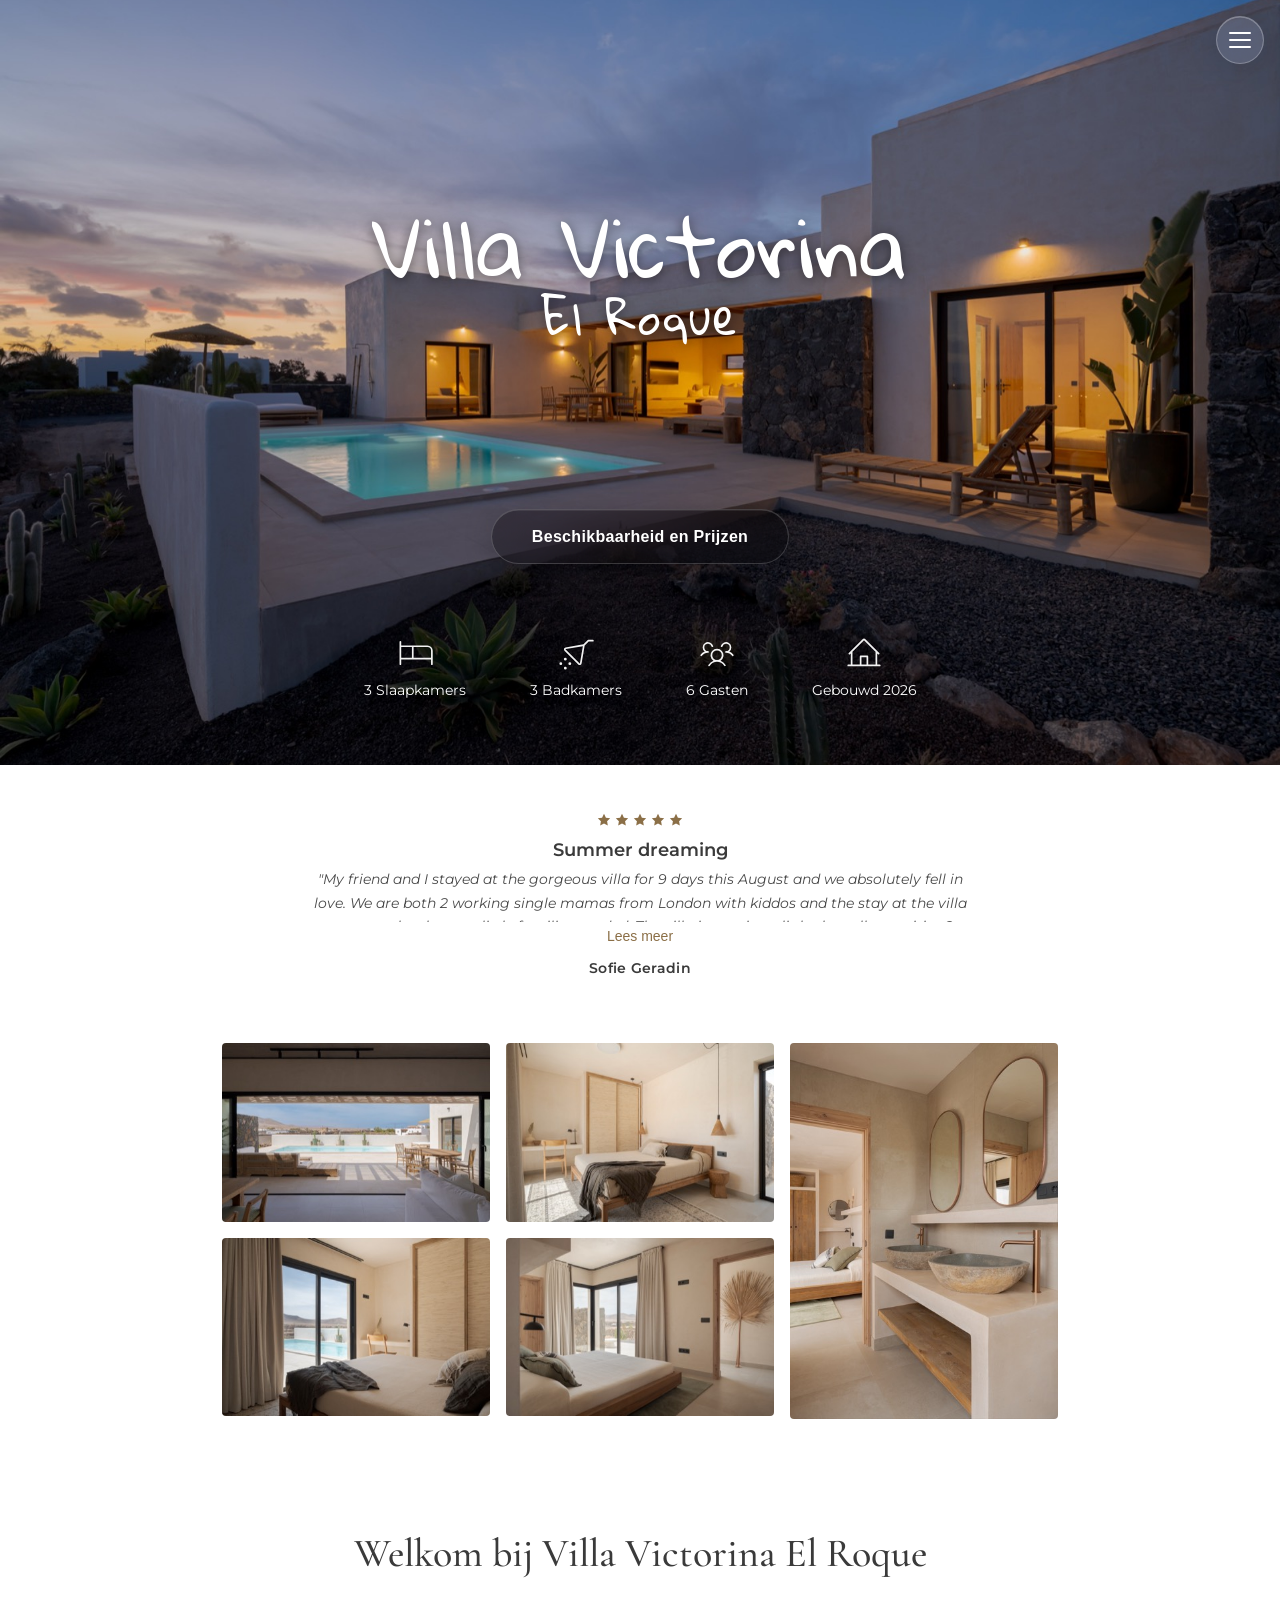
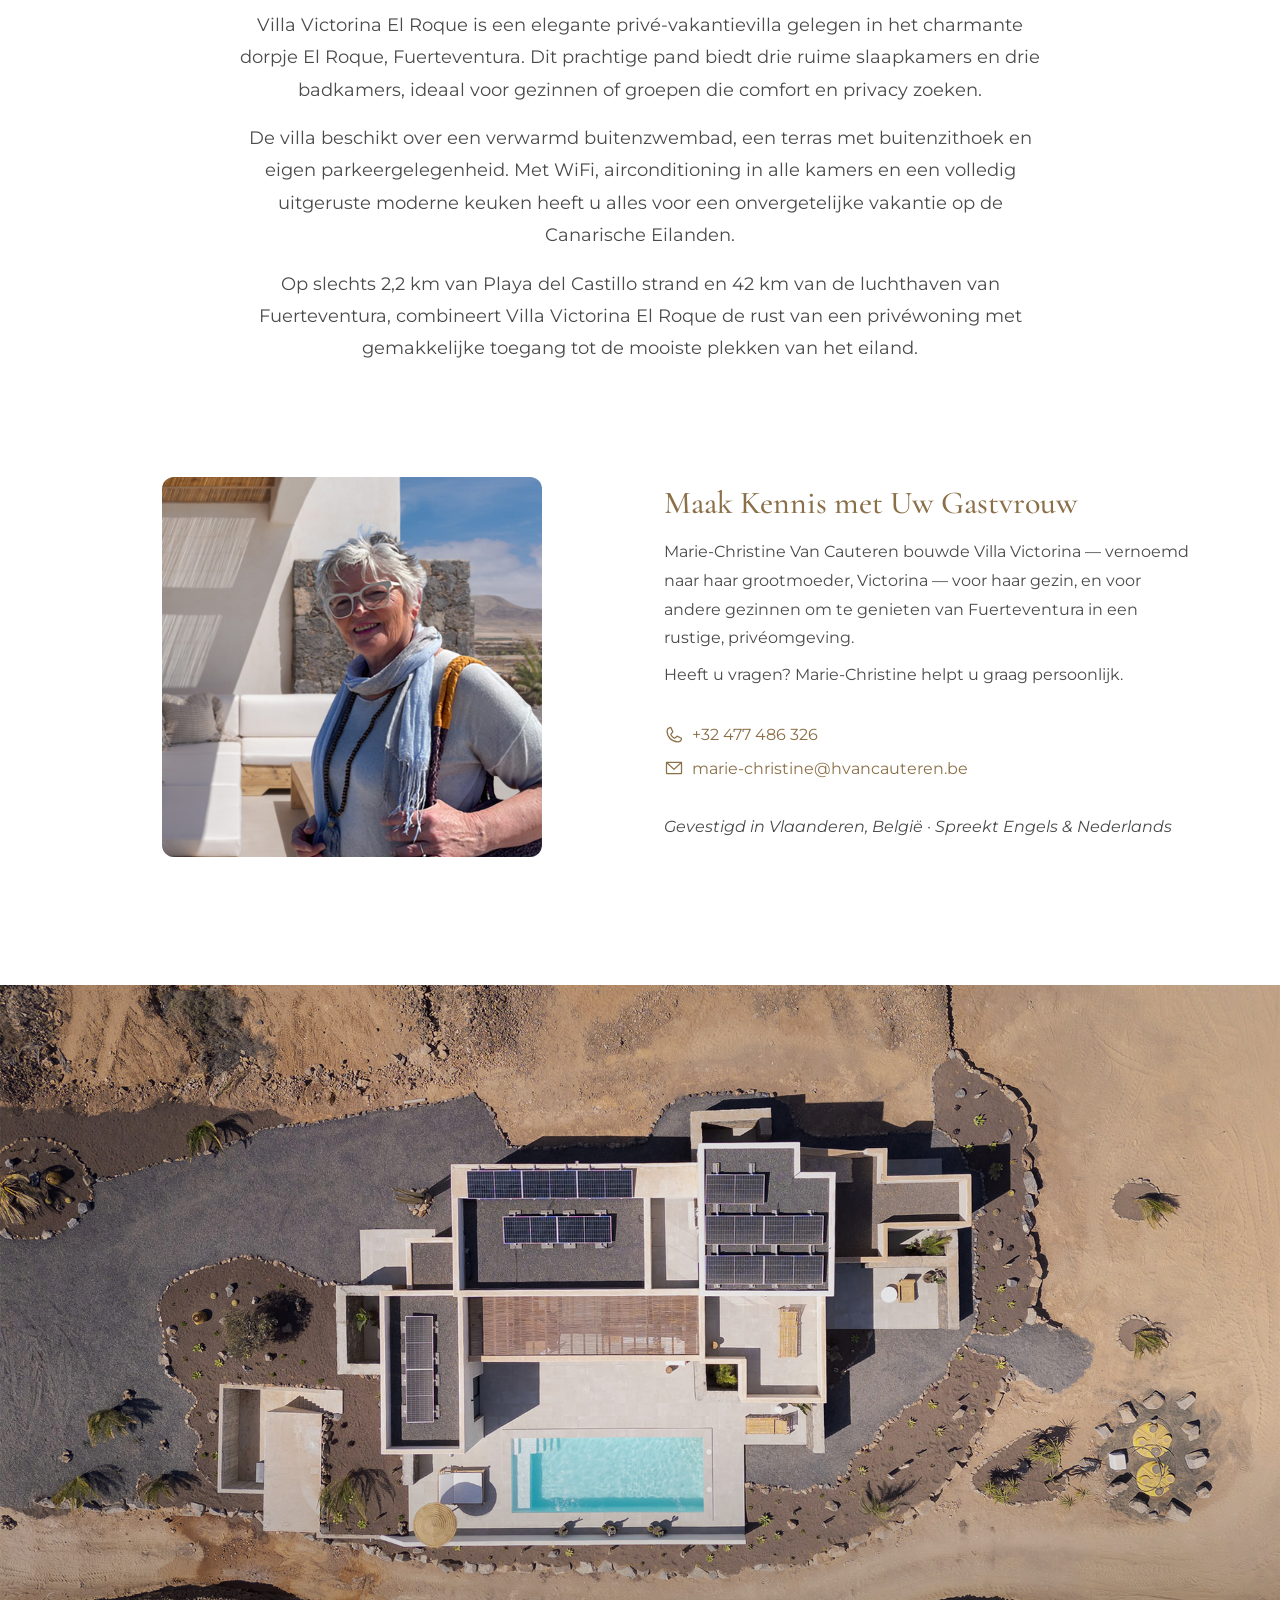
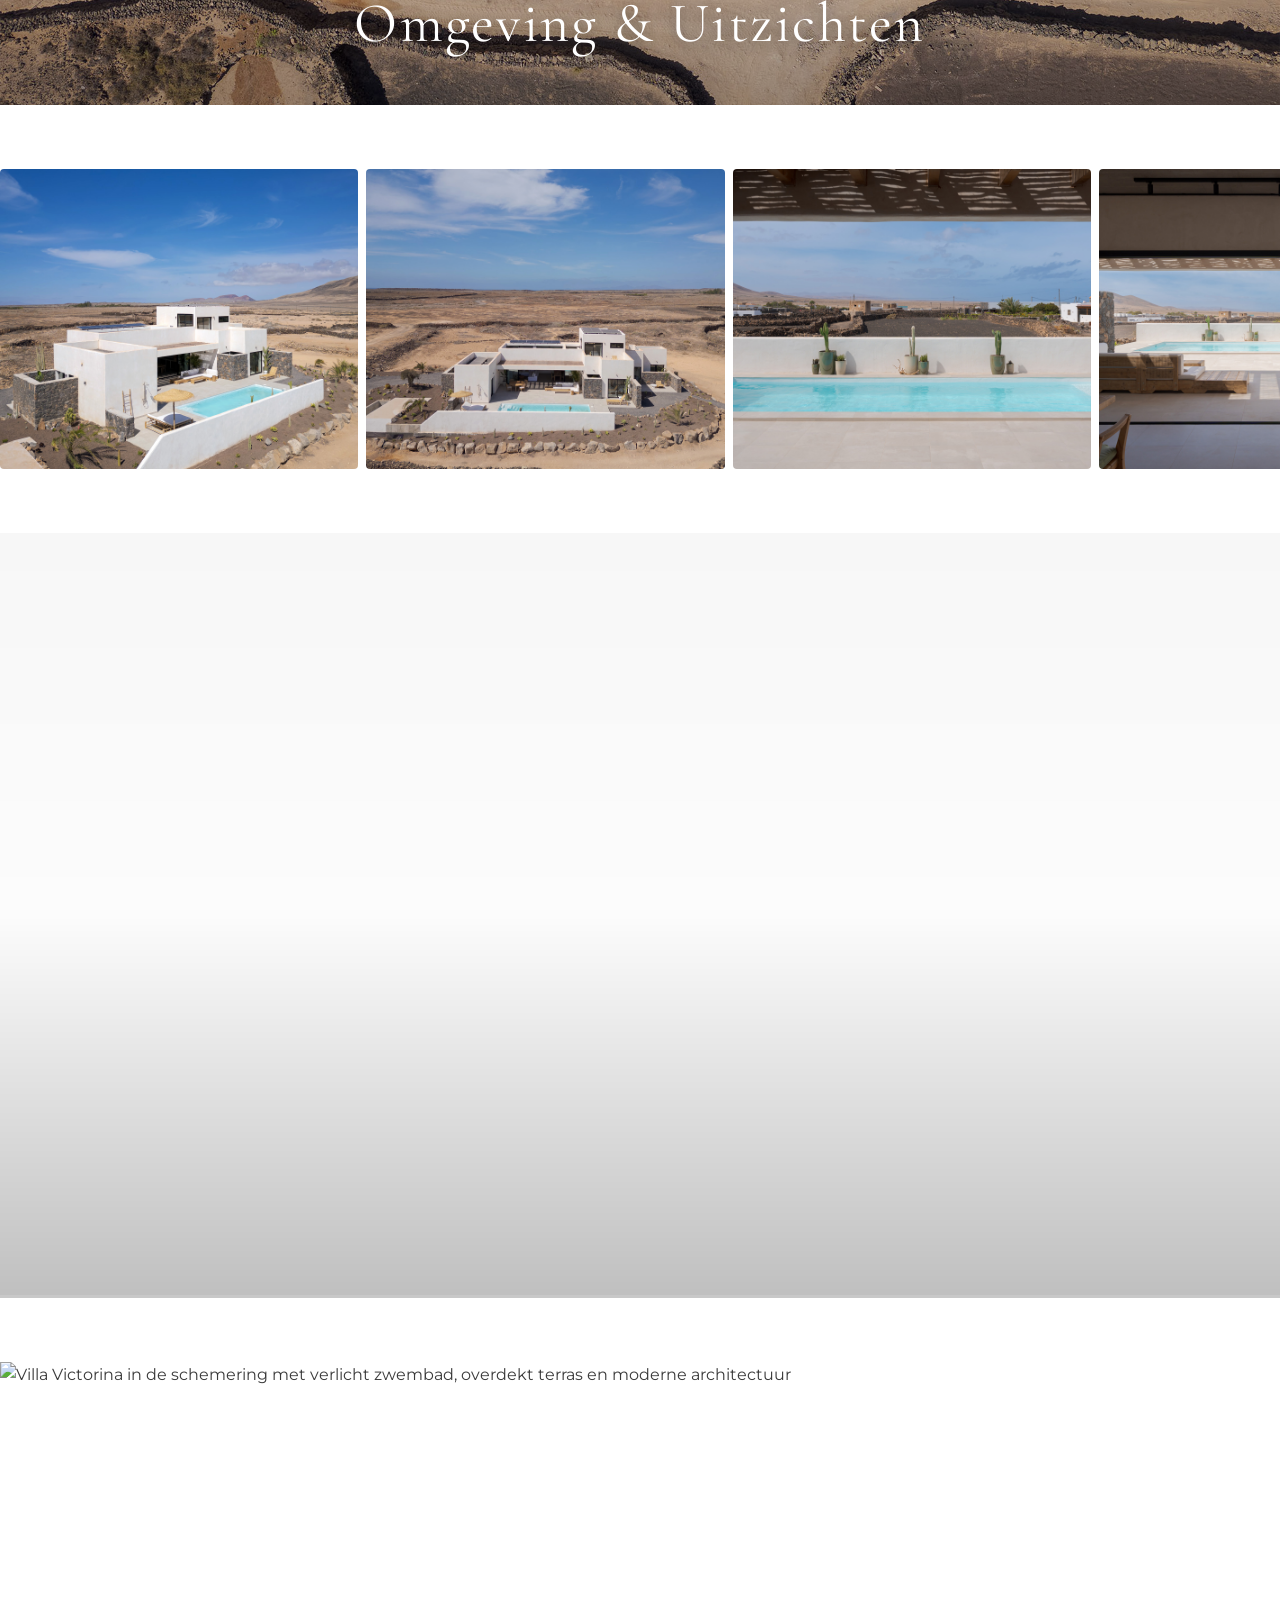
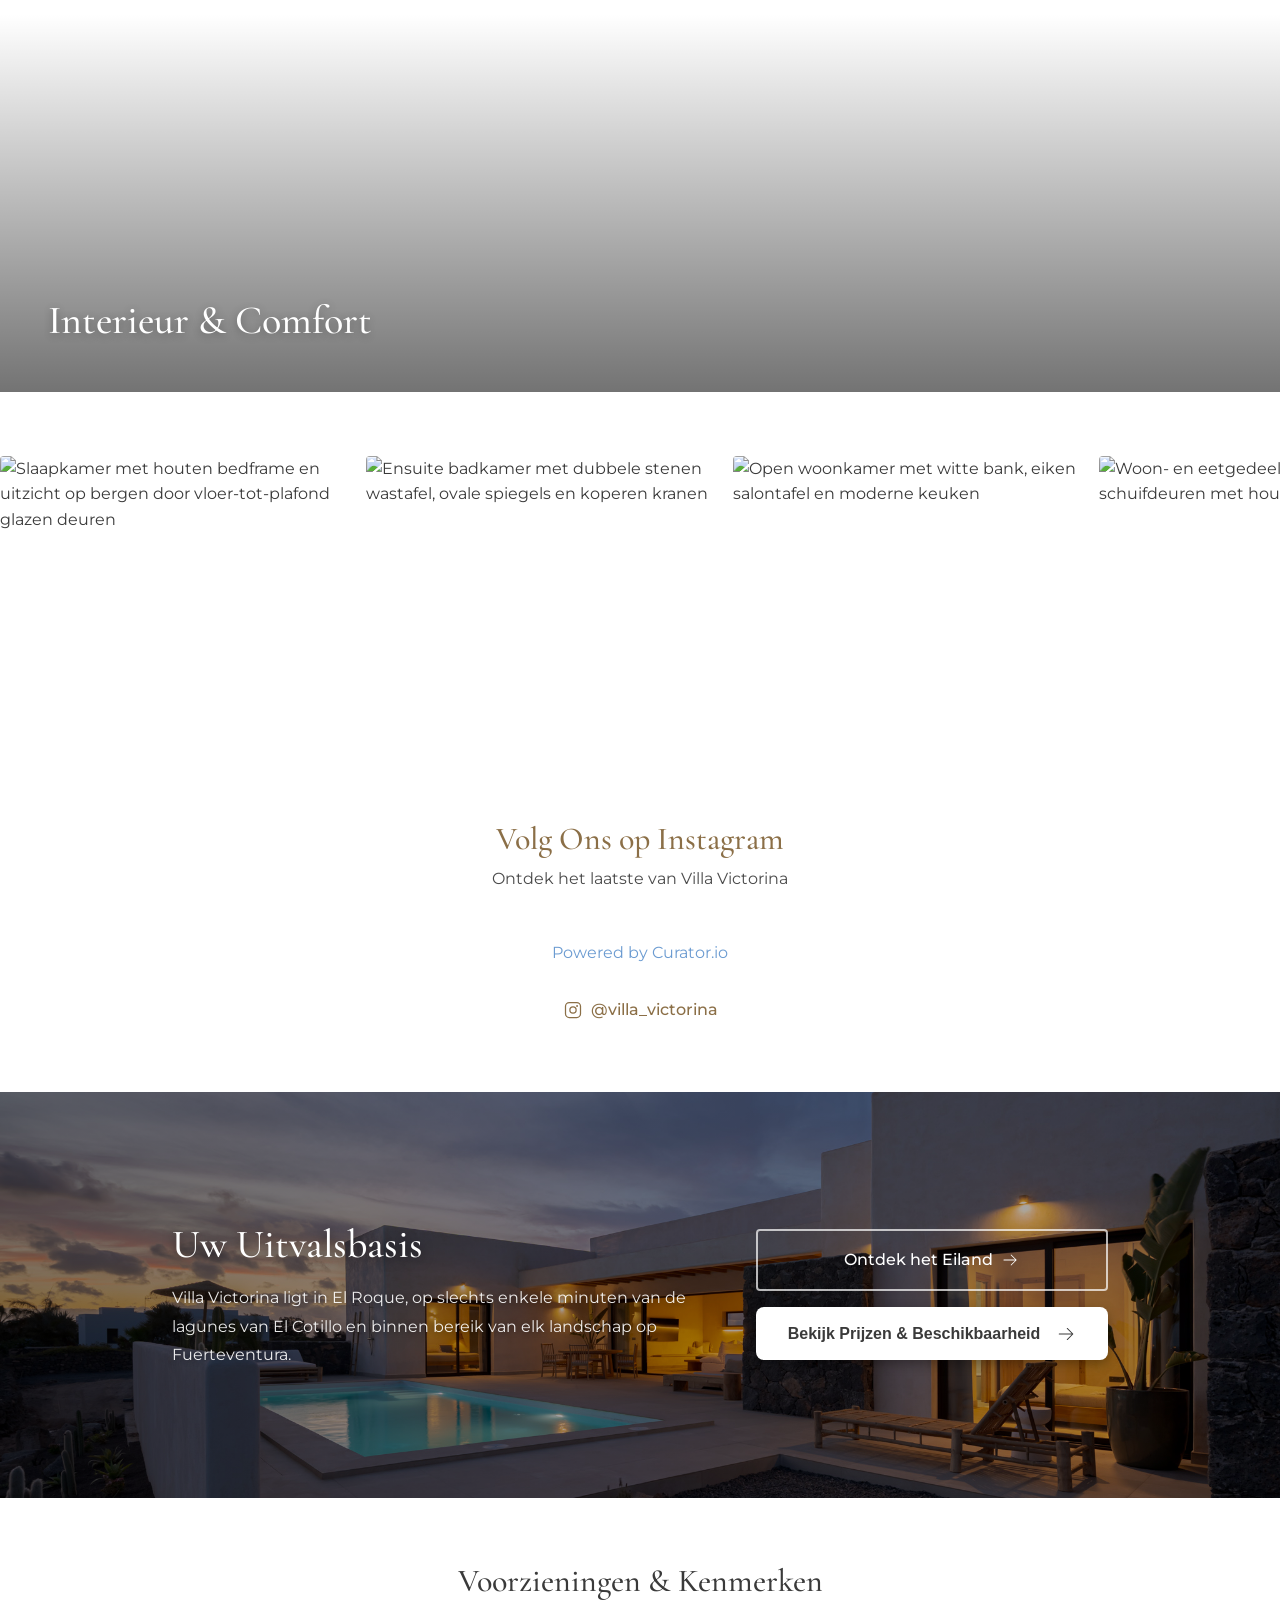
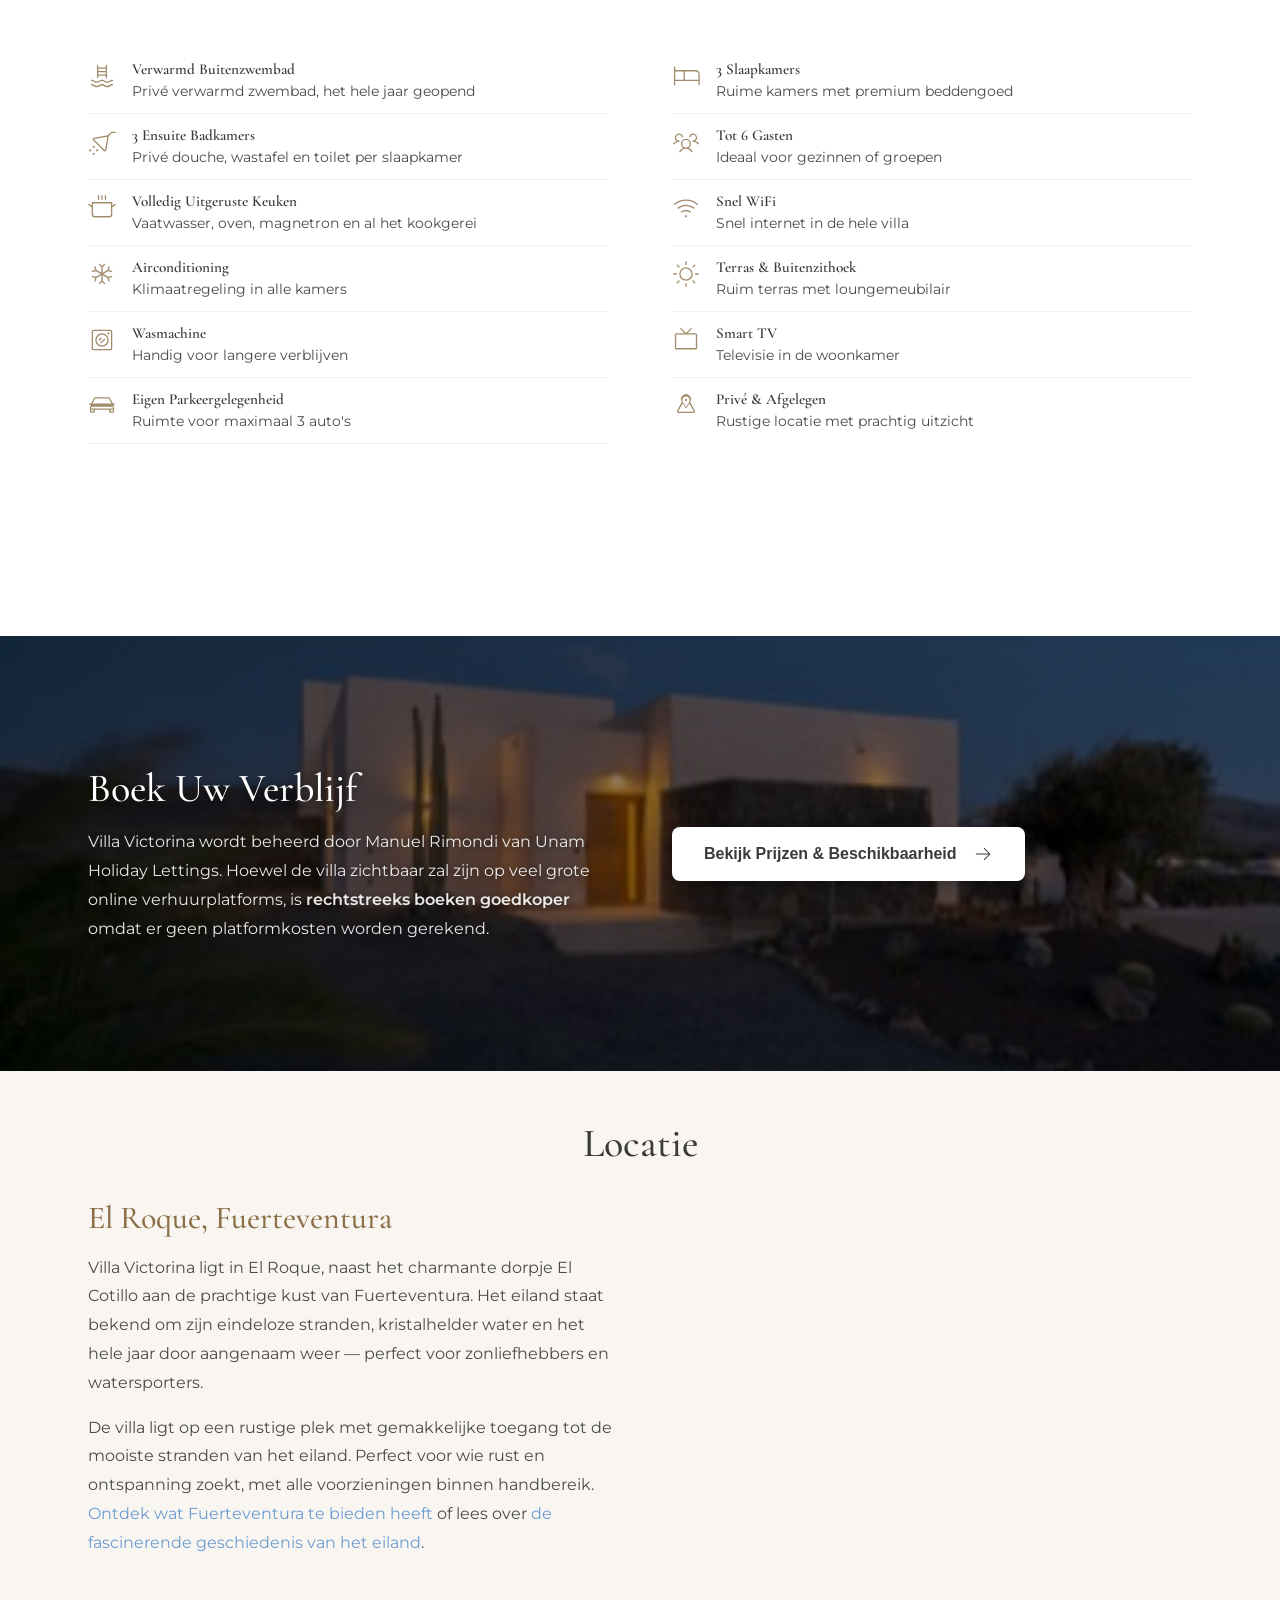
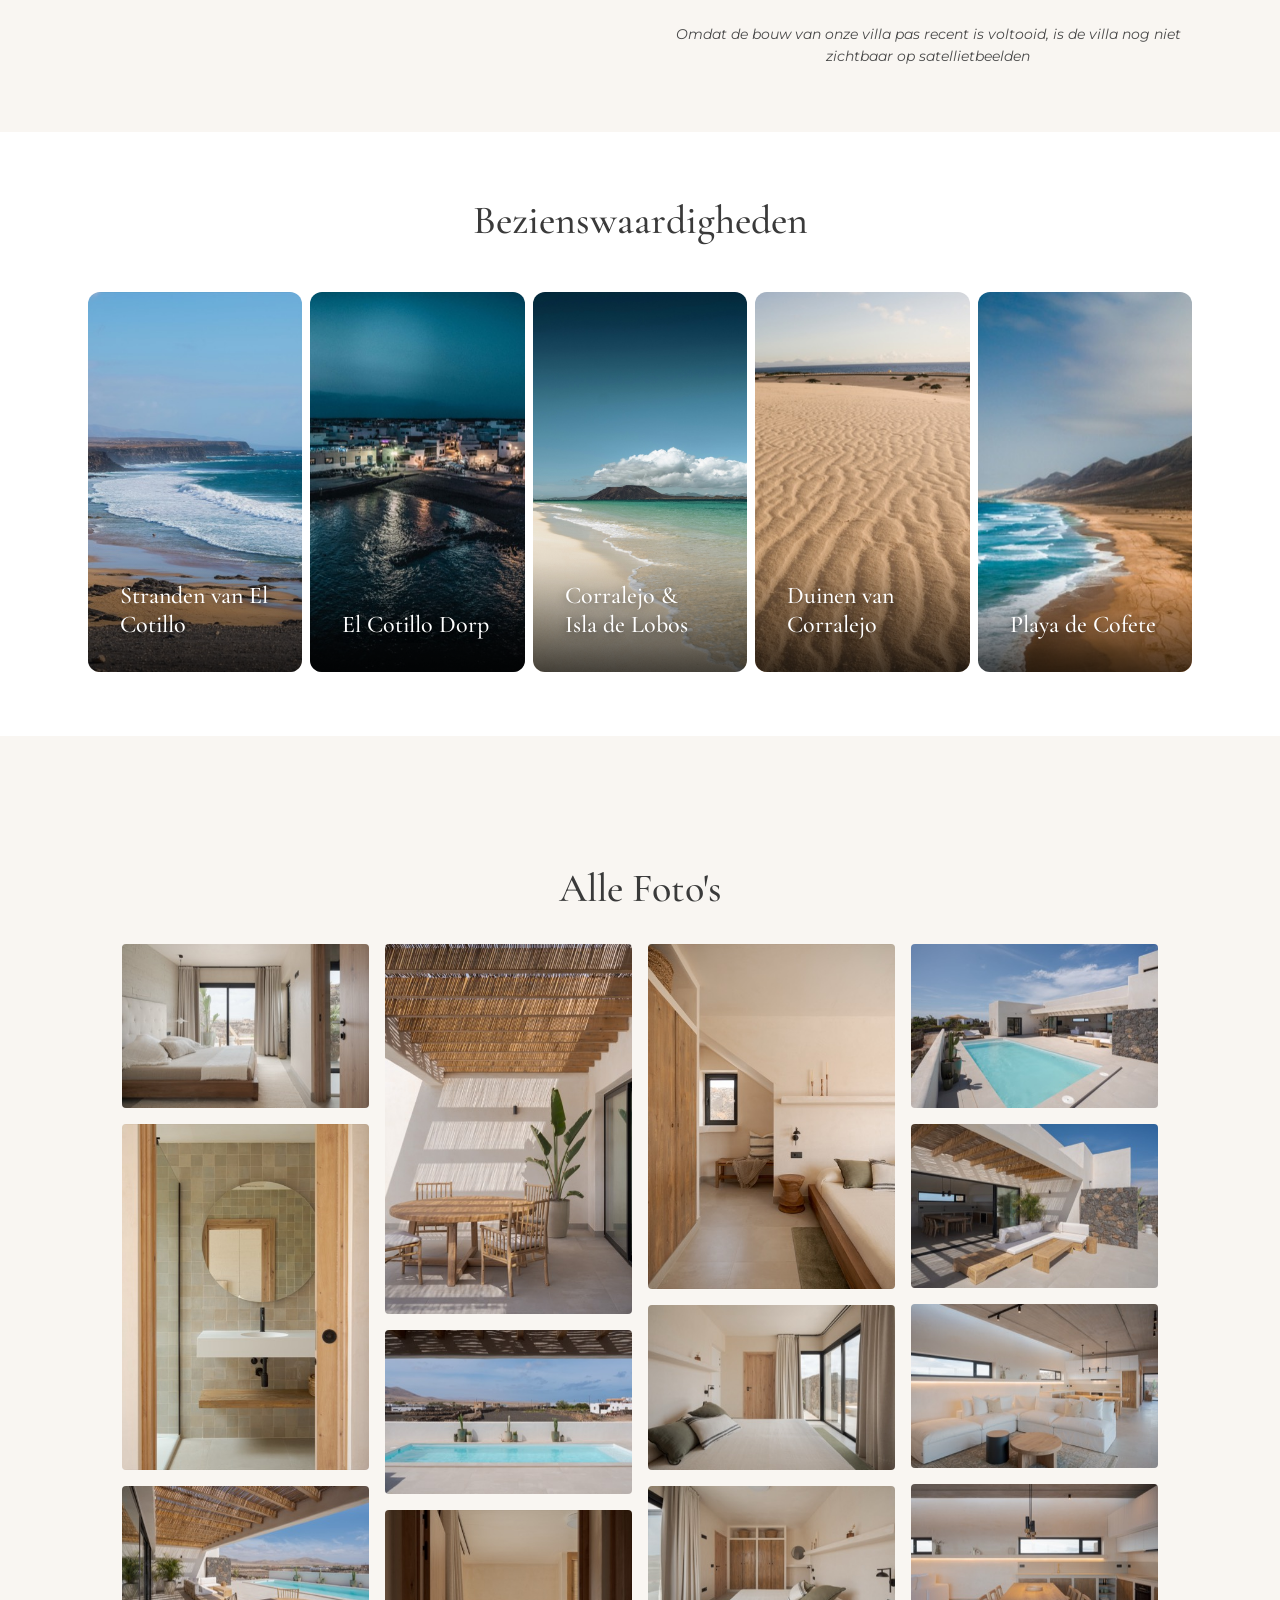
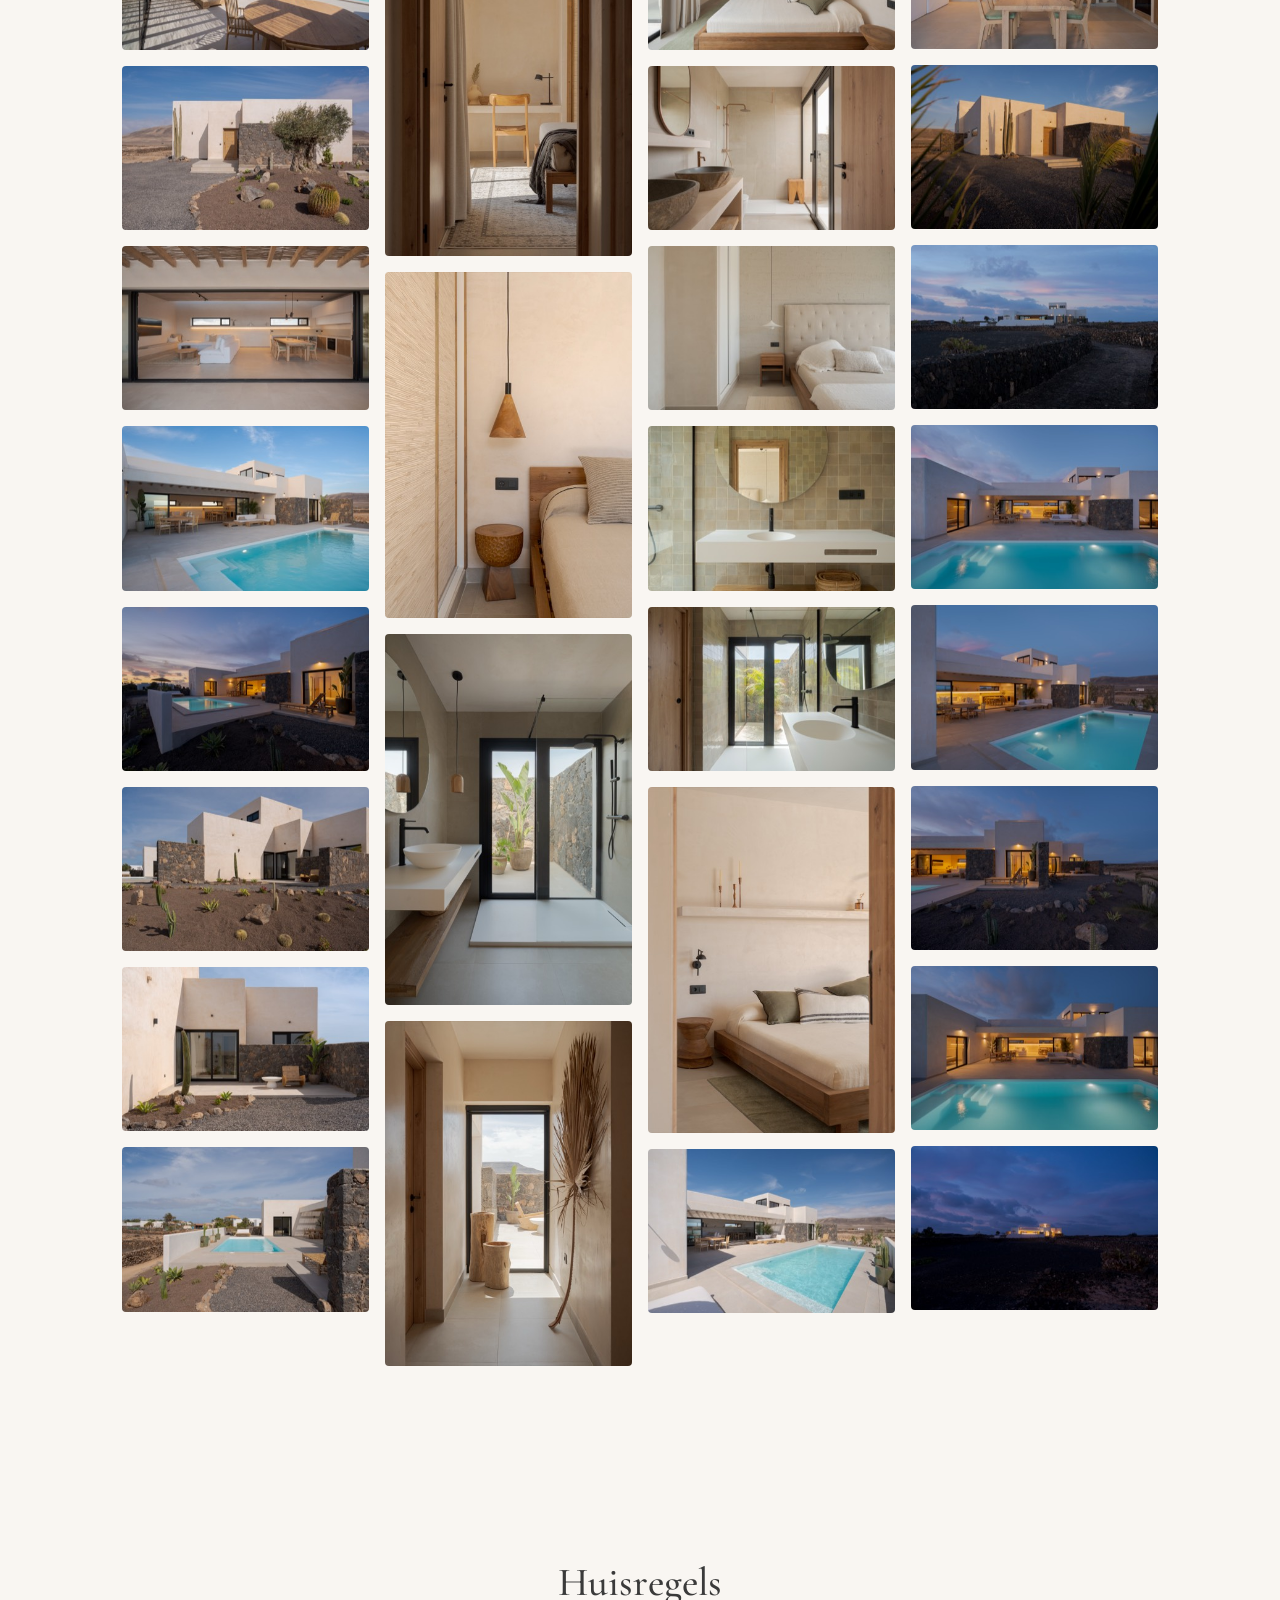
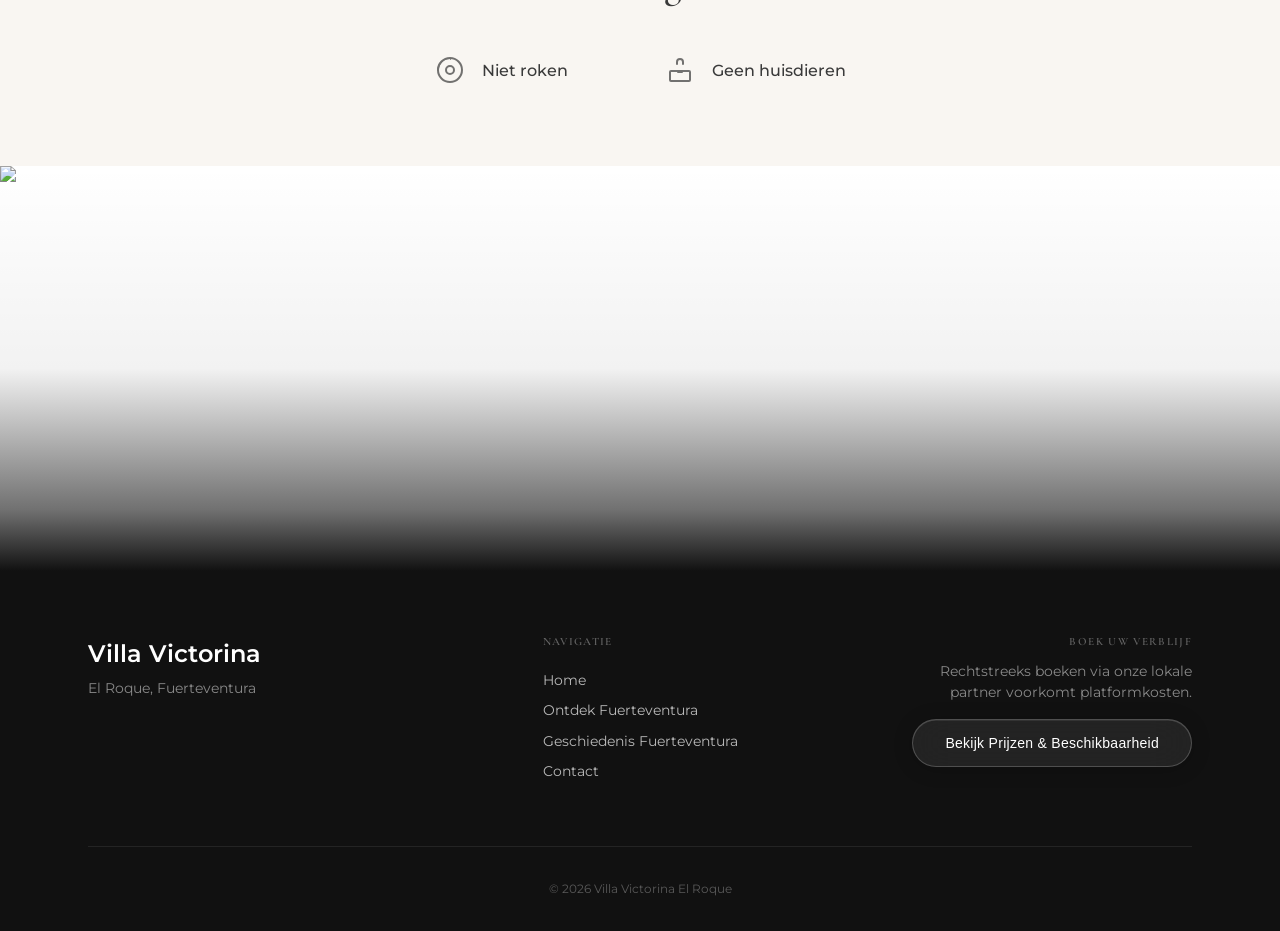
==== be-nl/index.html @ 8fc56d53 "Add multi-language support: NL + BE-NL (homepage + contact) Phase 1 i18n implementation with country" ====
<!DOCTYPE html>
<html lang="nl">
<head>
    <meta charset="UTF-8">
    <meta name="viewport" content="width=device-width, initial-scale=1.0">
    <link rel="icon" type="image/svg+xml" href="/favicon.svg">

    <!-- Primary Meta Tags -->
    <title>Villa Victorina El Roque - Privévilla Fuerteventura</title>
    <meta name="title" content="Villa Victorina El Roque - Privévilla Fuerteventura">
    <meta name="description" content="Elegante privévilla in El Roque met 3 slaapkamers, 3 badkamers en verwarmd buitenzwembad. Nabij El Cotillo — ongerepte stranden, ongerepte natuur, geen drukte.">
    <meta name="keywords" content="privévilla El Roque, villa verwarmd zwembad Fuerteventura, luxe vakantiehuis Canarische Eilanden, El Roque villa huur, Fuerteventura privéhuis">

    <!-- Canonical URL -->
    <link rel="canonical" href="https://villavictorinafuerteventura.com/be-nl/">

    <!-- hreflang: language/region alternates -->
    <link rel="alternate" hreflang="en" href="https://villavictorinafuerteventura.com/">
    <link rel="alternate" hreflang="nl-NL" href="https://villavictorinafuerteventura.com/nl/">
    <link rel="alternate" hreflang="nl-BE" href="https://villavictorinafuerteventura.com/be-nl/">
    <link rel="alternate" hreflang="x-default" href="https://villavictorinafuerteventura.com/">

    <!-- Open Graph / Facebook -->
    <meta property="og:type" content="website">
    <meta property="og:url" content="https://villavictorinafuerteventura.com/be-nl/">
    <meta property="og:title" content="Villa Victorina El Roque - Privévilla met Verwarmd Buitenzwembad">
    <meta property="og:description" content="Elegante privévilla in El Roque met 3 slaapkamers, 3 badkamers en verwarmd buitenzwembad. Nabij El Cotillo — ongerepte stranden, ongerepte natuur, geen drukte.">
    <meta property="og:image" content="https://villavictorinafuerteventura.com/images/Villa%20El%20Roque%20-%20Noogar%20Design%20-111.jpg">
    <meta property="og:locale" content="nl_BE">
    <meta property="og:locale:alternate" content="en_US">
    <meta property="og:locale:alternate" content="nl_NL">

    <!-- Twitter -->
    <meta property="twitter:card" content="summary_large_image">
    <meta property="twitter:url" content="https://villavictorinafuerteventura.com/be-nl/">
    <meta property="twitter:title" content="Villa Victorina El Roque - Privévilla met Verwarmd Buitenzwembad">
    <meta property="twitter:description" content="Elegante privévilla in El Roque met 3 slaapkamers, 3 badkamers en verwarmd buitenzwembad. Nabij El Cotillo — ongerepte stranden, ongerepte natuur, geen drukte.">
    <meta property="twitter:image" content="https://villavictorinafuerteventura.com/images/Villa%20El%20Roque%20-%20Noogar%20Design%20-111.jpg">

    <!-- Preconnect for performance -->
    <link rel="preconnect" href="https://fonts.googleapis.com">
    <link rel="preconnect" href="https://fonts.gstatic.com" crossorigin>

    <!-- Google Fonts - Gloria Hallelujah for main title -->
    <link href="https://fonts.googleapis.com/css2?family=Gloria+Hallelujah&display=swap" rel="stylesheet">

    <!-- Google Fonts - Elegant Typography -->
    <link href="https://fonts.googleapis.com/css2?family=Cormorant+Garamond:wght@300;400;500;600;700&family=Montserrat:wght@300;400;500;600&display=swap" rel="stylesheet">

    <!--
        Phosphor Icons - Inline SVG
        Icons from Phosphor Icons (https://phosphoricons.com/)
        Copyright (c) 2020-present Tobias Fried & Phosphor Icons Contributors
        Licensed under MIT License (https://github.com/phosphor-icons/core/blob/main/LICENSE)
        Icons used under light weight variant
    -->

    <!-- Critical CSS - Inline for performance -->
    <style>
        /* Critical CSS will be added inline here */
        :root {
            --color-white: #FFFFFF;
            --color-off-white: #FAFAFA;
            --color-beige: #F5E6D3;
            --color-beige-dark: #E8DCC6;
            --color-stone: #3A3A3A;
            --color-stone-light: #4A4A4A;
            --color-wood: #8B6F47;
            --color-wood-light: #A0826D;
            --color-blue: #6B9BD1;
            --spacing-xs: 0.5rem;
            --spacing-sm: 1rem;
            --spacing-md: 2rem;
            --spacing-lg: 3rem;
            --spacing-xl: 4rem;
        }

        * {
            margin: 0;
            padding: 0;
            box-sizing: border-box;
        }

        html {
            scroll-behavior: smooth;
        }

        body {
            font-family: -apple-system, BlinkMacSystemFont, 'Segoe UI', Roboto, Oxygen, Ubuntu, Cantarell, sans-serif;
            line-height: 1.6;
            color: var(--color-stone);
            background-color: var(--color-white);
        }

        /* Skip link for accessibility */
        .skip-link {
            position: absolute;
            top: -40px;
            left: 0;
            background: var(--color-stone);
            color: var(--color-white);
            padding: 8px;
            text-decoration: none;
            z-index: 100;
        }

        .skip-link:focus {
            top: 0;
        }

        /* Hero loading: dark base → image fade-in → content fade-in */
        .hero,
        .hero--page,
        .explore-hero {
            background-color: #1a1a2e;
        }

        .hero__image {
            opacity: 0;
            transition: opacity 0.6s ease-out;
        }

        .hero__image.is-loaded {
            opacity: 1;
        }

        .hero__content {
            opacity: 0;
            transform: translateY(12px);
            transition: opacity 0.5s ease-out 0.15s, transform 0.5s ease-out 0.15s;
        }

        .hero__features {
            opacity: 0;
            transform: translateX(-50%) translateY(12px);
            transition: opacity 0.5s ease-out 0.3s, transform 0.5s ease-out 0.3s;
        }

        .hero.is-revealed .hero__content {
            opacity: 1;
            transform: translateY(0);
        }

        .hero.is-revealed .hero__features {
            opacity: 1;
            transform: translateX(-50%) translateY(0);
        }

        /* Nav toggle – critical inline to prevent square-icon flash */
        .nav__toggle {
            position: fixed;
            top: var(--spacing-sm);
            right: var(--spacing-sm);
            z-index: 10005;
            width: 48px;
            height: 48px;
            display: flex;
            flex-direction: column;
            align-items: center;
            justify-content: center;
            gap: 5px;
            background: rgba(255, 255, 255, 0.12);
            backdrop-filter: blur(20px) saturate(1.8);
            -webkit-backdrop-filter: blur(20px) saturate(1.8);
            border: 1px solid rgba(255, 255, 255, 0.25);
            border-radius: 50%;
            cursor: pointer;
            padding: 0;
            box-shadow: 0 4px 30px rgba(0, 0, 0, 0.15),
                        inset 0 0.5px 0 rgba(255, 255, 255, 0.3);
            opacity: 0;
            transition: opacity 0.4s ease-out 0.25s, background 0.3s ease, border-color 0.3s ease, box-shadow 0.3s ease;
        }
        .nav__toggle.is-visible,
        .nav__toggle[aria-expanded="true"] {
            opacity: 1;
        }
        .nav__toggle.nav--scrolled {
            background: rgba(0, 0, 0, 0.06);
            border-color: rgba(0, 0, 0, 0.1);
            box-shadow: 0 2px 12px rgba(0, 0, 0, 0.08);
        }
        .nav__toggle.nav--scrolled .nav__toggle-bar {
            background: #3A3A3A;
        }
        .nav__toggle-bar {
            display: block;
            width: 22px;
            height: 2px;
            background: #fff;
            border-radius: 2px;
            transition: background 0.3s ease;
        }

        /* Nav overlay – hidden by default to prevent flash of links */
        .nav__overlay {
            opacity: 0;
            visibility: hidden;
        }

        /* Hero CTA button – glass style to prevent purple flash */
        .btn {
            display: inline-flex;
            align-items: center;
            justify-content: center;
            text-decoration: none;
            border: none;
            cursor: pointer;
            font-family: -apple-system, BlinkMacSystemFont, 'Segoe UI', Roboto, sans-serif;
        }
        .btn--outline {
            background: rgba(0, 0, 0, 0.35);
            backdrop-filter: blur(24px) saturate(1.6);
            -webkit-backdrop-filter: blur(24px) saturate(1.6);
            color: var(--color-white);
            border: 1px solid rgba(255, 255, 255, 0.18);
            box-shadow: 0 4px 30px rgba(0, 0, 0, 0.2),
                        inset 0 0.5px 0 rgba(255, 255, 255, 0.15);
            padding: 0.85rem 2.5rem;
            font-size: 1rem;
            font-weight: 600;
            border-radius: 80px;
            letter-spacing: 0.02em;
        }
    </style>

    <!-- Main Stylesheet -->
    <link rel="stylesheet" href="/css/styles.css" media="print" onload="this.media='all'">
    <noscript><link rel="stylesheet" href="/css/styles.css"></noscript>

    <!-- Structured Data - JSON-LD (VacationRental) -->
    <script type="application/ld+json">
    {
        "@context": "https://schema.org",
        "@type": "VacationRental",
        "name": "Villa Victorina El Roque",
        "description": "Elegante privévilla in El Roque met drie slaapkamers, drie badkamers en een verwarmd buitenzwembad. De villa beschikt over een terras, WiFi, eigen parkeergelegenheid en is volledig uitgerust met alle moderne voorzieningen voor een comfortabel verblijf.",
        "url": "https://villavictorinafuerteventura.com/be-nl/",
        "address": {
            "@type": "PostalAddress",
            "addressLocality": "El Roque",
            "addressRegion": "Fuerteventura, Canary Islands",
            "addressCountry": "ES"
        },
        "geo": {
            "@type": "GeoCoordinates",
            "latitude": "28.68574212663537",
            "longitude": "-13.990865409927036"
        },
        "image": [
            "https://villavictorinafuerteventura.com/images/Villa%20El%20Roque%20-%20Noogar%20Design%20-111.jpg",
            "https://villavictorinafuerteventura.com/images/Villa%20El%20Roque%20-%20Noogar%20Design%20-17.jpg",
            "https://villavictorinafuerteventura.com/images/Villa%20El%20Roque%20-%20Noogar%20Design%20-21.jpg",
            "https://villavictorinafuerteventura.com/images/Villa%20El%20Roque%20-%20Noogar%20Design%20-45.jpg",
            "https://villavictorinafuerteventura.com/images/Villa%20El%20Roque%20-%20Noogar%20Design%20-62.jpg",
            "https://villavictorinafuerteventura.com/images/Villa%20El%20Roque%20-%20Noogar%20Design%20-115.jpg"
        ],
        "amenityFeature": [
            {
                "@type": "LocationFeatureSpecification",
                "name": "Heated Outdoor Pool",
                "value": true
            },
            {
                "@type": "LocationFeatureSpecification",
                "name": "WiFi",
                "value": true
            },
            {
                "@type": "LocationFeatureSpecification",
                "name": "Air Conditioning",
                "value": true
            },
            {
                "@type": "LocationFeatureSpecification",
                "name": "Fully Equipped Kitchen",
                "value": true
            },
            {
                "@type": "LocationFeatureSpecification",
                "name": "Terrace",
                "value": true
            },
            {
                "@type": "LocationFeatureSpecification",
                "name": "Washing Machine",
                "value": true
            },
            {
                "@type": "LocationFeatureSpecification",
                "name": "Dishwasher",
                "value": true
            },
            {
                "@type": "LocationFeatureSpecification",
                "name": "Private Parking",
                "value": true
            },
            {
                "@type": "LocationFeatureSpecification",
                "name": "Non-Smoking",
                "value": true
            }
        ],
        "numberOfRooms": 3,
        "numberOfBathroomsTotal": 3,
        "floorSize": {
            "@type": "QuantitativeValue",
            "value": "150",
            "unitCode": "MTK"
        },
        "petsAllowed": false,
        "priceRange": "€€€"
    }
    </script>

    <!-- BreadcrumbList Schema -->
    <script type="application/ld+json">
    {
        "@context": "https://schema.org",
        "@type": "BreadcrumbList",
        "itemListElement": [
            {
                "@type": "ListItem",
                "position": 1,
                "name": "Home",
                "item": "https://villavictorinafuerteventura.com/be-nl/"
            }
        ]
    }
    </script>

    <!-- Organization Schema -->
    <script type="application/ld+json">
    {
        "@context": "https://schema.org",
        "@type": "LodgingBusiness",
        "name": "Villa Victorina El Roque",
        "url": "https://villavictorinafuerteventura.com/",
        "logo": "https://villavictorinafuerteventura.com/favicon.svg",
        "image": "https://villavictorinafuerteventura.com/images/Villa%20El%20Roque%20-%20Noogar%20Design%20-111.jpg",
        "description": "Elegante privévilla in El Roque met 3 slaapkamers, 3 badkamers en verwarmd buitenzwembad. Nabij El Cotillo, Fuerteventura.",
        "address": {
            "@type": "PostalAddress",
            "addressLocality": "El Roque",
            "addressRegion": "Fuerteventura, Canary Islands",
            "addressCountry": "ES"
        },
        "geo": {
            "@type": "GeoCoordinates",
            "latitude": "28.68574212663537",
            "longitude": "-13.990865409927036"
        },
        "telephone": "+32477486326",
        "email": "marie-christine@hvancauteren.be",
        "sameAs": [
            "https://www.instagram.com/villa_victorina"
        ],
        "contactPoint": {
            "@type": "ContactPoint",
            "telephone": "+32477486326",
            "email": "marie-christine@hvancauteren.be",
            "contactType": "reservations",
            "availableLanguage": ["English", "Dutch"]
        }
    }
    </script>

    <!-- FAQ Schema -->
    <script type="application/ld+json">
    {
        "@context": "https://schema.org",
        "@type": "FAQPage",
        "mainEntity": [
            {
                "@type": "Question",
                "name": "Hoeveel gasten kan Villa Victorina ontvangen?",
                "acceptedAnswer": {
                    "@type": "Answer",
                    "text": "Villa Victorina biedt comfortabel plaats aan maximaal 6 gasten verdeeld over 3 ruime slaapkamers, elk met een eigen ensuite badkamer."
                }
            },
            {
                "@type": "Question",
                "name": "Heeft Villa Victorina een verwarmd zwembad?",
                "acceptedAnswer": {
                    "@type": "Answer",
                    "text": "Ja, Villa Victorina beschikt over een privé verwarmd buitenzwembad dat het hele jaar door beschikbaar is voor gasten."
                }
            },
            {
                "@type": "Question",
                "name": "Hoe ver ligt Villa Victorina van het dichtstbijzijnde strand?",
                "acceptedAnswer": {
                    "@type": "Answer",
                    "text": "Villa Victorina ligt op slechts 2,2 km van Playa del Castillo strand. De charmante stranden en lagunes van El Cotillo zijn ook slechts enkele minuten rijden."
                }
            },
            {
                "@type": "Question",
                "name": "Hoe ver ligt Villa Victorina van de luchthaven van Fuerteventura?",
                "acceptedAnswer": {
                    "@type": "Answer",
                    "text": "Villa Victorina ligt op ongeveer 42 km van de luchthaven van Fuerteventura (FUE), circa 35 minuten rijden."
                }
            },
            {
                "@type": "Question",
                "name": "Welke voorzieningen zijn inbegrepen bij Villa Victorina?",
                "acceptedAnswer": {
                    "@type": "Answer",
                    "text": "De villa beschikt over een verwarmd buitenzwembad, WiFi, airconditioning, een volledig uitgeruste moderne keuken met vaatwasser, wasmachine, eigen parkeergelegenheid en een ruim terras met buitenzithoek."
                }
            },
            {
                "@type": "Question",
                "name": "Zijn huisdieren toegestaan in Villa Victorina?",
                "acceptedAnswer": {
                    "@type": "Answer",
                    "text": "Nee, huisdieren zijn niet toegestaan in Villa Victorina. De villa is ook rookvrij."
                }
            }
        ]
    }
    </script>

    <!-- Google Analytics - Placeholder (uncomment when ready) -->
    <!--
    <script async src="https://www.googletagmanager.com/gtag/js?id=GA_MEASUREMENT_ID"></script>
    <script>
        window.dataLayer = window.dataLayer || [];
        function gtag(){dataLayer.push(arguments);}
        gtag('js', new Date());
        gtag('config', 'GA_MEASUREMENT_ID');
    </script>
    -->

    <!-- Google Tag Manager - Placeholder (uncomment when ready) -->
    <!--
    <script>(function(w,d,s,l,i){w[l]=w[l]||[];w[l].push({'gtm.start':
    new Date().getTime(),event:'gtm.js'});var f=d.getElementsByTagName(s)[0],
    j=d.createElement(s),dl=l!='dataLayer'?'&l='+l:'';j.async=true;j.src=
    'https://www.googletagmanager.com/gtm.js?id='+i+dl;f.parentNode.insertBefore(j,f);
    })(window,document,'script','dataLayer','GTM-XXXXXX');</script>
    -->
    <!-- Preload video for instant scroll-driven playback -->
    <link rel="preload" as="video" href="/Video/villa-victorina-walkthrough.mp4" type="video/mp4">

    <!-- Meta Pixel Code -->
    <script>
    !function(f,b,e,v,n,t,s)
    {if(f.fbq)return;n=f.fbq=function(){n.callMethod?
    n.callMethod.apply(n,arguments):n.queue.push(arguments)};
    if(!f._fbq)f._fbq=n;n.push=n;n.loaded=!0;n.version='2.0';
    n.queue=[];t=b.createElement(e);t.async=!0;
    t.src=v;s=b.getElementsByTagName(e)[0];
    s.parentNode.insertBefore(t,s)}(window, document,'script',
    'https://connect.facebook.net/en_US/fbevents.js');
    fbq('init', '2439299223253090');
    fbq('track', 'PageView');
    </script>
    <noscript><img height="1" width="1" style="display:none"
    src="https://www.facebook.com/tr?id=2439299223253090&ev=PageView&noscript=1"
    /></noscript>
    <!-- End Meta Pixel Code -->

</head>
<body>
    <!-- Google Tag Manager (noscript) - Placeholder -->
    <!--
    <noscript><iframe src="https://www.googletagmanager.com/ns.html?id=GTM-XXXXXX"
    height="0" width="0" style="display:none;visibility:hidden"></iframe></noscript>
    -->

    <!-- Skip Link -->
    <a href="#main-content" class="skip-link">Ga naar inhoud</a>

    <!-- Navigation -->
    <nav class="nav" role="navigation" aria-label="Hoofdnavigatie">
        <button class="nav__toggle" aria-expanded="false" aria-controls="nav-menu" aria-label="Menu openen">
            <span class="nav__toggle-bar"></span>
            <span class="nav__toggle-bar"></span>
            <span class="nav__toggle-bar"></span>
        </button>
        <div class="nav__overlay" id="nav-menu" aria-hidden="true">
            <ul class="nav__list">
                <li><a href="/be-nl/" class="nav__link nav__link--active">Home</a></li>
                <li><a href="/explore-fuerteventura.html" class="nav__link">Ontdek Fuerteventura</a></li>
                <li><a href="/fuerteventura-history.html" class="nav__link">Geschiedenis Fuerteventura</a></li>
                <li><a href="/be-nl/contact.html" class="nav__link">Contact</a></li>
            </ul>
            <div class="nav__lang" aria-label="Kies taal">
                <a href="/" class="nav__lang-item" data-locale="en"><span class="nav__lang-flag">&#x1F1EC;&#x1F1E7;</span> English</a>
                <a href="/nl/" class="nav__lang-item" data-locale="nl"><span class="nav__lang-flag">&#x1F1F3;&#x1F1F1;</span> Nederland</a>
                <a href="/be-nl/" class="nav__lang-item nav__lang-item--active" data-locale="be-nl"><span class="nav__lang-flag">&#x1F1E7;&#x1F1EA;</span> België (NL)</a>
            </div>
        </div>
    </nav>

    <!-- Hero Section -->
    <header class="hero" role="banner" id="main-content">
        <div class="hero__image-container">
            <img
                src="/images/large/Villa El Roque - Noogar Design -111.jpg"
                alt="Villa Victorina El Roque - Villa met 3 slaapkamers en verwarmd buitenzwembad in El Roque, Fuerteventura"
                class="hero__image"
                fetchpriority="high">
        </div>
        <div class="hero__content">
            <h1 class="hero__title">Villa Victorina <br><span class="hero__title-sub">El Roque</span></h1>
            <a href="#reserveer" class="btn btn--outline btn--large" aria-label="Bekijk beschikbaarheid en prijzen van Villa Victorina El Roque">
                Beschikbaarheid en Prijzen
            </a>
        </div>
        <div class="hero__features">
            <div class="hero__feature-item">
                <svg class="hero__feature-icon" viewBox="0 0 256 256" fill="currentColor" xmlns="http://www.w3.org/2000/svg">
                    <path d="M216,74H30V48a6,6,0,0,0-12,0V208a6,6,0,0,0,12,0V174H242v34a6,6,0,0,0,12,0V112A38,38,0,0,0,216,74ZM30,86h76v76H30Zm88,76V86h98a26,26,0,0,1,26,26v50Z"/>
                </svg>
                <span class="hero__feature-label">3 Slaapkamers</span>
            </div>
            <div class="hero__feature-item">
                <svg class="hero__feature-icon" viewBox="0 0 256 256" fill="currentColor" xmlns="http://www.w3.org/2000/svg">
                    <path d="M62,236a10,10,0,1,1-10-10A10,10,0,0,1,62,236Zm22-42a10,10,0,1,0,10,10A10,10,0,0,0,84,194Zm-64,0a10,10,0,1,0,10,10A10,10,0,0,0,20,194Zm32-32a10,10,0,1,0,10,10A10,10,0,0,0,52,162ZM254,40a6,6,0,0,1-6,6H218.49l-28.9,28.89L167.83,202.32a14,14,0,0,1-23.71,7.57l-98-98a14,14,0,0,1,7.6-23.71l127.4-21.76,30.65-30.65A6,6,0,0,1,216,34h32A6,6,0,0,1,254,40ZM176.66,79.34,55.7,100a2,2,0,0,0-1.11,3.39l98,98a2,2,0,0,0,3.39-1.09Z"/>
                </svg>
                <span class="hero__feature-label">3 Badkamers</span>
            </div>
            <div class="hero__feature-item">
                <svg class="hero__feature-icon" viewBox="0 0 256 256" fill="currentColor" xmlns="http://www.w3.org/2000/svg">
                    <path d="M243.6,148.8a6,6,0,0,1-8.4-1.2A53.58,53.58,0,0,0,192,126a6,6,0,0,1,0-12,26,26,0,1,0-25.18-32.5,6,6,0,0,1-11.62-3,38,38,0,1,1,59.91,39.63A65.69,65.69,0,0,1,244.8,140.4,6,6,0,0,1,243.6,148.8ZM189.19,213a6,6,0,0,1-2.19,8.2,5.9,5.9,0,0,1-3,.81,6,6,0,0,1-5.2-3,59,59,0,0,0-101.62,0,6,6,0,1,1-10.38-6A70.1,70.1,0,0,1,103,182.55a46,46,0,1,1,50.1,0A70.1,70.1,0,0,1,189.19,213ZM128,178a34,34,0,1,0-34-34A34,34,0,0,0,128,178ZM70,120a6,6,0,0,0-6-6A26,26,0,1,1,89.18,81.49a6,6,0,1,0,11.62-3,38,38,0,1,0-59.91,39.63A65.69,65.69,0,0,0,11.2,140.4a6,6,0,1,0,9.6,7.2A53.58,53.58,0,0,1,64,126,6,6,0,0,0,70,120Z"/>
                </svg>
                <span class="hero__feature-label">6 Gasten</span>
            </div>
            <div class="hero__feature-item">
                <svg class="hero__feature-icon" viewBox="0 0 256 256" fill="currentColor" xmlns="http://www.w3.org/2000/svg">
                    <path d="M240,210H222V131.17l5.76,5.76a6,6,0,0,0,8.48-8.49L137.9,30.09a14,14,0,0,0-19.8,0L19.76,128.44a6,6,0,0,0,8.48,8.49L34,131.17V210H16a6,6,0,0,0,0,12H240a6,6,0,0,0,0-12ZM46,119.17l80.58-80.59a2,2,0,0,1,2.84,0L210,119.17V210H158V152a6,6,0,0,0-6-6H104a6,6,0,0,0-6,6v58H46ZM146,210H110V158h36Z"/>
                </svg>
                <span class="hero__feature-label">Gebouwd 2026</span>
            </div>
        </div>
    </header>

    <!-- Hero fade-in trigger -->
    <script>
    (function() {
        var hero = document.querySelector('.hero');
        var img = hero && hero.querySelector('.hero__image');
        var navBtn = document.querySelector('.nav__toggle');
        if (!img) return;
        function reveal() {
            img.classList.add('is-loaded');
            hero.classList.add('is-revealed');
            if (navBtn) navBtn.classList.add('is-visible');
        }
        if (img.complete && img.naturalWidth) { reveal(); }
        else { img.addEventListener('load', reveal, { once: true }); }

        // Toggle nav style when scrolled past hero
        var threshold = hero.offsetHeight * 0.7;
        var scrolled = false;
        window.addEventListener('scroll', function() {
            var past = window.scrollY > threshold;
            if (past !== scrolled) {
                scrolled = past;
                navBtn.classList.toggle('nav--scrolled', past);
            }
        }, { passive: true });
    })();
    </script>

    <!-- Main Content -->
    <main id="main-content">

        <!-- Guest Review -->
        <section class="review" aria-label="Gastrecensie">
            <div class="container">
                <div class="review__card">
                    <div class="review__stars" aria-label="5 van 5 sterren">
                        <svg viewBox="0 0 20 20" fill="currentColor"><path d="M10 1l2.39 4.84 5.34.78-3.87 3.77.91 5.32L10 13.27 5.23 15.71l.91-5.32L2.27 6.62l5.34-.78z"/></svg>
                        <svg viewBox="0 0 20 20" fill="currentColor"><path d="M10 1l2.39 4.84 5.34.78-3.87 3.77.91 5.32L10 13.27 5.23 15.71l.91-5.32L2.27 6.62l5.34-.78z"/></svg>
                        <svg viewBox="0 0 20 20" fill="currentColor"><path d="M10 1l2.39 4.84 5.34.78-3.87 3.77.91 5.32L10 13.27 5.23 15.71l.91-5.32L2.27 6.62l5.34-.78z"/></svg>
                        <svg viewBox="0 0 20 20" fill="currentColor"><path d="M10 1l2.39 4.84 5.34.78-3.87 3.77.91 5.32L10 13.27 5.23 15.71l.91-5.32L2.27 6.62l5.34-.78z"/></svg>
                        <svg viewBox="0 0 20 20" fill="currentColor"><path d="M10 1l2.39 4.84 5.34.78-3.87 3.77.91 5.32L10 13.27 5.23 15.71l.91-5.32L2.27 6.62l5.34-.78z"/></svg>
                    </div>
                    <h3 class="review__title">Summer dreaming</h3>
                    <div class="review__body">
                        <p class="review__text">"My friend and I stayed at the gorgeous villa for 9 days this August and we absolutely fell in love. We are both 2 working single mamas from London with kiddos and the stay at the villa was exactly what our little families needed. The villa is spacious, light, has all amenities 2 mama's need to keep on top of their children. The pool is stunning, heated and endless entertainment for the kids. The views over El Roque and the gorgeous landscape from Fuerteventura is infinite from the villa, the villa and its location is a little slice of heaven. Cotillo beaches are a 6 minutes drive... I can only recommend this beautiful home to anyone! Big love to the owners! You did an amazing job!!"</p>
                    </div>
                    <button class="review__toggle" aria-expanded="false">Lees meer</button>
                    <p class="review__author">Sofie Geradin</p>
                </div>
            </div>
        </section>

        <!-- Top 10 Photo Gallery Section -->
        <section id="gallery" class="gallery gallery--top" aria-labelledby="gallery-heading">
            <div class="container">
                <div class="gallery__masonry gallery__masonry--centered" id="galleryTop10">
                    <!-- Top 10 photos will be dynamically loaded via JavaScript -->
                </div>
            </div>
        </section>

        <!-- Description Section -->
        <section id="description" class="description" aria-labelledby="description-heading">
            <div class="container">
                <h2 id="description-heading" class="section__title">Welkom bij Villa Victorina El Roque</h2>
                <div class="description__intro">
                    <p>Villa Victorina El Roque is een elegante privé-vakantievilla gelegen in het charmante dorpje El Roque, Fuerteventura. Dit prachtige pand biedt drie ruime slaapkamers en drie badkamers, ideaal voor gezinnen of groepen die comfort en privacy zoeken.</p>
                    <p>De villa beschikt over een verwarmd buitenzwembad, een terras met buitenzithoek en eigen parkeergelegenheid. Met WiFi, airconditioning in alle kamers en een volledig uitgeruste moderne keuken heeft u alles voor een onvergetelijke vakantie op de Canarische Eilanden.</p>
                    <p>Op slechts 2,2 km van Playa del Castillo strand en 42 km van de luchthaven van Fuerteventura, combineert Villa Victorina El Roque de rust van een privéwoning met gemakkelijke toegang tot de mooiste plekken van het eiland.</p>
                </div>

                <!-- Meet Your Host -->
                <div class="owner">
                    <div class="owner__content">
                        <div class="owner__image-wrapper">
                            <img src="/images/meet_the_owner.jpg" alt="Marie-Christine Van Cauteren, eigenares van Villa Victorina" class="owner__image" loading="lazy" width="600" height="900" />
                        </div>
                        <div class="owner__text">
                            <h3 class="owner__title">Maak Kennis met Uw Gastvrouw</h3>
                            <p>Marie-Christine Van Cauteren bouwde Villa Victorina — vernoemd naar haar grootmoeder, Victorina — voor haar gezin, en voor andere gezinnen om te genieten van Fuerteventura in een rustige, privéomgeving.</p>
                            <p>Heeft u vragen? Marie-Christine helpt u graag persoonlijk.</p>
                            <div class="owner__contact">
                                <a href="tel:+32477486326" class="owner__contact-link">
                                    <svg xmlns="http://www.w3.org/2000/svg" width="20" height="20" viewBox="0 0 256 256" fill="currentColor" aria-hidden="true">
                                        <path d="M222.37,158.46l-47.11-21.11-.13-.06a16,16,0,0,0-15.17,1.4,8.12,8.12,0,0,0-.75.56L134.87,160c-15.42-7.49-31.34-23.29-38.83-38.51l20.78-24.71c.2-.25.39-.5.57-.77a16,16,0,0,0,1.32-15.06l0-.12L97.54,33.64a16,16,0,0,0-16.62-9.52A56.26,56.26,0,0,0,32,80c0,79.4,64.6,144,144,144a56.26,56.26,0,0,0,55.88-48.92A16,16,0,0,0,222.37,158.46ZM176,208A128.14,128.14,0,0,1,48,80,40.2,40.2,0,0,1,82.87,40a.61.61,0,0,0,0,.12l21,47L83.2,111.86a6.13,6.13,0,0,0-.57.77,16,16,0,0,0-1,15.7c9.06,18.53,27.73,37.06,46.46,46.11a16,16,0,0,0,15.17-1.4,8.12,8.12,0,0,0,.75-.56L168.89,152l47,21.05h0s.08,0,.11,0A40.21,40.21,0,0,1,176,208Z"/>
                                    </svg>
                                    +32 477 486 326
                                </a>
                                <a href="mailto:marie-christine@hvancauteren.be" class="owner__contact-link">
                                    <svg xmlns="http://www.w3.org/2000/svg" width="20" height="20" viewBox="0 0 256 256" fill="currentColor" aria-hidden="true">
                                        <path d="M224,48H32a8,8,0,0,0-8,8V192a16,16,0,0,0,16,16H216a16,16,0,0,0,16-16V56A8,8,0,0,0,224,48ZM203.43,64,128,133.15,52.57,64ZM216,192H40V74.19l82.59,75.71a8,8,0,0,0,10.82,0L216,74.19V192Z"/>
                                    </svg>
                                    marie-christine@hvancauteren.be
                                </a>
                            </div>
                            <p class="owner__note">Gevestigd in Vlaanderen, België · Spreekt Engels & Nederlands</p>
                        </div>
                    </div>
                </div>

                <!-- Scenery and Views - Full-bleed drone flyover -->
                <div class="scenery-flyover">
                    <img src="/images/Scenery/Villa El Roque - Noogar Design -2-topview.jpg" alt="Luchtfoto van Villa Victorina El Roque met zwembad en omringend Fuerteventura landschap" class="scenery-flyover__image" loading="lazy" width="1600" height="1067">
                    <div class="scenery-flyover__overlay"></div>
                    <div class="scenery-flyover__content">
                        <h3 class="scenery-flyover__title">Omgeving & Uitzichten</h3>
                    </div>
                </div>

                <!-- Scenery Carousel -->
                <div class="scenery-carousel">
                    <div class="scenery-carousel__track">
                        <div class="scenery-carousel__slide">
                            <img src="/images/Scenery/Villa El Roque - Noogar Design -3.jpg" alt="Villa Victorina met zwembad en berglandschap van Fuerteventura" class="scenery-carousel__image" loading="lazy" width="1999" height="1332">
                        </div>
                        <div class="scenery-carousel__slide">
                            <img src="/images/Scenery/Villa El Roque - Noogar Design -6.jpg" alt="Villa Victorina omringd door het vulkanische woestijnlandschap van Fuerteventura" class="scenery-carousel__image" loading="lazy" width="1999" height="1332">
                        </div>
                        <div class="scenery-carousel__slide">
                            <img src="/images/Scenery/Villa El Roque - Noogar Design -15.jpg" alt="Uitzicht vanaf het terras over het zwembad richting El Roque dorp en bergen" class="scenery-carousel__image" loading="lazy" width="1999" height="1332">
                        </div>
                        <div class="scenery-carousel__slide">
                            <img src="/images/Scenery/Villa El Roque - Noogar Design -17.jpg" alt="Binnen-buiten wonen met uitzicht door schuifdeuren op zwembad en landschap" class="scenery-carousel__image" loading="lazy" width="1999" height="1332">
                        </div>
                        <div class="scenery-carousel__slide">
                            <img src="/images/Scenery/Villa El Roque - Noogar Design -64.jpg" alt="Zwembadterras met villa-architectuur en bergachtergrond" class="scenery-carousel__image" loading="lazy" width="1999" height="1332">
                        </div>
                        <div class="scenery-carousel__slide">
                            <img src="/images/Scenery/Villa El Roque - Noogar Design -62.jpg" alt="Overdekt terras met loungemeubilair met uitzicht op zwembad en landschap" class="scenery-carousel__image" loading="lazy" width="1999" height="1332">
                        </div>
                    </div>
                </div>

                <!-- Scroll-Driven Video -->
                <div class="scroll-video">
                    <div class="scroll-video__sticky">
                        <video class="scroll-video__media" src="/Video/villa-victorina-walkthrough.mp4" muted playsinline preload="auto" aria-hidden="true"></video>
                        <div class="scroll-video__overlay"></div>
                        <div class="scroll-video__progress" aria-hidden="true">
                            <div class="scroll-video__progress-bar"></div>
                        </div>
                    </div>
                </div>

                <!-- Interior & Comfort - Full-bleed hero image -->
                <div class="interior-flyover">
                    <img src="/images/Villa El Roque - Noogar Design -108.jpg" alt="Villa Victorina in de schemering met verlicht zwembad, overdekt terras en moderne architectuur" class="interior-flyover__image" loading="lazy" width="1600" height="1067">
                    <div class="interior-flyover__overlay"></div>
                    <div class="interior-flyover__content">
                        <h3 class="interior-flyover__title">Interieur &amp; Comfort</h3>
                    </div>
                </div>

                <!-- Interior Carousel -->
                <div class="interior-carousel">
                    <div class="interior-carousel__track">
                        <div class="interior-carousel__slide">
                            <img src="/images/Villa El Roque - Noogar Design -35.jpg" alt="Slaapkamer met houten bedframe en uitzicht op bergen door vloer-tot-plafond glazen deuren" class="interior-carousel__image" loading="lazy" width="2048" height="1365">
                        </div>
                        <div class="interior-carousel__slide">
                            <img src="/images/Villa El Roque - Noogar Design -45.jpg" alt="Ensuite badkamer met dubbele stenen wastafel, ovale spiegels en koperen kranen" class="interior-carousel__image" loading="lazy" width="1463" height="2048">
                        </div>
                        <div class="interior-carousel__slide">
                            <img src="/images/Villa El Roque - Noogar Design -101.jpg" alt="Open woonkamer met witte bank, eiken salontafel en moderne keuken" class="interior-carousel__image" loading="lazy" width="2048" height="1365">
                        </div>
                        <div class="interior-carousel__slide">
                            <img src="/images/Villa El Roque - Noogar Design -105.jpg" alt="Woon- en eetgedeelte gezien door open schuifdeuren met houten balkenplafond" class="interior-carousel__image" loading="lazy" width="2048" height="1365">
                        </div>
                        <div class="interior-carousel__slide">
                            <img src="/images/Villa El Roque - Noogar Design -43.jpg" alt="Badkamer met stenen wastafel, koperen regendouche en glazen deur naar privéterras" class="interior-carousel__image" loading="lazy" width="2048" height="1365">
                        </div>
                        <div class="interior-carousel__slide">
                            <img src="/images/Villa El Roque - Noogar Design -26.jpg" alt="Badkamer met witte wastafel, ronde spiegel, houten hanglamp en inloopdouche met tuinuitzicht" class="interior-carousel__image" loading="lazy" width="1365" height="2048">
                        </div>
                    </div>
                </div>

                <!-- Instagram Feed -->
                <div class="instagram">
                    <h3 class="instagram__title">Volg Ons op Instagram</h3>
                    <p class="instagram__subtitle">Ontdek het laatste van Villa Victorina</p>
                    <div class="instagram__feed" id="instagram-feed">
                        <div id="curator-feed-default-feed-layout"><a href="https://curator.io" target="_blank" class="crt-logo crt-tag">Powered by Curator.io</a></div>
                        <script type="text/javascript">
                        /* curator-feed-default-feed-layout */
                        (function(){
                        var i,e,d=document,s="script";i=d.createElement("script");i.async=1;i.charset="UTF-8";
                        i.src="https://cdn.curator.io/published/dececfc3-b527-4511-beb4-7a180bcee0f9.js";
                        e=d.getElementsByTagName(s)[0];e.parentNode.insertBefore(i, e);
                        })();
                        </script>
                    </div>
                    <a href="https://www.instagram.com/villa_victorina/" target="_blank" rel="noopener noreferrer" class="instagram__link">
                        <svg xmlns="http://www.w3.org/2000/svg" width="20" height="20" viewBox="0 0 256 256" fill="currentColor" aria-hidden="true">
                            <path d="M128,80a48,48,0,1,0,48,48A48.05,48.05,0,0,0,128,80Zm0,80a32,32,0,1,1,32-32A32,32,0,0,1,128,160ZM176,24H80A56.06,56.06,0,0,0,24,80v96a56.06,56.06,0,0,0,56,56h96a56.06,56.06,0,0,0,56-56V80A56.06,56.06,0,0,0,176,24Zm40,152a40,40,0,0,1-40,40H80a40,40,0,0,1-40-40V80A40,40,0,0,1,80,40h96a40,40,0,0,1,40,40ZM192,76a12,12,0,1,1-12-12A12,12,0,0,1,192,76Z"/>
                        </svg>
                        @villa_victorina
                    </a>
                </div>

                <!-- Explore Banner -->
                <section class="explore-banner">
                    <div class="explore-banner__background">
                        <img src="/images/Villa El Roque - Noogar Design -111.jpg" alt="Villa Victorina in de schemering met verlicht zwembad en terras onder een violette avondhemel" class="explore-banner__image" loading="lazy">
                        <div class="explore-banner__overlay"></div>
                    </div>
                    <div class="container explore-banner__container">
                        <div class="explore-banner__left">
                            <h2 class="explore-banner__title">Uw Uitvalsbasis</h2>
                            <p class="explore-banner__text">Villa Victorina ligt in El Roque, op slechts enkele minuten van de lagunes van El Cotillo en binnen bereik van elk landschap op Fuerteventura.</p>
                        </div>
                        <div class="explore-banner__right">
                            <a href="/explore-fuerteventura.html" class="btn btn--outline-light">
                                <span>Ontdek het Eiland</span>
                                <svg xmlns="http://www.w3.org/2000/svg" viewBox="0 0 256 256" fill="currentColor" class="btn__icon">
                                    <path d="M220.24,132.24l-72,72a6,6,0,0,1-8.48-8.48L201.51,134H40a6,6,0,0,1,0-12H201.51L139.76,60.24a6,6,0,0,1,8.48-8.48l72,72A6,6,0,0,1,220.24,132.24Z"/>
                                </svg>
                            </a>
                            <a href="https://arcotrust-holidaylettings.com/property/153-casa-victoria-el-roque/" class="btn btn--primary" target="_blank" rel="nofollow noopener noreferrer">
                                <span>Bekijk Prijzen &amp; Beschikbaarheid</span>
                                <svg xmlns="http://www.w3.org/2000/svg" viewBox="0 0 256 256" fill="currentColor" class="btn__icon">
                                    <path d="M220.24,132.24l-72,72a6,6,0,0,1-8.48-8.48L201.51,134H40a6,6,0,0,1,0-12H201.51L139.76,60.24a6,6,0,0,1,8.48-8.48l72,72A6,6,0,0,1,220.24,132.24Z"/>
                                </svg>
                            </a>
                        </div>
                    </div>
                </section>

                <div class="features">
                    <h3 class="features__title">Voorzieningen & Kenmerken</h3>
                    <div class="features__list">
                        <!-- 1. Heated Pool -->
                        <article class="feature">
                            <svg class="feature__icon" viewBox="0 0 256 256" fill="currentColor"><path d="M88,147.39a6,6,0,0,0,6-6V126h68v17.29a6,6,0,0,0,12,0V32a6,6,0,0,0-12,0V50H94V32a6,6,0,0,0-12,0V141.39A6,6,0,0,0,88,147.39ZM94,114V94h68v20Zm68-52V82H94V62ZM26,168a6,6,0,0,1,6-6c13.82,0,21,4.79,27.33,9,5.63,3.75,10.48,7,20.67,7s15-3.24,20.67-7c6.33-4.22,13.51-9,27.32-9s21,4.79,27.33,9c5.63,3.75,10.49,7,20.68,7s15-3.24,20.67-7c6.33-4.22,13.51-9,27.33-9a6,6,0,0,1,0,12c-10.18,0-15,3.24-20.67,7-6.34,4.22-13.52,9-27.33,9s-21-4.79-27.33-9c-5.63-3.75-10.49-7-20.68-7s-15,3.24-20.67,7c-6.33,4.22-13.51,9-27.32,9s-21-4.79-27.33-9C47,177.24,42.18,174,32,174A6,6,0,0,1,26,168Zm204,40a6,6,0,0,1-6,6c-10.18,0-15,3.24-20.67,7-6.34,4.22-13.52,9-27.33,9s-21-4.79-27.33-9c-5.63-3.75-10.49-7-20.68-7s-15,3.24-20.67,7c-6.33,4.22-13.51,9-27.32,9s-21-4.79-27.33-9C47,217.24,42.18,214,32,214a6,6,0,0,1,0-12c13.82,0,21,4.79,27.33,9,5.63,3.75,10.48,7,20.67,7s15-3.24,20.67-7c6.33-4.22,13.51-9,27.32-9s21,4.79,27.33,9c5.63,3.75,10.49,7,20.68,7s15-3.24,20.67-7c6.33-4.22,13.51-9,27.33-9A6,6,0,0,1,230,208Z"/></svg>
                            <div class="feature__text"><h4 class="feature__title">Verwarmd Buitenzwembad</h4><p class="feature__description">Privé verwarmd zwembad, het hele jaar geopend</p></div>
                        </article>
                        <!-- 2. Bedrooms -->
                        <article class="feature">
                            <svg class="feature__icon" viewBox="0 0 256 256" fill="currentColor"><path d="M216,74H30V48a6,6,0,0,0-12,0V208a6,6,0,0,0,12,0V174H242v34a6,6,0,0,0,12,0V112A38,38,0,0,0,216,74ZM30,86h76v76H30Zm88,76V86h98a26,26,0,0,1,26,26v50Z"/></svg>
                            <div class="feature__text"><h4 class="feature__title">3 Slaapkamers</h4><p class="feature__description">Ruime kamers met premium beddengoed</p></div>
                        </article>
                        <!-- 3. Bathrooms -->
                        <article class="feature">
                            <svg class="feature__icon" viewBox="0 0 256 256" fill="currentColor"><path d="M62,236a10,10,0,1,1-10-10A10,10,0,0,1,62,236Zm22-42a10,10,0,1,0,10,10A10,10,0,0,0,84,194Zm-64,0a10,10,0,1,0,10,10A10,10,0,0,0,20,194Zm32-32a10,10,0,1,0,10,10A10,10,0,0,0,52,162ZM254,40a6,6,0,0,1-6,6H218.49l-28.9,28.89L167.83,202.32a14,14,0,0,1-23.71,7.57l-98-98a14,14,0,0,1,7.6-23.71l127.4-21.76,30.65-30.65A6,6,0,0,1,216,34h32A6,6,0,0,1,254,40ZM176.66,79.34,55.7,100a2,2,0,0,0-1.11,3.39l98,98a2,2,0,0,0,3.39-1.09Z"/></svg>
                            <div class="feature__text"><h4 class="feature__title">3 Ensuite Badkamers</h4><p class="feature__description">Privé douche, wastafel en toilet per slaapkamer</p></div>
                        </article>
                        <!-- 4. Guests -->
                        <article class="feature">
                            <svg class="feature__icon" viewBox="0 0 256 256" fill="currentColor"><path d="M243.6,148.8a6,6,0,0,1-8.4-1.2A53.58,53.58,0,0,0,192,126a6,6,0,0,1,0-12,26,26,0,1,0-25.18-32.5,6,6,0,0,1-11.62-3,38,38,0,1,1,59.91,39.63A65.69,65.69,0,0,1,244.8,140.4,6,6,0,0,1,243.6,148.8ZM189.19,213a6,6,0,0,1-2.19,8.2,5.9,5.9,0,0,1-3,.81,6,6,0,0,1-5.2-3,59,59,0,0,0-101.62,0,6,6,0,1,1-10.38-6A70.1,70.1,0,0,1,103,182.55a46,46,0,1,1,50.1,0A70.1,70.1,0,0,1,189.19,213ZM128,178a34,34,0,1,0-34-34A34,34,0,0,0,128,178ZM70,120a6,6,0,0,0-6-6A26,26,0,1,1,89.18,81.49a6,6,0,1,0,11.62-3,38,38,0,1,0-59.91,39.63A65.69,65.69,0,0,0,11.2,140.4a6,6,0,1,0,9.6,7.2A53.58,53.58,0,0,1,64,126,6,6,0,0,0,70,120Z"/></svg>
                            <div class="feature__text"><h4 class="feature__title">Tot 6 Gasten</h4><p class="feature__description">Ideaal voor gezinnen of groepen</p></div>
                        </article>
                        <!-- 5. Kitchen -->
                        <article class="feature">
                            <svg class="feature__icon" viewBox="0 0 256 256" fill="currentColor"><path d="M90,48V16a6,6,0,0,1,12,0V48a6,6,0,0,1-12,0Zm38,6a6,6,0,0,0,6-6V16a6,6,0,0,0-12,0V48A6,6,0,0,0,128,54Zm32,0a6,6,0,0,0,6-6V16a6,6,0,0,0-12,0V48A6,6,0,0,0,160,54Zm91.6,46.8L222,123v61a30,30,0,0,1-30,30H64a30,30,0,0,1-30-30V123L4.4,100.8a6,6,0,0,1,7.2-9.6L34,108V80a6,6,0,0,1,6-6H216a6,6,0,0,1,6,6v28l22.4-16.8a6,6,0,0,1,7.2,9.6ZM210,86H46v98a18,18,0,0,0,18,18H192a18,18,0,0,0,18-18Z"/></svg>
                            <div class="feature__text"><h4 class="feature__title">Volledig Uitgeruste Keuken</h4><p class="feature__description">Vaatwasser, oven, magnetron en al het kookgerei</p></div>
                        </article>
                        <!-- 6. WiFi -->
                        <article class="feature">
                            <svg class="feature__icon" viewBox="0 0 256 256" fill="currentColor"><path d="M138,204a10,10,0,1,1-10-10A10,10,0,0,1,138,204ZM235.81,88.55a170,170,0,0,0-215.62,0,6,6,0,1,0,7.62,9.27,158,158,0,0,1,200.38,0,6,6,0,1,0,7.62-9.27Zm-32.08,35.79a122,122,0,0,0-151.46,0,6,6,0,0,0,7.46,9.41,110,110,0,0,1,136.54,0A6,6,0,0,0,200,135a6,6,0,0,0,3.73-10.7Zm-32.2,35.81a74,74,0,0,0-87.06,0,6,6,0,0,0,7.06,9.7,62,62,0,0,1,72.94,0,6,6,0,0,0,8.38-1.32A6,6,0,0,0,171.53,160.15Z"/></svg>
                            <div class="feature__text"><h4 class="feature__title">Snel WiFi</h4><p class="feature__description">Snel internet in de hele villa</p></div>
                        </article>
                        <!-- 7. Air Conditioning -->
                        <article class="feature">
                            <svg class="feature__icon" viewBox="0 0 256 256" fill="currentColor"><path d="M221.83,150.57a6,6,0,0,1-4.4,7.26l-26.62,6.54,7,26.08a6,6,0,0,1-4.24,7.35,6.4,6.4,0,0,1-1.55.2,6,6,0,0,1-5.8-4.45L178.27,164,134,138.39v51.13l22.24,22.24a6,6,0,1,1-8.48,8.48L128,200.49l-19.76,19.75a6,6,0,0,1-8.48-8.48L122,189.52V138.39L77.73,164l-7.93,29.6A6,6,0,0,1,64,198a6.4,6.4,0,0,1-1.55-.2,6,6,0,0,1-4.24-7.35l7-26.08-26.62-6.54a6,6,0,0,1,2.86-11.66l30.23,7.43L116,128,71.66,102.4l-30.23,7.43A5.88,5.88,0,0,1,40,110a6,6,0,0,1-1.43-11.83l26.62-6.54-7-26.08a6,6,0,1,1,11.59-3.1l7.93,29.6L122,117.61V66.48L99.76,44.24a6,6,0,0,1,8.48-8.48L128,55.51l19.76-19.75a6,6,0,0,1,8.48,8.48L134,66.48v51.13l44.27-25.56,7.93-29.6a6,6,0,1,1,11.59,3.1l-7,26.08,26.62,6.54A6,6,0,0,1,216,110a5.88,5.88,0,0,1-1.43-.17l-30.23-7.43L140,128l44.34,25.6,30.23-7.43A6,6,0,0,1,221.83,150.57Z"/></svg>
                            <div class="feature__text"><h4 class="feature__title">Airconditioning</h4><p class="feature__description">Klimaatregeling in alle kamers</p></div>
                        </article>
                        <!-- 8. Terrace -->
                        <article class="feature">
                            <svg class="feature__icon" viewBox="0 0 256 256" fill="currentColor"><path d="M122,40V16a6,6,0,0,1,12,0V40a6,6,0,0,1-12,0Zm68,88a62,62,0,1,1-62-62A62.07,62.07,0,0,1,190,128Zm-12,0a50,50,0,1,0-50,50A50.06,50.06,0,0,0,178,128ZM59.76,68.24a6,6,0,1,0,8.48-8.48l-16-16a6,6,0,0,0-8.48,8.48Zm0,119.52-16,16a6,6,0,1,0,8.48,8.48l16-16a6,6,0,1,0-8.48-8.48ZM192,70a6,6,0,0,0,4.24-1.76l16-16a6,6,0,0,0-8.48-8.48l-16,16A6,6,0,0,0,192,70Zm4.24,117.76a6,6,0,0,0-8.48,8.48l16,16a6,6,0,0,0,8.48-8.48ZM46,128a6,6,0,0,0-6-6H16a6,6,0,0,0,0,12H40A6,6,0,0,0,46,128Zm82,82a6,6,0,0,0-6,6v24a6,6,0,0,0,12,0V216A6,6,0,0,0,128,210Zm112-88H216a6,6,0,0,0,0,12h24a6,6,0,0,0,0-12Z"/></svg>
                            <div class="feature__text"><h4 class="feature__title">Terras & Buitenzithoek</h4><p class="feature__description">Ruim terras met loungemeubilair</p></div>
                        </article>
                        <!-- 9. Washing Machine -->
                        <article class="feature">
                            <svg class="feature__icon" viewBox="0 0 256 256" fill="currentColor"><path d="M208,34H48A14,14,0,0,0,34,48V208a14,14,0,0,0,14,14H208a14,14,0,0,0,14-14V48A14,14,0,0,0,208,34Zm2,174a2,2,0,0,1-2,2H48a2,2,0,0,1-2-2V48a2,2,0,0,1,2-2H208a2,2,0,0,1,2,2ZM128,66a62,62,0,1,0,62,62A62.07,62.07,0,0,0,128,66Zm0,112a50,50,0,1,1,50-50A50.06,50.06,0,0,1,128,178ZM198,68a10,10,0,1,1-10-10A10,10,0,0,1,198,68Zm-73.76,48.24-16,16a6,6,0,0,1-8.48-8.48l16-16a6,6,0,0,1,8.48,8.48Zm32-.48a6,6,0,0,1,0,8.48l-32,32a6,6,0,0,1-8.48-8.48l32-32A6,6,0,0,1,156.24,115.76Z"/></svg>
                            <div class="feature__text"><h4 class="feature__title">Wasmachine</h4><p class="feature__description">Handig voor langere verblijven</p></div>
                        </article>
                        <!-- 10. Smart TV -->
                        <article class="feature">
                            <svg class="feature__icon" viewBox="0 0 256 256" fill="currentColor"><path d="M216,66H142.48l37.76-37.76a6,6,0,0,0-8.48-8.48L128,63.51,84.24,19.76a6,6,0,1,0-8.48,8.48L113.52,66H40A14,14,0,0,0,26,80V200a14,14,0,0,0,14,14H216a14,14,0,0,0,14-14V80A14,14,0,0,0,216,66Zm2,134a2,2,0,0,1-2,2H40a2,2,0,0,1-2-2V80a2,2,0,0,1,2-2H216a2,2,0,0,1,2,2Z"/></svg>
                            <div class="feature__text"><h4 class="feature__title">Smart TV</h4><p class="feature__description">Televisie in de woonkamer</p></div>
                        </article>
                        <!-- 11. Private Parking -->
                        <article class="feature">
                            <svg class="feature__icon" viewBox="0 0 256 256" fill="currentColor"><path d="M240,106H228.64L201.25,56.06A14,14,0,0,0,189,48H67a14,14,0,0,0-12.29,8.06L27.36,106H16a6,6,0,0,0,0,12h9.59L22,131.07A14,14,0,0,0,18,141v35a14,14,0,0,0,14,14h18a14,14,0,0,0,14-14V162h128v14a14,14,0,0,0,14,14h18a14,14,0,0,0,14-14V141a14,14,0,0,0-4-9.93L230.41,118H240a6,6,0,0,0,0-12ZM65.22,60.68A2,2,0,0,1,67,60H189a2,2,0,0,1,1.75,1.15L215.28,106H40.72ZM52,176a2,2,0,0,1-2,2H32a2,2,0,0,1-2-2V162H52Zm174,2H208a2,2,0,0,1-2-2V162h22v14A2,2,0,0,1,226,178Zm2-37v9H28v-9a2,2,0,0,1,.57-1.42l5.14-5.15A2,2,0,0,1,35.13,134h185.74a2,2,0,0,1,1.42.59l5.14,5.15A2,2,0,0,1,228,141Z"/></svg>
                            <div class="feature__text"><h4 class="feature__title">Eigen Parkeergelegenheid</h4><p class="feature__description">Ruimte voor maximaal 3 auto's</p></div>
                        </article>
                        <!-- 12. Remote Location -->
                        <article class="feature">
                            <svg class="feature__icon" viewBox="0 0 256 256" fill="currentColor"><path d="M166.64,90.89a46,46,0,1,0-77.28,0L46.46,171.1a14,14,0,0,0,12.08,20.9H197.46a14,14,0,0,0,12.08-20.9ZM128,42a34,34,0,0,1,28.42,52.66L128,139.09,99.58,94.66A34,34,0,0,1,128,42Zm69.46,138H58.54a2,2,0,0,1-1.73-3l40.91-71.5L128,152l29.86-46.6L199.19,177A2,2,0,0,1,197.46,180ZM128,82a10,10,0,1,0-10-10A10,10,0,0,0,128,82Z"/></svg>
                            <div class="feature__text"><h4 class="feature__title">Privé & Afgelegen</h4><p class="feature__description">Rustige locatie met prachtig uitzicht</p></div>
                        </article>
                    </div>
                </div>
            </div>
        </section>

        <!-- CTA Section -->
        <section id="reserveer" class="cta" aria-labelledby="cta-heading">
            <div class="cta__background">
                <img src="/images/thumbs/Villa El Roque - Noogar Design -115.jpg" alt="Villa Victorina El Roque zwembad uitzicht" class="cta__image" loading="lazy">
                <div class="cta__overlay"></div>
            </div>
            <div class="container cta__container">
                <div class="cta__left">
                    <h2 id="cta-heading" class="cta__title">Boek Uw Verblijf</h2>
                    <p class="cta__text">Villa Victorina wordt beheerd door Manuel Rimondi van Unam Holiday Lettings. Hoewel de villa zichtbaar zal zijn op veel grote online verhuurplatforms, is <strong>rechtstreeks boeken goedkoper</strong> omdat er geen platformkosten worden gerekend.</p>
                </div>
                <div class="cta__right">
                    <a href="https://arcotrust-holidaylettings.com/property/153-casa-victoria-el-roque/" class="btn btn--primary" target="_blank" rel="nofollow noopener noreferrer" aria-label="Bekijk prijzen en beschikbaarheid">
                        <span>Bekijk Prijzen &amp; Beschikbaarheid</span>
                        <svg xmlns="http://www.w3.org/2000/svg" viewBox="0 0 256 256" fill="currentColor" class="btn__icon">
                            <path d="M220.24,132.24l-72,72a6,6,0,0,1-8.48-8.48L201.51,134H40a6,6,0,0,1,0-12H201.51L139.76,60.24a6,6,0,0,1,8.48-8.48l72,72A6,6,0,0,1,220.24,132.24Z"/>
                        </svg>
                    </a>
                </div>
            </div>
        </section>

        <!-- Location Section -->
        <section id="location" class="location" aria-labelledby="location-heading">
            <div class="container">
                <h2 id="location-heading" class="section__title">Locatie</h2>
                <div class="location__content">
                    <div class="location__text">
                        <h3>El Roque, Fuerteventura</h3>
                        <p>Villa Victorina ligt in El Roque, naast het charmante dorpje El Cotillo aan de prachtige kust van Fuerteventura. Het eiland staat bekend om zijn eindeloze stranden, kristalhelder water en het hele jaar door aangenaam weer — perfect voor zonliefhebbers en watersporters.</p>


                        <p>De villa ligt op een rustige plek met gemakkelijke toegang tot de mooiste stranden van het eiland. Perfect voor wie rust en ontspanning zoekt, met alle voorzieningen binnen handbereik. <a href="/explore-fuerteventura.html">Ontdek wat Fuerteventura te bieden heeft</a> of lees over <a href="/fuerteventura-history.html">de fascinerende geschiedenis van het eiland</a>.</p>
                    </div>
                    <div class="location__map">
                        <!-- Google Maps Embed -->
                        <iframe
                            src="https://www.google.com/maps/embed?pb=!1m17!1m12!1m3!1d10956.156027024089!2d-13.991485730314018!3d28.685563998477242!2m3!1f0!2f0!3f0!3m2!1i1024!2i768!4f13.1!3m2!1m1!2zMjjCsDQxJzA4LjAiTiAxM8KwNTknMjcuMCJX!5e1!3m2!1sen!2sbe!4v1769979236819!5m2!1sen!2sbe"
                            width="100%"
                            height="400"
                            style="border:0; border-radius: 12px;"
                            allowfullscreen=""
                            loading="lazy"
                            referrerpolicy="no-referrer-when-downgrade"
                            title="Locatie van Villa Victorina El Roque op Google Maps">
                        </iframe>
                        <p class="location__map-note">Omdat de bouw van onze villa pas recent is voltooid, is de villa nog niet zichtbaar op satellietbeelden</p>
                    </div>
                </div>
            </div>
        </section>

        <!-- Places to Visit Section -->
        <section id="places" class="places" aria-labelledby="places-heading">
            <div class="container">
                <h2 id="places-heading" class="section__title">Bezienswaardigheden</h2>
            </div>
            <div class="places__scroll-container">
                <div class="places__track">

                    <article class="places__card" tabindex="0" aria-label="De surf- en familiestranden van El Cotillo">
                        <div class="places__card-image-wrapper">
                            <img src="/images/places/luca-iaconelli-hE7ZFcB8OcQ-unsplash.jpg"
                                 alt="Surfstrand van El Cotillo met Atlantische golven"
                                 class="places__card-image"
                                 loading="lazy"
                                 width="800" height="534">
                        </div>
                        <div class="places__card-overlay">
                            <h3 class="places__card-title">Stranden van El Cotillo</h3>
                            <p class="places__card-text">El Cotillo biedt twee werelden in één dorp. Aan de oostkant liggen kalme turquoise lagunes — perfect voor gezinnen met kinderen. Ondiep water, wit zand, nauwelijks stroming. Aan de westkust rollen Atlantische golven aan met enkele van de beste surfspots van Fuerteventura. Of je nu beginner bent of gevorderd, de omstandigheden zijn vrijwel het hele jaar ideaal.</p>
                            <span class="places__card-credit">Foto <a href="https://unsplash.com/@luxdamore" rel="nofollow noopener noreferrer">Luca Iaconelli</a> / Unsplash</span>
                        </div>
                    </article>

                    <article class="places__card" tabindex="0" aria-label="Restaurants en het pittoreske karakter van El Cotillo">
                        <div class="places__card-image-wrapper">
                            <img src="/images/places/rudi-bloemmen-uN-ibwxqegM-unsplash.jpg"
                                 alt="Charmante witgekalkte straatjes en restaurants aan zee in El Cotillo"
                                 class="places__card-image"
                                 loading="lazy"
                                 width="800" height="533">
                        </div>
                        <div class="places__card-overlay">
                            <h3 class="places__card-title">El Cotillo Dorp</h3>
                            <p class="places__card-text">Een vissersdorp dat zijn karakter heeft behouden. Verse vis rechtstreeks uit de haven, kleine tapasbars, zonsondergang op een terras met uitzicht op zee. Geen flitsende boulevards, maar witgekalkte straatjes en een ontspannen Canarische sfeer. 's Avonds wandel je van restaurant naar wijnbar — geen drukte, geen stress.</p>
                            <span class="places__card-credit">Foto <a href="https://unsplash.com/@rudi_b" rel="nofollow noopener noreferrer">Rudi Bloemmen</a> / Unsplash</span>
                        </div>
                    </article>

                    <article class="places__card" tabindex="0" aria-label="Corralejo, Lobos en de veerboot naar Lanzarote">
                        <div class="places__card-image-wrapper">
                            <img src="/images/places/marcreation-QZt_ZUlVTJU-unsplash.jpg"
                                 alt="Zandstrand met Isla de Lobos in de verte"
                                 class="places__card-image"
                                 loading="lazy"
                                 width="800" height="1201">
                        </div>
                        <div class="places__card-overlay">
                            <h3 class="places__card-title">Corralejo & Isla de Lobos</h3>
                            <p class="places__card-text">Op 20 minuten rijden ligt Corralejo: levendiger, met winkels, een jachthaven en een vertrekpunt voor avontuur. Vanuit de haven neem je de boot naar Isla de Lobos — een beschermd natuurgebied met kristalhelder water en wandelpaden — of naar Lanzarote voor een dagtrip vol lavalandschappen en César Manrique-architectuur.</p>
                            <span class="places__card-credit">Foto <a href="https://unsplash.com/@marcreation" rel="nofollow noopener noreferrer">Marcreation</a> / Unsplash</span>
                        </div>
                    </article>

                    <article class="places__card" tabindex="0" aria-label="De iconische duinen van Corralejo">
                        <div class="places__card-image-wrapper">
                            <img src="/images/places/sam-williams-bN49al3Th38-unsplash.jpg"
                                 alt="Witte zandduinen van het Parque Natural de Corralejo"
                                 class="places__card-image"
                                 loading="lazy"
                                 width="800" height="533">
                        </div>
                        <div class="places__card-overlay">
                            <h3 class="places__card-title">Duinen van Corralejo</h3>
                            <p class="places__card-text">De duinen van het Parque Natural de Corralejo zijn uniek in Europa. Kilometers wit zand, azuurblauwe oceaan, een bijna woestijnachtig landschap. Perfect voor een ochtendwandeling, fotoshoot, of simpelweg om te pauzeren en stil te staan. Het voelt alsof je op een andere planeet bent.</p>
                            <span class="places__card-credit">Foto <a href="https://unsplash.com/@sam_williams" rel="nofollow noopener noreferrer">Sam Williams</a> / Unsplash</span>
                        </div>
                    </article>

                    <article class="places__card" tabindex="0" aria-label="Playa de Cofete">
                        <div class="places__card-image-wrapper">
                            <img src="/images/places/michael-baccin-lngSLLuXosA-unsplash.jpg"
                                 alt="Ruig, uitgestrekt Playa de Cofete met bergen op de achtergrond"
                                 class="places__card-image"
                                 loading="lazy"
                                 width="800" height="449">
                        </div>
                        <div class="places__card-overlay">
                            <h3 class="places__card-title">Playa de Cofete</h3>
                            <p class="places__card-text">Puur, ruig en adembenemend. Een van de meest spectaculaire stranden van de Canarische Eilanden. Geen hotels. Geen drukte. Alleen bergen, oceaan en eindeloze ruimte. De rit ernaartoe over onverharde wegen maakt het avontuur compleet.</p>
                            <span class="places__card-credit">Foto <a href="https://unsplash.com/@michael_baccin" rel="nofollow noopener noreferrer">Michael Baccin</a> / Unsplash</span>
                        </div>
                    </article>

                </div>
            </div>
        </section>

    </main>

    <!-- Full Photo Gallery Section -->
    <section id="gallery-full" class="gallery gallery--full" aria-labelledby="gallery-full-heading">
        <div class="container">
            <h2 id="gallery-full-heading" class="section__title">Alle Foto's</h2>
            <div class="gallery__masonry gallery__masonry--centered" id="galleryFull">
                <!-- All remaining photos will be dynamically loaded via JavaScript -->
            </div>
        </div>
    </section>

    <!-- Lightbox/Slideshow -->
    <div class="lightbox" id="lightbox" role="dialog" aria-modal="true" aria-label="Fotogalerij diashow">
        <button class="lightbox__close" id="lightboxClose" aria-label="Sluiten">
            <svg xmlns="http://www.w3.org/2000/svg" viewBox="0 0 256 256" fill="currentColor">
                <path d="M204.24,195.76a6,6,0,1,1-8.48,8.48L128,136.49,60.24,204.24a6,6,0,0,1-8.48-8.48L119.51,128,51.76,60.24a6,6,0,0,1,8.48-8.48L128,119.51l67.76-67.75a6,6,0,0,1,8.48,8.48L136.49,128Z"/>
            </svg>
        </button>
        <button class="lightbox__prev" id="lightboxPrev" aria-label="Vorige foto">
            <svg xmlns="http://www.w3.org/2000/svg" viewBox="0 0 256 256" fill="currentColor">
                <path d="M222,128a6,6,0,0,1-6,6H54.49l61.75,61.76a6,6,0,1,1-8.48,8.48l-72-72a6,6,0,0,1,0-8.48l72-72a6,6,0,0,1,8.48,8.48L54.49,122H216A6,6,0,0,1,222,128Z"/>
            </svg>
        </button>
        <button class="lightbox__next" id="lightboxNext" aria-label="Volgende foto">
            <svg xmlns="http://www.w3.org/2000/svg" viewBox="0 0 256 256" fill="currentColor">
                <path d="M220.24,132.24l-72,72a6,6,0,0,1-8.48-8.48L201.51,134H40a6,6,0,0,1,0-12H201.51L139.76,60.24a6,6,0,0,1,8.48-8.48l72,72A6,6,0,0,1,220.24,132.24Z"/>
            </svg>
        </button>
        <div class="lightbox__content">
            <img src="" alt="Villa Victorina El Roque foto" class="lightbox__image" id="lightboxImage">
            <div class="lightbox__counter" id="lightboxCounter"></div>
        </div>
    </div>

    <!-- Places Lightbox -->
    <div class="places-lightbox" id="placesLightbox" role="dialog" aria-modal="true" aria-label="Details bezienswaardigheid">
        <div class="places-lightbox__backdrop" id="placesLightboxBackdrop"></div>
        <div class="places-lightbox__panel">
            <button class="places-lightbox__close" id="placesLightboxClose" aria-label="Sluiten">
                <svg xmlns="http://www.w3.org/2000/svg" viewBox="0 0 256 256" fill="currentColor">
                    <path d="M204.24,195.76a6,6,0,1,1-8.48,8.48L128,136.49,60.24,204.24a6,6,0,0,1-8.48-8.48L119.51,128,51.76,60.24a6,6,0,0,1,8.48-8.48L128,119.51l67.76-67.75a6,6,0,0,1,8.48,8.48L136.49,128Z"/>
                </svg>
            </button>
            <button class="places-lightbox__prev" id="placesLightboxPrev" aria-label="Vorige bezienswaardigheid">
                <svg xmlns="http://www.w3.org/2000/svg" viewBox="0 0 256 256" fill="currentColor">
                    <path d="M222,128a6,6,0,0,1-6,6H54.49l61.75,61.76a6,6,0,1,1-8.48,8.48l-72-72a6,6,0,0,1,0-8.48l72-72a6,6,0,0,1,8.48,8.48L54.49,122H216A6,6,0,0,1,222,128Z"/>
                </svg>
            </button>
            <button class="places-lightbox__next" id="placesLightboxNext" aria-label="Volgende bezienswaardigheid">
                <svg xmlns="http://www.w3.org/2000/svg" viewBox="0 0 256 256" fill="currentColor">
                    <path d="M220.24,132.24l-72,72a6,6,0,0,1-8.48-8.48L201.51,134H40a6,6,0,0,1,0-12H201.51L139.76,60.24a6,6,0,0,1,8.48-8.48l72,72A6,6,0,0,1,220.24,132.24Z"/>
                </svg>
            </button>
            <div class="places-lightbox__image-side">
                <img src="" alt="Bezienswaardigheden nabij Villa Victorina" class="places-lightbox__image" id="placesLightboxImage">
            </div>
            <div class="places-lightbox__text-side">
                <p class="places-lightbox__title" id="placesLightboxTitle"></p>
                <p class="places-lightbox__description" id="placesLightboxDesc"></p>
                <span class="places-lightbox__counter" id="placesLightboxCounter"></span>
                <span class="places-lightbox__credit" id="placesLightboxCredit"></span>
            </div>
        </div>
    </div>

    <!-- House Rules Section -->
    <section class="house-rules" aria-labelledby="house-rules-heading">
        <div class="container">
            <h2 id="house-rules-heading" class="section__title">Huisregels</h2>
            <div class="house-rules__content">
                <div class="house-rules__item">
                    <!-- Smoking Icon from Phosphor Icons -->
                    <svg class="house-rules__icon" viewBox="0 0 256 256" fill="currentColor" xmlns="http://www.w3.org/2000/svg">
                        <path d="M128,24A104,104,0,1,0,232,128,104.11,104.11,0,0,0,128,24Zm0,192a88,88,0,1,1,88-88A88.1,88.1,0,0,1,128,216Z"/>
                        <path d="M128,40a88,88,0,0,0-88,88,8,8,0,0,1-16,0A104,104,0,0,1,128,32a8,8,0,0,1,0,16Z"/>
                        <path d="M128,88a40,40,0,1,0,40,40A40,40,0,0,0,128,88Zm0,64a24,24,0,1,1,24-24A24,24,0,0,1,128,152Z"/>
                    </svg>
                    <p class="house-rules__text">Niet roken</p>
                </div>
                <div class="house-rules__item">
                    <!-- Dog Icon from Phosphor Icons -->
                    <svg class="house-rules__icon" viewBox="0 0 256 256" fill="currentColor" xmlns="http://www.w3.org/2000/svg">
                        <path d="M104,144a8,8,0,0,1,8-8h32a8,8,0,0,1,0,16H112A8,8,0,0,1,104,144Z"/>
                        <path d="M216,144v64a16,16,0,0,1-16,16H56a16,16,0,0,1-16-16V144a16,16,0,0,1,16-16H200A16,16,0,0,1,216,144Zm-16,0H56v64H200Z"/>
                        <path d="M96,80V64a32,32,0,0,1,64,0V80a8,8,0,0,1-16,0V64a16,16,0,0,0-32,0V80a8,8,0,0,1-16,0Z"/>
                    </svg>
                    <p class="house-rules__text">Geen huisdieren</p>
                </div>
            </div>
        </div>
    </section>

    <!-- Footer -->
    <footer class="footer" role="contentinfo">
        <div class="footer__image-section">
            <img src="/images/Villa El Roque - Noogar Design -114.jpg" alt="Villa Victorina El Roque verlicht in de avond met zwembad" class="footer__image" loading="lazy">
            <div class="footer__image-overlay"></div>
        </div>
        <div class="footer__bar">
            <div class="container">
                <div class="footer__grid">
                    <div class="footer__brand">
                        <p class="footer__name">Villa Victorina</p>
                        <p class="footer__location">El Roque, Fuerteventura</p>
                    </div>
                    <nav class="footer__nav" aria-label="Voettekst navigatie">
                        <h4 class="footer__heading">Navigatie</h4>
                        <a href="/be-nl/" class="footer__link">Home</a>
                        <a href="/explore-fuerteventura.html" class="footer__link">Ontdek Fuerteventura</a>
                        <a href="/fuerteventura-history.html" class="footer__link">Geschiedenis Fuerteventura</a>
                        <a href="/be-nl/contact.html" class="footer__link">Contact</a>
                    </nav>
                    <div class="footer__cta">
                        <h4 class="footer__heading">Boek Uw Verblijf</h4>
                        <p class="footer__cta-text">Rechtstreeks boeken via onze lokale partner voorkomt platformkosten.</p>
                        <a href="https://arcotrust-holidaylettings.com/property/153-casa-victoria-el-roque/" class="btn btn--outline btn--footer" target="_blank" rel="nofollow noopener noreferrer">
                            Bekijk Prijzen &amp; Beschikbaarheid
                        </a>
                    </div>
                </div>
                <div class="footer__bottom">
                    <p class="footer__copyright">&copy; 2026 Villa Victorina El Roque</p>
                </div>
            </div>
        </div>
    </footer>

    <!-- Gallery & Lightbox Script -->
    <script>
    (function() {
        'use strict';

        // All photos array - complete collection (only existing photos)
        // First 12 are top photos for the top gallery section
        const photos = [
            // Top 12 photos
            'Villa El Roque - Noogar Design -17.jpg',
            'Villa El Roque - Noogar Design -21.jpg',
            'Villa El Roque - Noogar Design -24.jpg',
            'Villa El Roque - Noogar Design -35.jpg',
            'Villa El Roque - Noogar Design -45.jpg',
            'Villa El Roque - Noogar Design -46.jpg',
            'Villa El Roque - Noogar Design -51.jpg',
            'Villa El Roque - Noogar Design -62.jpg',
            'Villa El Roque - Noogar Design -74.jpg',
            'Villa El Roque - Noogar Design -105.jpg',
            'Villa El Roque - Noogar Design -106.jpg',
            'Villa El Roque - Noogar Design -111.jpg',
            // Rest of the photos for full gallery
            'Villa El Roque - Noogar Design -10.jpg',
            'Villa El Roque - Noogar Design -11.jpg',
            'Villa El Roque - Noogar Design -12.jpg',
            'Villa El Roque - Noogar Design -14.jpg',
            'Villa El Roque - Noogar Design -15.jpg',
            'Villa El Roque - Noogar Design -19.jpg',
            'Villa El Roque - Noogar Design -22.jpg',
            'Villa El Roque - Noogar Design -26.jpg',
            'Villa El Roque - Noogar Design -30.jpg',
            'Villa El Roque - Noogar Design -31.jpg',
            'Villa El Roque - Noogar Design -37.jpg',
            'Villa El Roque - Noogar Design -38.jpg',
            'Villa El Roque - Noogar Design -43.jpg',
            'Villa El Roque - Noogar Design -47.jpg',
            'Villa El Roque - Noogar Design -52.jpg',
            'Villa El Roque - Noogar Design -53.jpg',
            'Villa El Roque - Noogar Design -56.jpg',
            'Villa El Roque - Noogar Design -64.jpg',
            'Villa El Roque - Noogar Design -66.jpg',
            'Villa El Roque - Noogar Design -68.jpg',
            'Villa El Roque - Noogar Design -101.jpg',
            'Villa El Roque - Noogar Design -103.jpg',
            'Villa El Roque - Noogar Design -104.jpg',
            'Villa El Roque - Noogar Design -107.jpg',
            'Villa El Roque - Noogar Design -108.jpg',
            'Villa El Roque - Noogar Design -109.jpg',
            'Villa El Roque - Noogar Design -112.jpg',
            'Villa El Roque - Noogar Design -114.jpg',
            'Villa El Roque - Noogar Design -119.jpg'
        ];

        // Top 5 photos shown above the fold
        const top12Photos = photos.slice(0, 5);
        const remainingPhotos = photos.slice(5);

        let currentIndex = 0;
        let touchStartX = 0;
        let touchEndX = 0;

        // DOM Elements
        const galleryTop10 = document.getElementById('galleryTop10');
        const galleryFull = document.getElementById('galleryFull');
        const lightbox = document.getElementById('lightbox');
        const lightboxImage = document.getElementById('lightboxImage');
        const lightboxCounter = document.getElementById('lightboxCounter');
        const lightboxClose = document.getElementById('lightboxClose');
        const lightboxPrev = document.getElementById('lightboxPrev');
        const lightboxNext = document.getElementById('lightboxNext');

        // Load top 12 gallery
        function loadTop12Gallery() {
            top12Photos.forEach((photo, i) => {
                const actualIndex = photos.indexOf(photo);
                const img = document.createElement('img');
                img.src = `/images/thumbs/${photo}`;
                img.alt = `Villa Victorina El Roque - Foto ${actualIndex + 1}`;
                img.className = 'gallery__photo';
                img.loading = 'eager'; // All top 12 eager load
                img.addEventListener('click', () => openLightbox(actualIndex));
                img.addEventListener('keydown', (e) => {
                    if (e.key === 'Enter' || e.key === ' ') {
                        e.preventDefault();
                        openLightbox(actualIndex);
                    }
                });
                img.tabIndex = 0;
                galleryTop10.appendChild(img);
            });
        }

        // Load full gallery (remaining photos)
        function loadFullGallery() {
            remainingPhotos.forEach((photo, i) => {
                const actualIndex = photos.indexOf(photo);
                const img = document.createElement('img');
                img.src = `/images/thumbs/${photo}`;
                img.alt = `Villa Victorina El Roque - Foto ${actualIndex + 1}`;
                img.className = 'gallery__photo';
                img.loading = 'lazy';
                img.addEventListener('click', () => openLightbox(actualIndex));
                img.addEventListener('keydown', (e) => {
                    if (e.key === 'Enter' || e.key === ' ') {
                        e.preventDefault();
                        openLightbox(actualIndex);
                    }
                });
                img.tabIndex = 0;
                galleryFull.appendChild(img);
            });
        }

        // Open lightbox
        function openLightbox(index) {
            currentIndex = index;
            updateLightbox();
            lightbox.classList.add('lightbox--active');
            document.body.style.overflow = 'hidden';
            lightboxClose.focus();
        }

        // Close lightbox
        function closeLightbox() {
            lightbox.classList.remove('lightbox--active');
            document.body.style.overflow = '';
        }

        // Update lightbox image
        function updateLightbox() {
            lightboxImage.src = `/images/${photos[currentIndex]}`;
            lightboxImage.alt = `Villa Victorina El Roque - Foto ${currentIndex + 1}`;
            lightboxCounter.textContent = `${currentIndex + 1} / ${photos.length}`;
        }

        // Navigate to previous image
        function showPrev() {
            currentIndex = (currentIndex - 1 + photos.length) % photos.length;
            updateLightbox();
        }

        // Navigate to next image
        function showNext() {
            currentIndex = (currentIndex + 1) % photos.length;
            updateLightbox();
        }

        // Event listeners
        lightboxClose.addEventListener('click', closeLightbox);
        lightboxPrev.addEventListener('click', showPrev);
        lightboxNext.addEventListener('click', showNext);

        // Keyboard navigation
        document.addEventListener('keydown', (e) => {
            if (!lightbox.classList.contains('lightbox--active')) return;

            if (e.key === 'Escape') closeLightbox();
            else if (e.key === 'ArrowLeft') showPrev();
            else if (e.key === 'ArrowRight') showNext();
        });

        // Click outside to close
        lightbox.addEventListener('click', (e) => {
            if (e.target === lightbox) closeLightbox();
        });

        // Touch gestures for mobile
        lightbox.addEventListener('touchstart', (e) => {
            touchStartX = e.changedTouches[0].screenX;
        }, { passive: true });

        lightbox.addEventListener('touchend', (e) => {
            touchEndX = e.changedTouches[0].screenX;
            handleSwipe();
        }, { passive: true });

        function handleSwipe() {
            const swipeThreshold = 50;
            const diff = touchStartX - touchEndX;

            if (Math.abs(diff) > swipeThreshold) {
                if (diff > 0) {
                    showNext(); // Swipe left
                } else {
                    showPrev(); // Swipe right
                }
            }
        }

        // Initialize both galleries
        loadTop12Gallery();
        loadFullGallery();
    })();
    </script>

    <!-- Places to Visit - Lightbox & interaction -->
    <script>
    (function() {
        'use strict';

        var cards = document.querySelectorAll('.places__card');
        var lightbox = document.getElementById('placesLightbox');
        var lightboxImage = document.getElementById('placesLightboxImage');
        var lightboxTitle = document.getElementById('placesLightboxTitle');
        var lightboxDesc = document.getElementById('placesLightboxDesc');
        var lightboxCounter = document.getElementById('placesLightboxCounter');
        var lightboxCredit = document.getElementById('placesLightboxCredit');
        var currentPlaceIndex = 0;

        // Build places data from DOM
        var places = [];
        cards.forEach(function(card) {
            var img = card.querySelector('.places__card-image');
            var title = card.querySelector('.places__card-title');
            var text = card.querySelector('.places__card-text');
            var credit = card.querySelector('.places__card-credit');
            places.push({
                src: img ? img.src : '',
                alt: img ? img.alt : '',
                title: title ? title.textContent : '',
                text: text ? text.textContent : '',
                creditHTML: credit ? credit.innerHTML : ''
            });
        });

        function openPlacesLightbox(index) {
            currentPlaceIndex = index;
            updatePlacesLightbox();
            lightbox.classList.add('active');
            document.body.style.overflow = 'hidden';
        }

        function closePlacesLightbox() {
            lightbox.classList.remove('active');
            document.body.style.overflow = '';
        }

        function updatePlacesLightbox() {
            var place = places[currentPlaceIndex];
            lightboxImage.src = place.src;
            lightboxImage.alt = place.alt;
            lightboxTitle.textContent = place.title;
            lightboxDesc.textContent = place.text;
            lightboxCounter.textContent = (currentPlaceIndex + 1) + ' / ' + places.length;
            lightboxCredit.innerHTML = place.creditHTML;
            lightboxCredit.style.display = place.creditHTML ? '' : 'none';
        }

        function showPrevPlace() {
            currentPlaceIndex = (currentPlaceIndex - 1 + places.length) % places.length;
            updatePlacesLightbox();
        }

        function showNextPlace() {
            currentPlaceIndex = (currentPlaceIndex + 1) % places.length;
            updatePlacesLightbox();
        }

        // Card click opens lightbox
        cards.forEach(function(card, index) {
            card.addEventListener('click', function() {
                openPlacesLightbox(index);
            });
        });

        // Keyboard on cards
        cards.forEach(function(card, index) {
            card.addEventListener('keydown', function(e) {
                if (e.key === 'Enter' || e.key === ' ') {
                    e.preventDefault();
                    openPlacesLightbox(index);
                }
            });
        });

        // Lightbox controls
        document.getElementById('placesLightboxClose').addEventListener('click', closePlacesLightbox);
        document.getElementById('placesLightboxBackdrop').addEventListener('click', closePlacesLightbox);
        document.getElementById('placesLightboxPrev').addEventListener('click', showPrevPlace);
        document.getElementById('placesLightboxNext').addEventListener('click', showNextPlace);

        // Keyboard navigation in lightbox
        document.addEventListener('keydown', function(e) {
            if (!lightbox.classList.contains('active')) return;
            if (e.key === 'Escape') closePlacesLightbox();
            if (e.key === 'ArrowLeft') showPrevPlace();
            if (e.key === 'ArrowRight') showNextPlace();
        });

        // Touch swipe in lightbox
        var touchStartX = 0;
        lightbox.addEventListener('touchstart', function(e) {
            touchStartX = e.changedTouches[0].screenX;
        }, { passive: true });

        lightbox.addEventListener('touchend', function(e) {
            var diff = touchStartX - e.changedTouches[0].screenX;
            if (Math.abs(diff) > 50) {
                if (diff > 0) showNextPlace();
                else showPrevPlace();
            }
        }, { passive: true });
    })();
    </script>

    <!-- Scroll-Driven Video: autoplay + scroll-velocity boost, no scroll hijacking -->
    <script>
    (function() {
        'use strict';

        if (window.matchMedia('(prefers-reduced-motion: reduce)').matches) return;

        var container = document.querySelector('.scroll-video');
        var video = container ? container.querySelector('.scroll-video__media') : null;
        var progressBar = container ? container.querySelector('.scroll-video__progress-bar') : null;
        if (!container || !video) return;

        // ── Config ──
        var BASE_RATE      = 0.8;   // Playback speed when idle (no scrolling)
        var SCROLL_MULT    = 0.008; // Extra rate per px/s of scroll speed
        var MAX_RATE       = 4;     // Playback rate cap
        var VELOCITY_SMOOTH = 0.85; // Smoothing factor for velocity measurement

        // ── State ──
        var isVisible      = false;
        var scrollVelocity = 0;
        var lastScrollY    = window.pageYOffset;
        var lastTime       = performance.now();
        var rafId          = null;

        // ── Intersection Observer: play when visible, pause when not ──
        var observer = new IntersectionObserver(function(entries) {
            entries.forEach(function(entry) {
                isVisible = entry.isIntersecting;
                if (isVisible) {
                    startPlayback();
                } else if (!video.paused) {
                    video.pause();
                    stopLoop();
                }
            });
        }, { threshold: 0.15 });
        observer.observe(container);

        function startPlayback() {
            if (video.readyState < 2 || !video.paused) return;
            video.playbackRate = BASE_RATE;
            video.play().catch(function() {});
            lastScrollY = window.pageYOffset;
            lastTime = performance.now();
            if (!rafId) rafId = requestAnimationFrame(tick);
        }

        function stopLoop() {
            if (rafId) { cancelAnimationFrame(rafId); rafId = null; }
        }

        // ── Animation loop: measure scroll velocity → adjust playback rate ──
        function tick(now) {
            if (!isVisible) { rafId = null; return; }

            var dt = (now - lastTime) / 1000;
            lastTime = now;

            // Measure scroll speed (px/s)
            var currentY = window.pageYOffset;
            if (dt > 0 && dt < 0.1) {
                var instant = Math.abs(currentY - lastScrollY) / dt;
                scrollVelocity = scrollVelocity * VELOCITY_SMOOTH + instant * (1 - VELOCITY_SMOOTH);
            }
            lastScrollY = currentY;

            // Map velocity → playback rate
            var rate = BASE_RATE + scrollVelocity * SCROLL_MULT;
            video.playbackRate = Math.min(MAX_RATE, rate);

            // Decay when idle
            if (scrollVelocity < 1) scrollVelocity = 0;

            // Progress bar
            if (progressBar && video.duration) {
                progressBar.style.width = (video.currentTime / video.duration * 100) + '%';
            }

            // Loop when ended
            if (video.ended) {
                video.currentTime = 0;
                video.play().catch(function() {});
            }

            rafId = requestAnimationFrame(tick);
        }

        // ── Init ──
        function init() {
            // If already visible (e.g. mid-page load), start
            if (isVisible && video.readyState >= 2) startPlayback();
        }

        if (video.readyState >= 1) {
            init();
        } else {
            video.addEventListener('canplay', init, { once: true });
        }
    })();
    </script>

    <!-- Review read-more toggle -->
    <script>
    (function() {
        var btn = document.querySelector('.review__toggle');
        if (!btn) return;
        var body = document.querySelector('.review__body');
        btn.addEventListener('click', function() {
            var expanded = body.classList.toggle('is-expanded');
            btn.setAttribute('aria-expanded', expanded);
            btn.textContent = expanded ? 'Lees minder' : 'Lees meer';
        });
    })();
    </script>

    <!-- Menu -->
    <script src="/js/menu.js" defer></script>

    <!-- i18n: Language switcher handler -->
    <script src="/js/i18n.js" defer></script>

    <!-- Cloudflare Web Analytics -->
    <script defer src='https://static.cloudflareinsights.com/beacon.min.js' data-cf-beacon='{"token": "35cdca1045834adeb18d1348f831998f"}'></script>
    <!-- End Cloudflare Web Analytics -->

</body>
</html>
---- css/styles.css ----
/* ===================================
   Villa Victorina - Main Stylesheet
   Modern CSS with Fuerteventura Aesthetic
   Mobile-first responsive design
   =================================== */

/* CSS Custom Properties */
:root {
    /* Colors - Fuerteventura Palette */
    --color-white: #FFFFFF;
    --color-off-white: #F9F6F2;
    --color-beige: #F5E6D3;
    --color-beige-dark: #E8DCC6;
    --color-stone: #3A3A3A;
    --color-stone-light: #4A4A4A;
    --color-wood: #8B6F47;
    --color-wood-light: #A0826D;
    --color-blue: #6B9BD1;
    
    /* Spacing */
    --spacing-xs: 0.5rem;
    --spacing-sm: 1rem;
    --spacing-md: 2rem;
    --spacing-lg: 3rem;
    --spacing-xl: 4rem;
    --spacing-2xl: 6rem;
    
    /* Typography */
    --font-sans: -apple-system, BlinkMacSystemFont, 'Segoe UI', Roboto, Oxygen, Ubuntu, Cantarell, 'Helvetica Neue', sans-serif;
    --font-size-base: 1rem;
    --font-size-sm: 0.875rem;
    --font-size-lg: 1.125rem;
    --font-size-xl: 1.5rem;
    --font-size-2xl: 2rem;
    --font-size-3xl: 2.5rem;
    --font-size-4xl: 3rem;
    --line-height-tight: 1.2;
    --line-height-base: 1.6;
    --line-height-loose: 1.8;
    
    /* Container */
    --container-max-width: 1200px;
    --container-padding: 0.8rem;
    
    /* Shadows */
    --shadow-sm: 0 1px 3px rgba(0, 0, 0, 0.1);
    --shadow-md: 0 4px 6px rgba(0, 0, 0, 0.1);
    --shadow-lg: 0 10px 20px rgba(0, 0, 0, 0.15);
    
    /* Transitions */
    --transition-fast: 150ms ease-in-out;
    --transition-base: 300ms ease-in-out;
    --transition-slow: 500ms ease-in-out;
    
    /* Border radius */
    --radius-sm: 4px;
    --radius-md: 8px;
    --radius-lg: 12px;
}

/* Base Styles */
* {
    margin: 0;
    padding: 0;
    box-sizing: border-box;
}

html {
    scroll-behavior: smooth;
    font-size: 16px;
}

body {
    font-family: 'Montserrat', -apple-system, BlinkMacSystemFont, 'Segoe UI', Roboto, sans-serif;
    font-size: var(--font-size-base);
    line-height: var(--line-height-base);
    color: var(--color-stone);
    background-color: var(--color-white);
    -webkit-font-smoothing: antialiased;
    -moz-osx-font-smoothing: grayscale;
    font-weight: 400;
}

/* Focus Indicators - WCAG 2.1 AA */
*:focus {
    outline: 2px solid var(--color-blue);
    outline-offset: 2px;
}

*:focus:not(:focus-visible) {
    outline: none;
}

*:focus-visible {
    outline: 2px solid var(--color-blue);
    outline-offset: 2px;
}

/* Container */
.container {
    max-width: var(--container-max-width);
    margin: 0 auto;
    padding: 0 var(--container-padding);
}

/* Typography */
h1, h2, h3, h4, h5, h6 {
    font-family: 'Cormorant Garamond', Georgia, serif;
    font-weight: 500;
    line-height: var(--line-height-tight);
    color: var(--color-stone);
    margin-bottom: var(--spacing-md);
}

h1 {
    font-size: var(--font-size-4xl);
}

h2 {
    font-size: var(--font-size-3xl);
}

h3 {
    font-size: var(--font-size-2xl);
}

h4 {
    font-size: var(--font-size-xl);
}

p {
    margin-bottom: var(--spacing-sm);
}

a {
    color: var(--color-blue);
    text-decoration: none;
    transition: color var(--transition-fast);
}

a:hover {
    color: var(--color-wood);
}

img {
    max-width: 100%;
    height: auto;
    display: block;
}

/* Buttons */
.btn {
    display: inline-flex;
    align-items: center;
    justify-content: center;
    gap: var(--spacing-sm);
    padding: 0.875rem 2rem;
    font-size: var(--font-size-base);
    font-weight: 600;
    text-align: center;
    text-decoration: none;
    border: none;
    border-radius: var(--radius-md);
    cursor: pointer;
    transition: all var(--transition-base);
    font-family: var(--font-sans);
}

.btn__icon {
    width: 20px;
    height: 20px;
    flex-shrink: 0;
}

.btn--primary {
    background-color: var(--color-white);
    color: var(--color-stone);
    box-shadow: 0 4px 12px rgba(0, 0, 0, 0.2);
}

.btn--primary:hover {
    background-color: var(--color-off-white);
    color: var(--color-stone);
    transform: translateY(-2px);
    box-shadow: 0 6px 16px rgba(0, 0, 0, 0.3);
}

.btn--secondary {
    background-color: var(--color-beige);
    color: var(--color-stone);
}

.btn--secondary:hover {
    background-color: var(--color-beige-dark);
    transform: translateY(-2px);
    box-shadow: var(--shadow-lg);
}

.btn--outline {
    background: rgba(0, 0, 0, 0.35);
    backdrop-filter: blur(24px) saturate(1.6);
    -webkit-backdrop-filter: blur(24px) saturate(1.6);
    color: var(--color-white);
    border: 1px solid rgba(255, 255, 255, 0.18);
    box-shadow:
        0 4px 30px rgba(0, 0, 0, 0.2),
        inset 0 0.5px 0 rgba(255, 255, 255, 0.15);
    padding: 0.85rem 2.5rem;
    font-size: var(--font-size-base);
    border-radius: 80px;
    letter-spacing: 0.02em;
}

.btn--outline:hover {
    background: rgba(0, 0, 0, 0.45);
    color: var(--color-white);
    transform: translateY(-1px);
    border-color: rgba(255, 255, 255, 0.3);
    box-shadow:
        0 8px 32px rgba(0, 0, 0, 0.25),
        inset 0 0.5px 0 rgba(255, 255, 255, 0.2);
}

.btn--outline.btn--large {
    padding: 0.85rem 2.5rem;
    font-size: var(--font-size-base);
}

.btn--large {
    padding: 1.25rem 3rem;
    font-size: var(--font-size-lg);
}

/* Section Styles */
section {
    padding: var(--spacing-lg) 0;
}

.section__title {
    text-align: center;
    margin-bottom: var(--spacing-md);
    color: var(--color-stone);
}

.section__intro {
    text-align: center;
    font-size: var(--font-size-lg);
    color: var(--color-stone-light);
    max-width: 800px;
    margin: 0 auto var(--spacing-xl);
}

/* ===================================
   SKIP LINK
   =================================== */
.skip-link {
    position: absolute;
    top: -100%;
    left: var(--spacing-sm);
    background: var(--color-stone);
    color: var(--color-white);
    padding: var(--spacing-xs) var(--spacing-sm);
    z-index: 99999;
    font-size: var(--font-size-sm);
    border-radius: var(--radius-sm);
}

.skip-link:focus {
    top: var(--spacing-sm);
    color: var(--color-white);
}

/* ===================================
   NAVIGATION - HAMBURGER
   =================================== */
.nav__toggle {
    position: fixed;
    top: var(--spacing-sm);
    right: var(--spacing-sm);
    z-index: 10005;
    width: 48px;
    height: 48px;
    display: flex;
    flex-direction: column;
    align-items: center;
    justify-content: center;
    gap: 5px;
    background: rgba(255, 255, 255, 0.12);
    backdrop-filter: blur(20px) saturate(1.8);
    -webkit-backdrop-filter: blur(20px) saturate(1.8);
    border: 1px solid rgba(255, 255, 255, 0.25);
    border-radius: 50%;
    cursor: pointer;
    padding: 0;
    box-shadow:
        0 4px 30px rgba(0, 0, 0, 0.15),
        inset 0 0.5px 0 rgba(255, 255, 255, 0.3);
    transition: all var(--transition-base);
}

.nav__toggle:hover {
    background: rgba(255, 255, 255, 0.2);
    border-color: rgba(255, 255, 255, 0.4);
    box-shadow:
        0 8px 32px rgba(0, 0, 0, 0.2),
        inset 0 0.5px 0 rgba(255, 255, 255, 0.4);
}

/* Scrolled past hero: dark toggle on light backgrounds */
.nav__toggle.nav--scrolled {
    background: rgba(0, 0, 0, 0.06);
    border-color: rgba(0, 0, 0, 0.1);
    box-shadow: 0 2px 12px rgba(0, 0, 0, 0.08);
}

.nav__toggle.nav--scrolled:hover {
    background: rgba(0, 0, 0, 0.1);
    border-color: rgba(0, 0, 0, 0.15);
}

.nav__toggle.nav--scrolled .nav__toggle-bar {
    background: var(--color-stone);
}

.nav__toggle-bar {
    display: block;
    width: 22px;
    height: 2px;
    background: var(--color-white);
    border-radius: 2px;
    transition: transform var(--transition-base), opacity var(--transition-base), background var(--transition-base);
}

/* Hamburger → X animation */
.nav--open .nav__toggle-bar:nth-child(1) {
    transform: translateY(7px) rotate(45deg);
}

.nav--open .nav__toggle-bar:nth-child(2) {
    opacity: 0;
}

.nav--open .nav__toggle-bar:nth-child(3) {
    transform: translateY(-7px) rotate(-45deg);
}

/* Overlay */
.nav__overlay {
    position: fixed;
    inset: 0;
    z-index: 10000;
    background: rgba(0, 0, 0, 0.92);
    backdrop-filter: blur(20px);
    -webkit-backdrop-filter: blur(20px);
    display: flex;
    flex-direction: column;
    align-items: center;
    justify-content: center;
    opacity: 0;
    visibility: hidden;
    transition: opacity var(--transition-slow), visibility var(--transition-slow);
    overflow-y: auto;
    padding: var(--spacing-xl) 0;
}

.nav--open .nav__overlay {
    opacity: 1;
    visibility: visible;
}

.nav__list {
    list-style: none;
    text-align: center;
    padding: 0;
    margin: 0;
}

.nav__list li {
    margin-bottom: var(--spacing-lg);
}

.nav__link {
    font-family: 'Cormorant Garamond', Georgia, serif;
    font-size: var(--font-size-3xl);
    font-weight: 400;
    color: var(--color-white);
    text-decoration: none;
    letter-spacing: 0.02em;
    transition: color var(--transition-base);
    position: relative;
}

.nav__link:hover,
.nav__link--active {
    color: var(--color-beige);
}

.nav__link::after {
    content: '';
    position: absolute;
    bottom: -4px;
    left: 50%;
    width: 0;
    height: 1px;
    background: var(--color-beige);
    transition: width var(--transition-base), left var(--transition-base);
}

.nav__link:hover::after,
.nav__link--active::after {
    width: 100%;
    left: 0;
}

/* Language Switcher in Nav Overlay */
.nav__lang {
    display: flex;
    flex-direction: column;
    align-items: center;
    gap: 0.75rem;
    margin-top: var(--spacing-lg);
    padding-top: var(--spacing-md);
    border-top: 1px solid rgba(255, 255, 255, 0.12);
    width: 100%;
    max-width: 200px;
}

.nav__lang-item {
    display: inline-flex;
    align-items: center;
    gap: 0.6rem;
    font-family: 'Montserrat', sans-serif;
    font-size: 0.95rem;
    font-weight: 400;
    color: rgba(255, 255, 255, 0.5);
    text-decoration: none;
    letter-spacing: 0.02em;
    transition: color var(--transition-base), opacity var(--transition-base);
    cursor: pointer;
    background: none;
    border: none;
    padding: 0.25rem 0;
}

.nav__lang-item:hover {
    color: rgba(255, 255, 255, 0.85);
}

.nav__lang-item--active {
    color: var(--color-white);
    font-weight: 500;
    cursor: default;
}

.nav__lang-flag {
    font-size: 1.25rem;
    line-height: 1;
}

/* Body scroll lock when menu open */
body.nav-open {
    overflow: hidden;
}

/* ===================================
   HERO SECTION
   =================================== */
.hero {
    position: relative;
    height: 85vh;
    min-height: 600px;
    display: flex;
    align-items: center;
    justify-content: center;
    overflow: hidden;
    background-color: #1a1a2e;
}

.hero__image-container {
    position: absolute;
    top: 0;
    left: 0;
    width: 100%;
    height: 100%;
    z-index: 0;
}

.hero__image {
    width: 100%;
    height: 100%;
    object-fit: cover;
    object-position: center;
    opacity: 0;
    transition: opacity 0.6s ease-out;
}

.hero__image.is-loaded {
    opacity: 1;
}

.hero__content {
    position: relative;
    z-index: 10;
    text-align: center;
    color: var(--color-white);
    padding: var(--spacing-lg);
    max-width: 1000px;
    display: flex;
    flex-direction: column;
    align-items: center;
    justify-content: space-between;
    height: 60%;
}

.hero__title {
    font-family: 'Gloria Hallelujah', cursive;
    font-size: var(--font-size-xl);
    color: var(--color-white);
    margin-bottom: 0;
    text-shadow: 0 2px 12px rgba(0, 0, 0, 0.5);
    font-weight: 400;
    line-height: 1.1;
}

.hero__title-sub {
    display: block;
    font-size: 0.55em;
    letter-spacing: 0.05em;
    margin-top: 0.1em;
}

.hero__subtitle {
    font-family: 'Cormorant Garamond', serif;
    font-size: var(--font-size-xl);
    color: var(--color-white);
    margin-bottom: var(--spacing-lg);
    text-shadow: 0 2px 12px rgba(0, 0, 0, 0.5);
    font-weight: 300;
}

.hero__features {
    position: absolute;
    bottom: var(--spacing-xl);
    left: 50%;
    transform: translateX(-50%);
    display: flex;
    flex-direction: row;
    gap: var(--spacing-xl);
    justify-content: center;
    align-items: center;
    flex-wrap: wrap;
    width: 100%;
    max-width: 800px;
    padding: 0 var(--spacing-lg);
    z-index: 10;
}

.hero__feature-item {
    display: flex;
    flex-direction: column;
    align-items: center;
    gap: var(--spacing-xs);
}

.hero__feature-icon {
    width: 36px;
    height: 36px;
    color: var(--color-white);
    opacity: 0.95;
    fill: currentColor;
}

.hero__feature-label {
    font-family: 'Montserrat', sans-serif;
    font-size: var(--font-size-sm);
    color: var(--color-white);
    text-shadow: 0 2px 8px rgba(0, 0, 0, 0.5);
    font-weight: 400;
    text-align: center;
}

/* ===================================
   GALLERY SECTION - MASONRY GRID
   =================================== */
.gallery {
    background-color: var(--color-white);
    padding: var(--spacing-lg) 0;
}

.gallery--top {
    padding-top: var(--spacing-xl);
    padding-bottom: var(--spacing-xl);
}

.gallery--full {
    background-color: var(--color-off-white);
    padding: var(--spacing-2xl) 0;
}

.gallery__masonry {
    column-count: 2; /* Minimum 2 columns on mobile */
    column-gap: 8px;
    max-width: 100%;
}

.gallery__masonry--centered {
    max-width: 900px;
    margin: 0 auto;
    padding: 0 var(--spacing-sm);
}

.gallery__photo {
    width: 100%;
    display: block;
    margin-bottom: 8px;
    cursor: pointer;
    transition: transform var(--transition-base), opacity var(--transition-base);
    border-radius: var(--radius-sm);
}

.gallery__photo:hover {
    transform: scale(1.02);
    opacity: 0.9;
}

.gallery__photo:focus {
    outline: 3px solid var(--color-blue);
    outline-offset: 2px;
}

/* Top gallery: keep 3-column collage on all screen sizes */
#galleryTop10 {
    column-count: 3;
    max-width: 900px;
}

/* ===================================
   LIGHTBOX / SLIDESHOW
   =================================== */
.lightbox {
    position: fixed;
    top: 0;
    left: 0;
    width: 100%;
    height: 100%;
    background-color: rgba(0, 0, 0, 0.95);
    z-index: 9999;
    display: none;
    align-items: center;
    justify-content: center;
}

.lightbox--active {
    display: flex;
}

/* Hide nav toggle when lightbox is open */
.lightbox--active ~ .nav .nav__toggle,
body:has(.lightbox--active) .nav__toggle {
    opacity: 0;
    pointer-events: none;
    transition: opacity 0.2s ease-out;
}

.lightbox__content {
    position: relative;
    max-width: 90%;
    max-height: 90%;
    display: flex;
    align-items: center;
    justify-content: center;
    flex-direction: column;
}

.lightbox__image {
    max-width: 100%;
    max-height: 85vh;
    width: auto;
    height: auto;
    object-fit: contain;
    border-radius: var(--radius-md);
}

.lightbox__counter {
    color: var(--color-white);
    font-size: var(--font-size-lg);
    margin-top: var(--spacing-md);
    text-align: center;
    font-weight: 600;
}

.lightbox__close,
.lightbox__prev,
.lightbox__next {
    position: fixed;
    background-color: rgba(255, 255, 255, 0.2);
    color: var(--color-white);
    border: none;
    cursor: pointer;
    padding: 0;
    transition: background-color var(--transition-base);
    z-index: 10000;
    backdrop-filter: blur(10px);
    -webkit-backdrop-filter: blur(10px);
    display: flex;
    align-items: center;
    justify-content: center;
    border-radius: 50%;
}

.lightbox__close {
    top: var(--spacing-md);
    right: var(--spacing-md);
    width: 50px;
    height: 50px;
}

.lightbox__close svg {
    width: 24px;
    height: 24px;
}

.lightbox__prev {
    left: var(--spacing-md);
    top: 50%;
    transform: translateY(-50%);
    width: 50px;
    height: 50px;
}

.lightbox__prev svg {
    width: 24px;
    height: 24px;
}

.lightbox__next {
    right: var(--spacing-md);
    top: 50%;
    transform: translateY(-50%);
    width: 50px;
    height: 50px;
}

.lightbox__next svg {
    width: 24px;
    height: 24px;
}

.lightbox__close:hover,
.lightbox__prev:hover,
.lightbox__next:hover {
    background-color: rgba(255, 255, 255, 0.3);
}

.lightbox__close:focus,
.lightbox__prev:focus,
.lightbox__next:focus {
    outline: 2px solid var(--color-white);
    outline-offset: 2px;
}

/* Mobile lightbox - edge to edge */
@media (max-width: 768px) {
    .hero {
        height: 70vh;
        min-height: 450px;
    }
    
    .hero__content {
        padding: var(--spacing-md);
    }
    
    .hero__title {
        font-size: 2.5rem;
        margin-bottom: var(--spacing-xs);
    }
    
    .hero__content .btn {
        margin-bottom: var(--spacing-sm);
    }
    
    .hero__features {
        bottom: var(--spacing-sm);
        gap: var(--spacing-sm);
        padding: 0 4px
    }
    
    .hero__feature-icon {
        width: 20px;
        height: 20px;
    }

    .hero__feature-label {
        font-size: 0.65rem;
    }
    
    section {
        padding: var(--spacing-sm) 0;
    }

    .gallery {
        padding: var(--spacing-sm) 0;
    }

    .gallery--top {
        padding-top: var(--spacing-sm);
        padding-bottom: var(--spacing-sm);
    }

    .gallery--full {
        padding: var(--spacing-md) 0;
    }

    .description {
        padding: var(--spacing-sm) 0;
    }
    
    .cta {
        padding: var(--spacing-lg) 0;
        min-height: 360px;
    }
    
    .location {
        padding: var(--spacing-md) 0;
    }
    
    .house-rules {
        padding: var(--spacing-md) 0;
    }
    
    .gallery .container {
        padding: 0;
    }
    
    .gallery__masonry--centered {
        padding: 0 8px;
    }
    
    .lightbox__content {
        max-width: 100%;
        max-height: 100%;
    }
    
    .lightbox__image {
        max-width: 100%;
        max-height: 90vh;
        border-radius: 0;
    }
    
    .lightbox__close {
        top: var(--spacing-sm);
        right: var(--spacing-sm);
        width: 44px;
        height: 44px;
    }
    
    .lightbox__close svg {
        width: 20px;
        height: 20px;
    }
    
    .lightbox__prev,
    .lightbox__next {
        width: 44px;
        height: 44px;
        bottom: var(--spacing-lg);
        top: auto;
        transform: none;
    }
    
    .lightbox__prev svg,
    .lightbox__next svg {
        width: 20px;
        height: 20px;
    }
    
    .lightbox__prev {
        left: var(--spacing-sm);
    }
    
    .lightbox__next {
        right: var(--spacing-sm);
    }
    
    .lightbox__counter {
        position: fixed;
        bottom: var(--spacing-sm);
        left: 50%;
        transform: translateX(-50%);
        margin: 0;
        font-size: var(--font-size-base);
    }

    .places {
        padding: var(--spacing-lg) 0;
    }

    .places .section__title {
        margin-bottom: var(--spacing-md);
    }

    .places__card {
        flex: 0 0 260px;
        height: 340px;
    }

    /* Book mobile styles */
    .chapter-header__title {
        font-size: var(--font-size-2xl);
    }

    .toc {
        padding: var(--spacing-md);
    }

    .place-info__grid {
        grid-template-columns: 1fr;
        gap: 0.3em 0;
    }

    .place-info__label {
        margin-top: 0.4em;
    }

    .place-info {
        padding: 0;
    }
}

/* ===================================
   DESCRIPTION SECTION
   =================================== */
.description {
    background-color: var(--color-white);
    padding-top: var(--spacing-md);
    padding-bottom: var(--spacing-2xl);
}

.description__intro {
    max-width: 800px;
    margin: 0 auto var(--spacing-xl);
    font-size: var(--font-size-lg);
    line-height: var(--line-height-loose);
    color: var(--color-stone-light);
    text-align: center;
}

/* Owner / Meet Your Host */
.owner {
    margin-top: var(--spacing-xl);
    margin-bottom: var(--spacing-2xl);
    padding-top: var(--spacing-lg);
}

.owner__content {
    display: grid;
    grid-template-columns: 1fr;
    gap: var(--spacing-lg);
    align-items: center;
}

.owner__image-wrapper {
    max-width: 320px;
    margin: 0 auto;
}

.owner__image {
    width: 100%;
    height: auto;
    border-radius: var(--radius-lg);
    object-fit: cover;
    aspect-ratio: 1 / 1;
}

.owner__title {
    font-family: 'Cormorant Garamond', serif;
    font-size: var(--font-size-2xl);
    color: var(--color-wood);
    margin-bottom: var(--spacing-sm);
}

.owner__text p {
    font-size: var(--font-size-base);
    line-height: var(--line-height-loose);
    color: var(--color-stone-light);
    margin-bottom: var(--spacing-xs);
}

.owner__contact {
    display: flex;
    flex-direction: column;
    gap: var(--spacing-xs);
    margin: var(--spacing-md) 0;
}

.owner__contact-link {
    display: inline-flex;
    align-items: center;
    gap: 0.5rem;
    color: var(--color-wood);
    text-decoration: none;
    font-size: var(--font-size-base);
    transition: color var(--transition-base);
}

.owner__contact-link:hover {
    color: var(--color-wood-light);
}

.owner__note {
    font-size: var(--font-size-sm);
    color: var(--color-stone-light);
    font-style: italic;
}

/* Interior Flyover - Full-bleed interior hero image */
.interior-flyover {
    position: relative;
    width: 100vw;
    margin-left: calc(-50vw + 50%);
    height: 70vh;
    min-height: 400px;
    max-height: 700px;
    overflow: hidden;
    margin-bottom: var(--spacing-xl);
}

.interior-flyover__image {
    width: 100%;
    height: 100%;
    object-fit: cover;
    object-position: center;
    display: block;
}

.interior-flyover__overlay {
    position: absolute;
    inset: 0;
    background: linear-gradient(
        to bottom,
        transparent 40%,
        rgba(0, 0, 0, 0.55) 100%
    );
}

.interior-flyover__content {
    position: absolute;
    bottom: 0;
    left: 0;
    right: 0;
    padding: var(--spacing-lg) var(--container-padding);
    z-index: 2;
}

.interior-flyover__title {
    font-family: 'Cormorant Garamond', serif;
    font-size: var(--font-size-2xl);
    color: var(--color-white);
    text-shadow: 0 2px 8px rgba(0, 0, 0, 0.3);
    margin: 0;
}

@media (min-width: 768px) {
    .interior-flyover {
        height: 60vh;
        max-height: 600px;
    }
    .interior-flyover__title {
        font-size: var(--font-size-3xl);
    }
}

@media (min-width: 1024px) {
    .interior-flyover {
        height: 70vh;
        max-height: 700px;
    }
}

/* Interior Carousel - Horizontal scroll gallery */
.interior-carousel {
    width: 100vw;
    margin-left: calc(-50vw + 50%);
    overflow-x: auto;
    overflow-y: hidden;
    -webkit-overflow-scrolling: touch;
    scrollbar-width: none;
    scroll-snap-type: x mandatory;
    margin-bottom: var(--spacing-xl);
}

.interior-carousel::-webkit-scrollbar {
    display: none;
}

.interior-carousel__track {
    display: flex;
    gap: 4px;
    padding: 0 4px;
}

.interior-carousel__slide {
    flex: 0 0 55vw;
    height: 200px;
    overflow: hidden;
    scroll-snap-align: start;
    border-radius: var(--radius-sm);
}

.interior-carousel__image {
    width: 100%;
    height: 100%;
    object-fit: cover;
    object-position: center;
    display: block;
}

@media (min-width: 768px) {
    .interior-carousel__slide {
        flex: 0 0 35vw;
        height: 260px;
    }

    .interior-carousel__track {
        gap: 6px;
        padding: 0 6px;
    }
}

@media (min-width: 1024px) {
    .interior-carousel__slide {
        flex: 0 0 28vw;
        height: 300px;
    }

    .interior-carousel__track {
        gap: 8px;
        padding: 0 8px;
    }
}

/* Scenery Flyover - Full-bleed drone image */
.scenery-flyover {
    position: relative;
    width: 100vw;
    margin-left: calc(-50vw + 50%);
    height: 70vh;
    min-height: 400px;
    max-height: 700px;
    overflow: hidden;
    margin-top: var(--spacing-xl);
    margin-bottom: var(--spacing-xl);
}

.scenery-flyover__image {
    width: 100%;
    height: 100%;
    object-fit: cover;
    object-position: center;
    display: block;
}

.scenery-flyover__overlay {
    position: absolute;
    top: 0;
    left: 0;
    width: 100%;
    height: 100%;
    background: linear-gradient(
        to bottom,
        rgba(0, 0, 0, 0.1) 0%,
        rgba(0, 0, 0, 0.05) 40%,
        rgba(0, 0, 0, 0.05) 60%,
        rgba(0, 0, 0, 0.3) 100%
    );
}

.scenery-flyover__content {
    position: absolute;
    bottom: 0;
    left: 0;
    width: 100%;
    padding: var(--spacing-lg) var(--spacing-md);
    text-align: center;
}

.scenery-flyover__title {
    font-family: 'Cormorant Garamond', Georgia, serif;
    font-size: var(--font-size-3xl);
    font-weight: 400;
    color: var(--color-white);
    text-shadow: 0 2px 16px rgba(0, 0, 0, 0.5);
    margin: 0;
    letter-spacing: 0.04em;
}

@media (min-width: 768px) {
    .scenery-flyover {
        height: 75vh;
        min-height: 500px;
        max-height: 800px;
    }

    .scenery-flyover__title {
        font-size: var(--font-size-4xl);
    }
}

@media (min-width: 1024px) {
    .scenery-flyover {
        height: 80vh;
        max-height: 900px;
    }
}

/* Scenery Carousel */
.scenery-carousel {
    width: 100vw;
    margin-left: calc(-50vw + 50%);
    overflow-x: auto;
    overflow-y: hidden;
    -webkit-overflow-scrolling: touch;
    scrollbar-width: none;
    scroll-snap-type: x mandatory;
    margin-bottom: var(--spacing-xl);
}

.scenery-carousel::-webkit-scrollbar {
    display: none;
}

.scenery-carousel__track {
    display: flex;
    gap: 4px;
    padding: 0 4px;
}

.scenery-carousel__slide {
    flex: 0 0 55vw;
    height: 200px;
    overflow: hidden;
    scroll-snap-align: start;
    border-radius: var(--radius-sm);
}

.scenery-carousel__image {
    width: 100%;
    height: 100%;
    object-fit: cover;
    object-position: center;
    display: block;
}

@media (min-width: 768px) {
    .scenery-carousel__slide {
        flex: 0 0 35vw;
        height: 260px;
    }

    .scenery-carousel__track {
        gap: 6px;
        padding: 0 6px;
    }
}

@media (min-width: 1024px) {
    .scenery-carousel__slide {
        flex: 0 0 28vw;
        height: 300px;
    }

    .scenery-carousel__track {
        gap: 8px;
        padding: 0 8px;
    }
}

/* Scroll-Driven Video */
.scroll-video {
    position: relative;
    width: 100vw;
    margin-left: calc(-50vw + 50%);
    height: 80vh;
    min-height: 400px;
    margin-top: var(--spacing-xl);
    margin-bottom: var(--spacing-xl);
    overflow: hidden;
}

.scroll-video__sticky {
    width: 100%;
    height: 100%;
    overflow: hidden;
}

.scroll-video__media {
    width: 100%;
    height: 100%;
    object-fit: cover;
    object-position: center;
    display: block;
    transform: translateZ(0);
}

.scroll-video__overlay {
    position: absolute;
    top: 0;
    left: 0;
    width: 100%;
    height: 100%;
    background: linear-gradient(
        to bottom,
        rgba(0, 0, 0, 0.03) 0%,
        rgba(0, 0, 0, 0.01) 50%,
        rgba(0, 0, 0, 0.25) 100%
    );
    pointer-events: none;
}

.scroll-video__progress {
    position: absolute;
    bottom: 0;
    left: 0;
    width: 100%;
    height: 3px;
    background: rgba(255, 255, 255, 0.15);
}

.scroll-video__progress-bar {
    height: 100%;
    width: 0%;
    background: var(--color-wood-light);
    will-change: width;
}

/* Instagram Feed */
.instagram {
    text-align: center;
    margin-bottom: var(--spacing-xl);
}

.instagram__title {
    font-family: 'Cormorant Garamond', serif;
    font-size: var(--font-size-2xl);
    color: var(--color-wood);
    margin-bottom: var(--spacing-xs);
}

.instagram__subtitle {
    font-size: var(--font-size-base);
    color: var(--color-stone-light);
    margin-bottom: var(--spacing-lg);
}

.instagram__feed {
    margin-bottom: var(--spacing-md);
}

.instagram__placeholder {
    color: var(--color-stone-light);
    font-style: italic;
}

.instagram__link {
    display: inline-flex;
    align-items: center;
    gap: 0.5rem;
    color: var(--color-wood);
    text-decoration: none;
    font-size: var(--font-size-base);
    font-weight: 500;
    transition: color var(--transition-base);
}

.instagram__link:hover {
    color: var(--color-wood-light);
}

/* Features Grid */
.features {
    margin-bottom: var(--spacing-xl);
}

.features__title {
    text-align: center;
    margin-bottom: var(--spacing-lg);
    color: var(--color-stone);
}

.features__list {
    display: grid;
    grid-template-columns: 1fr;
    gap: 0;
}

.feature {
    display: flex;
    align-items: flex-start;
    gap: var(--spacing-sm);
    padding: 0.75rem 0;
    border-bottom: 1px solid rgba(0, 0, 0, 0.06);
}

.feature:last-child {
    border-bottom: none;
}

.feature__icon {
    width: 28px;
    height: 28px;
    min-width: 28px;
    color: var(--color-wood);
    opacity: 0.8;
    display: block;
    fill: currentColor;
    margin-top: 2px;
}

.feature__text {
    flex: 1;
    min-width: 0;
}

.feature__title {
    font-size: 0.95rem;
    margin-bottom: 0.1rem;
    color: var(--color-stone);
    font-weight: 600;
    line-height: 1.3;
}

.feature__description {
    font-size: var(--font-size-sm);
    color: var(--color-stone-light);
    margin: 0;
    line-height: 1.4;
}

/* ===================================
   GUEST REVIEW
   =================================== */
.review {
    padding: var(--spacing-lg) 0;
}

.review + .gallery--top {
    padding-top: 0;
}

.review__card {
    max-width: 680px;
    margin: 0 auto;
    text-align: center;
}

.review__stars {
    display: flex;
    justify-content: center;
    gap: 2px;
    margin-bottom: 0.6rem;
}

.review__stars svg {
    width: 16px;
    height: 16px;
    color: var(--color-wood);
}

.review__title {
    font-family: var(--font-heading);
    font-size: 1.1rem;
    font-weight: 600;
    color: var(--color-stone);
    margin-bottom: 0.5rem;
}

.review__body {
    position: relative;
    max-height: 3.4em;
    overflow: hidden;
    transition: max-height 0.4s ease;
}

.review__body.is-expanded {
    max-height: 40em;
}

.review__text {
    font-style: italic;
    font-size: var(--font-size-sm);
    line-height: 1.7;
    color: var(--color-stone-light);
    margin: 0;
}

.review__toggle {
    display: inline-block;
    margin-top: 0.4rem;
    background: none;
    border: none;
    color: var(--color-wood);
    font-size: var(--font-size-sm);
    font-weight: 500;
    cursor: pointer;
    padding: 0;
    transition: color var(--transition-fast);
}

.review__toggle:hover {
    color: var(--color-wood-light);
}

.review__author {
    margin-top: 0.5rem;
    font-size: var(--font-size-sm);
    font-weight: 600;
    color: var(--color-stone);
    letter-spacing: 0.02em;
}

/* Details Grid */
.details {
    margin-top: var(--spacing-xl);
}

.details__title {
    text-align: center;
    margin-bottom: var(--spacing-lg);
    color: var(--color-stone);
}

.details__grid {
    display: grid;
    grid-template-columns: 1fr;
    gap: var(--spacing-md);
    max-width: 600px;
    margin: 0 auto;
}

.detail {
    padding: var(--spacing-md);
    background-color: var(--color-beige);
    border-radius: var(--radius-md);
    text-align: center;
}

.detail__label {
    font-size: var(--font-size-sm);
    color: var(--color-stone-light);
    margin-bottom: var(--spacing-xs);
    font-weight: 400;
}

.detail__value {
    font-size: var(--font-size-lg);
    color: var(--color-stone);
    font-weight: 600;
    margin: 0;
}

/* ===================================
   CTA SECTION
   =================================== */
.cta {
    position: relative;
    color: var(--color-white);
    padding: var(--spacing-2xl) 0;
    min-height: 420px;
    display: flex;
    align-items: center;
    justify-content: center;
    overflow: hidden;
}

.cta__background {
    position: absolute;
    top: 0;
    left: 0;
    width: 100%;
    height: 100%;
    z-index: 0;
}

.cta__image {
    width: 100%;
    height: 100%;
    object-fit: cover;
    object-position: center;
}

.cta__overlay {
    position: absolute;
    top: 0;
    left: 0;
    width: 100%;
    height: 100%;
    background: linear-gradient(135deg, rgba(0, 0, 0, 0.55) 0%, rgba(0, 0, 0, 0.3) 100%);
}

.cta__container {
    position: relative;
    z-index: 10;
    display: flex;
    flex-direction: column;
    gap: var(--spacing-lg);
}

.cta__left {
    text-align: left;
}

.cta__title {
    color: var(--color-white);
    margin-bottom: var(--spacing-sm);
    text-shadow: 0 2px 12px rgba(0, 0, 0, 0.6);
}

.cta__text {
    font-size: var(--font-size-base);
    line-height: var(--line-height-loose);
    margin: 0;
    opacity: 0.9;
    text-shadow: 0 1px 6px rgba(0, 0, 0, 0.5);
}

.cta__text strong {
    font-weight: 600;
    color: var(--color-white);
}

.cta__right {
    display: flex;
    align-items: center;
}

.cta .btn--primary {
    background-color: var(--color-white);
    color: var(--color-stone);
    box-shadow: 0 4px 12px rgba(0, 0, 0, 0.3);
    align-self: flex-start;
}

.cta .btn--primary:hover {
    background-color: var(--color-off-white);
    color: var(--color-stone);
    transform: translateY(-2px);
    box-shadow: 0 6px 16px rgba(0, 0, 0, 0.4);
}

/* ===================================
   EXPLORE BANNER
   =================================== */
.explore-banner {
    position: relative;
    color: var(--color-white);
    padding: var(--spacing-2xl) 0;
    min-height: 380px;
    display: flex;
    align-items: center;
    justify-content: center;
    overflow: hidden;
    margin-top: var(--spacing-xl);
    margin-bottom: var(--spacing-xl);
    width: 100vw;
    margin-left: calc(-50vw + 50%);
}

.explore-banner__background {
    position: absolute;
    top: 0;
    left: 0;
    width: 100%;
    height: 100%;
    z-index: 0;
}

.explore-banner__image {
    width: 100%;
    height: 100%;
    object-fit: cover;
    object-position: center 40%;
}

.explore-banner__overlay {
    position: absolute;
    top: 0;
    left: 0;
    width: 100%;
    height: 100%;
    background: linear-gradient(135deg, rgba(0, 0, 0, 0.45) 0%, rgba(0, 0, 0, 0.2) 100%);
}

.explore-banner__container {
    position: relative;
    z-index: 10;
    display: flex;
    flex-direction: column;
    gap: var(--spacing-lg);
}

.explore-banner__left {
    text-align: left;
}

.explore-banner__title {
    color: var(--color-white);
    margin-bottom: var(--spacing-sm);
    text-shadow: 0 2px 12px rgba(0, 0, 0, 0.6);
}

.explore-banner__text {
    font-size: var(--font-size-base);
    line-height: var(--line-height-loose);
    margin: 0;
    opacity: 0.9;
    max-width: 520px;
    text-shadow: 0 1px 6px rgba(0, 0, 0, 0.5);
}

.explore-banner__right {
    display: flex;
    flex-direction: column;
    gap: var(--spacing-sm);
}

.explore-banner .btn--primary {
    background-color: var(--color-white);
    color: var(--color-stone);
    box-shadow: 0 4px 12px rgba(0, 0, 0, 0.3);
}

.explore-banner .btn--primary:hover {
    background-color: var(--color-off-white);
    color: var(--color-stone);
    transform: translateY(-2px);
    box-shadow: 0 6px 16px rgba(0, 0, 0, 0.4);
}

.btn--outline-light,
.btn--outline-light:visited {
    display: inline-flex;
    align-items: center;
    gap: var(--spacing-xs);
    padding: var(--spacing-sm) var(--spacing-lg);
    border: 2px solid rgba(255, 255, 255, 0.7);
    color: var(--color-white);
    background: transparent;
    font-family: var(--font-body);
    font-size: var(--font-size-base);
    font-weight: 500;
    text-decoration: none;
    border-radius: 4px;
    cursor: pointer;
    transition: all 0.3s ease;
    white-space: nowrap;
}

.btn--outline-light:hover,
.btn--outline-light:focus {
    border-color: var(--color-white);
    color: var(--color-white);
    background: rgba(255, 255, 255, 0.12);
    transform: translateY(-2px);
    box-shadow: 0 4px 12px rgba(0, 0, 0, 0.3);
}

.btn--outline-light .btn__icon {
    width: 18px;
    height: 18px;
    flex-shrink: 0;
}

/* ===================================
   LOCATION SECTION
   =================================== */
.location {
    background-color: var(--color-off-white);
}

.location__content {
    display: grid;
    grid-template-columns: 1fr;
    gap: var(--spacing-lg);
}

.location__text h3 {
    color: var(--color-wood);
    margin-bottom: var(--spacing-sm);
}

.location__text h4 {
    color: var(--color-stone);
    margin-top: var(--spacing-md);
    margin-bottom: var(--spacing-sm);
    font-size: var(--font-size-lg);
}

.location__text p {
    font-size: var(--font-size-base);
    line-height: var(--line-height-loose);
    color: var(--color-stone-light);
}

.location__text ul {
    list-style: none;
    padding: 0;
    margin: var(--spacing-md) 0;
}

.location__text ul li {
    padding: var(--spacing-xs) 0;
    padding-left: var(--spacing-md);
    position: relative;
    color: var(--color-stone-light);
}

.location__text ul li::before {
    content: "📍";
    position: absolute;
    left: 0;
}

.location__map {
    min-height: 400px;
    position: relative;
}

.location__map iframe {
    width: 100%;
    height: 400px;
    border: none;
    border-radius: var(--radius-lg);
}

.location__map-note {
    font-size: var(--font-size-sm);
    color: var(--color-stone-light);
    margin-top: var(--spacing-sm);
    text-align: center;
    font-style: italic;
}

/* ===================================
   PLACES TO VISIT SECTION
   =================================== */
.places {
    background-color: var(--color-white);
    padding: var(--spacing-xl) 0;
    overflow: hidden;
}

.places .section__title {
    margin-bottom: var(--spacing-lg);
}

.places__scroll-container {
    overflow-x: auto;
    overflow-y: hidden;
    -webkit-overflow-scrolling: touch;
    scrollbar-width: none;
    scroll-snap-type: x mandatory;
}

.places__scroll-container::-webkit-scrollbar {
    display: none;
}

.places__track {
    display: flex;
    gap: 6px;
    padding: 0 max(var(--container-padding), var(--spacing-md));
}

.places__card {
    position: relative;
    flex: 0 0 280px;
    height: 360px;
    border-radius: var(--radius-lg);
    overflow: hidden;
    cursor: pointer;
    scroll-snap-align: start;
    transition: flex var(--transition-slow), box-shadow var(--transition-base);
}

.places__card:focus-visible {
    outline: 3px solid var(--color-blue);
    outline-offset: 2px;
}

.places__card-image-wrapper {
    position: absolute;
    top: 0;
    left: 0;
    width: 100%;
    height: 100%;
    background: linear-gradient(135deg, var(--color-beige) 0%, var(--color-wood-light) 100%);
}

.places__card-image {
    width: 100%;
    height: 100%;
    object-fit: cover;
    object-position: center;
    transition: transform var(--transition-slow);
}

.places__card:hover .places__card-image,
.places__card:focus-visible .places__card-image {
    transform: scale(1.05);
}

.places__card-overlay {
    position: absolute;
    bottom: 0;
    left: 0;
    right: 0;
    top: auto;
    padding: var(--spacing-lg) var(--spacing-md) var(--spacing-md);
    background: linear-gradient(
        to top,
        rgba(0, 0, 0, 0.7) 0%,
        rgba(0, 0, 0, 0.45) 30%,
        rgba(0, 0, 0, 0.2) 60%,
        rgba(0, 0, 0, 0.05) 80%,
        transparent 100%
    );
    display: flex;
    flex-direction: column;
    justify-content: flex-end;
    max-height: 45%;
    transition: max-height var(--transition-base), background var(--transition-base);
}

.places__card-credit {
    font-family: 'Montserrat', sans-serif;
    font-size: 0.6rem;
    color: rgba(255, 255, 255, 0.35);
    letter-spacing: 0.02em;
    max-height: 0;
    opacity: 0;
    overflow: hidden;
    transition: opacity var(--transition-base), max-height var(--transition-base);
}

.places__card-credit a {
    color: rgba(255, 255, 255, 0.45);
    text-decoration: none;
}

.places__card-title {
    font-family: 'Cormorant Garamond', Georgia, serif;
    font-size: var(--font-size-xl);
    font-weight: 500;
    color: var(--color-white);
    margin: 0;
    text-shadow: 0 2px 8px rgba(0, 0, 0, 0.5);
    line-height: var(--line-height-tight);
}

.places__card-text {
    font-family: 'Montserrat', sans-serif;
    font-size: var(--font-size-sm);
    color: rgba(255, 255, 255, 0.92);
    line-height: var(--line-height-base);
    margin: 0;
    max-height: 0;
    opacity: 0;
    transform: translateY(8px);
    transition: opacity var(--transition-base), transform var(--transition-base), max-height var(--transition-base);
    display: -webkit-box;
    -webkit-line-clamp: 6;
    -webkit-box-orient: vertical;
    overflow: hidden;
}

/* Desktop hover reveal (only for devices with hover capability) */
@media (hover: hover) and (pointer: fine) {
    .places__card:hover .places__card-overlay,
    .places__card:focus-visible .places__card-overlay {
        max-height: 100%;
        background: linear-gradient(
            to top,
            rgba(0, 0, 0, 0.8) 0%,
            rgba(0, 0, 0, 0.55) 35%,
            rgba(0, 0, 0, 0.3) 60%,
            rgba(0, 0, 0, 0.1) 80%,
            transparent 100%
        );
    }

    .places__card:hover .places__card-text,
    .places__card:focus-visible .places__card-text {
        max-height: 12em;
        margin-top: var(--spacing-xs);
        opacity: 1;
        transform: translateY(0);
    }

    .places__card:hover .places__card-credit,
    .places__card:focus-visible .places__card-credit {
        max-height: 2em;
        margin-top: var(--spacing-xs);
        opacity: 1;
    }
}

/* Desktop expand/shrink on hover (hover devices + wide screens only) */
@media (min-width: 1024px) and (hover: hover) and (pointer: fine) {
    .places__track:hover .places__card {
        flex: 0.75 1 0;
    }

    .places__track:hover .places__card:hover {
        flex: 2 1 0;
        box-shadow: var(--shadow-lg);
    }
}

/* Image zoom on hover */

/* ===================================
   PLACES LIGHTBOX
   =================================== */
.places-lightbox {
    display: none;
    position: fixed;
    top: 0;
    left: 0;
    width: 100%;
    height: 100%;
    z-index: 9999;
    align-items: center;
    justify-content: center;
}

.places-lightbox.active {
    display: flex;
}

.places-lightbox__backdrop {
    position: absolute;
    top: 0;
    left: 0;
    width: 100%;
    height: 100%;
    background: rgba(0, 0, 0, 0.7);
    backdrop-filter: blur(8px);
    -webkit-backdrop-filter: blur(8px);
}

.places-lightbox__panel {
    position: relative;
    display: flex;
    flex-direction: column;
    width: 90%;
    max-width: 960px;
    max-height: 85vh;
    background: var(--color-white);
    border-radius: var(--radius-lg);
    box-shadow: 0 20px 60px rgba(0, 0, 0, 0.4);
    z-index: 1;
}

.places-lightbox__image-side {
    width: 100%;
    height: 45vh;
    min-height: 220px;
    overflow: hidden;
    border-radius: var(--radius-lg) var(--radius-lg) 0 0;
}

.places-lightbox__image {
    width: 100%;
    height: 100%;
    object-fit: cover;
    object-position: center;
    display: block;
}

.places-lightbox__text-side {
    padding: var(--spacing-md);
    overflow-y: auto;
    flex: 1;
}

.places-lightbox__title {
    font-family: 'Cormorant Garamond', Georgia, serif;
    font-size: var(--font-size-2xl);
    font-weight: 500;
    color: var(--color-stone);
    margin: 0 0 var(--spacing-sm);
    line-height: var(--line-height-tight);
}

.places-lightbox__description {
    font-family: 'Montserrat', sans-serif;
    font-size: var(--font-size-base);
    color: var(--color-stone-light);
    line-height: var(--line-height-loose);
    margin: 0;
}

.places-lightbox__counter {
    display: block;
    margin-top: var(--spacing-md);
    font-size: var(--font-size-sm);
    color: var(--color-wood-light);
    font-weight: 500;
}

.places-lightbox__credit {
    display: block;
    margin-top: var(--spacing-xs);
    font-size: 0.7rem;
    color: var(--color-stone-light);
    opacity: 0.5;
}

.places-lightbox__credit a {
    color: var(--color-stone-light);
    text-decoration: none;
}

.places-lightbox__credit a:hover {
    color: var(--color-wood);
}

.places-lightbox__close {
    position: absolute;
    top: var(--spacing-sm);
    right: var(--spacing-sm);
    width: 40px;
    height: 40px;
    background: rgba(0, 0, 0, 0.3);
    color: var(--color-white);
    border: none;
    border-radius: 50%;
    cursor: pointer;
    display: flex;
    align-items: center;
    justify-content: center;
    z-index: 2;
    backdrop-filter: blur(10px);
    -webkit-backdrop-filter: blur(10px);
    transition: background-color var(--transition-base);
}

.places-lightbox__close:hover {
    background: rgba(0, 0, 0, 0.5);
}

.places-lightbox__close svg {
    width: 18px;
    height: 18px;
}

.places-lightbox__prev,
.places-lightbox__next {
    position: absolute;
    top: 50%;
    transform: translateY(-50%);
    width: 44px;
    height: 44px;
    background: rgba(255, 255, 255, 0.9);
    color: var(--color-stone);
    border: none;
    border-radius: 50%;
    cursor: pointer;
    display: flex;
    align-items: center;
    justify-content: center;
    z-index: 2;
    box-shadow: var(--shadow-md);
    transition: background-color var(--transition-base), transform var(--transition-base);
}

.places-lightbox__prev {
    left: var(--spacing-sm);
}

.places-lightbox__next {
    right: var(--spacing-sm);
}

.places-lightbox__prev:hover,
.places-lightbox__next:hover {
    background: var(--color-white);
}

.places-lightbox__prev svg,
.places-lightbox__next svg {
    width: 20px;
    height: 20px;
}

/* Desktop: side-by-side layout */
@media (min-width: 768px) {
    .places-lightbox__panel {
        flex-direction: row;
        width: 85%;
        max-width: 1100px;
        max-height: 80vh;
    }

    .places-lightbox__image-side {
        width: 55%;
        height: auto;
        min-height: unset;
        border-radius: var(--radius-lg) 0 0 var(--radius-lg);
    }

    .places-lightbox__text-side {
        width: 45%;
        padding: var(--spacing-lg);
        display: flex;
        flex-direction: column;
        justify-content: center;
    }

    .places-lightbox__prev {
        left: var(--spacing-md);
    }

    .places-lightbox__next {
        right: var(--spacing-md);
    }
}

/* ===================================
   HOUSE RULES SECTION
   =================================== */
.house-rules {
    background-color: var(--color-off-white);
    padding: var(--spacing-xl) 0;
    text-align: center;
}

.house-rules__content {
    display: flex;
    flex-direction: column;
    gap: var(--spacing-md);
    align-items: center;
    justify-content: center;
    max-width: 600px;
    margin: 0 auto;
}

.house-rules__item {
    display: flex;
    align-items: center;
    gap: var(--spacing-sm);
    padding: var(--spacing-sm);
}

.house-rules__icon {
    width: 32px;
    height: 32px;
    color: var(--color-stone);
    opacity: 0.7;
    display: block;
    fill: currentColor;
}

.house-rules__text {
    font-size: var(--font-size-base);
    color: var(--color-stone);
    margin: 0;
    font-weight: 500;
}

@media (min-width: 768px) {
    .house-rules__content {
        flex-direction: row;
        gap: var(--spacing-xl);
    }
}

/* ===================================
   FOOTER - COMPACT
   =================================== */
.footer {
    color: var(--color-white);
}

.footer__image-section {
    position: relative;
    height: 45vh;
    min-height: 280px;
    max-height: 500px;
    overflow: hidden;
}

.footer__image {
    width: 100%;
    height: 100%;
    object-fit: cover;
    object-position: center;
    display: block;
}

.footer__image-overlay {
    position: absolute;
    top: 0;
    left: 0;
    width: 100%;
    height: 100%;
    background: linear-gradient(
        to bottom,
        rgba(0, 0, 0, 0) 0%,
        rgba(0, 0, 0, 0.05) 50%,
        rgba(17, 17, 17, 0.6) 85%,
        rgba(17, 17, 17, 1) 100%
    );
}

.footer__bar {
    background-color: #111111;
    padding: var(--spacing-xl) 0 var(--spacing-md);
}

.footer__grid {
    display: grid;
    grid-template-columns: 1fr;
    gap: var(--spacing-lg);
}

.footer__brand {
    text-align: center;
}

.footer__name {
    font-family: var(--font-heading);
    font-size: var(--font-size-xl);
    font-weight: 600;
    color: var(--color-white);
    margin: 0 0 0.2rem;
}

.footer__location {
    font-size: var(--font-size-sm);
    color: rgba(255, 255, 255, 0.5);
    margin: 0;
}

.footer__heading {
    font-size: 0.7rem;
    font-weight: 600;
    text-transform: uppercase;
    letter-spacing: 0.12em;
    color: rgba(255, 255, 255, 0.35);
    margin: 0 0 0.75rem;
}

.footer__nav {
    display: flex;
    flex-direction: column;
    gap: 0.5rem;
    text-align: center;
}

.footer__link {
    color: rgba(255, 255, 255, 0.7);
    font-size: var(--font-size-sm);
    text-decoration: none;
    transition: color var(--transition-fast);
}

.footer__link:hover {
    color: var(--color-white);
}

.footer__cta {
    text-align: center;
}

.footer__cta-text {
    font-size: var(--font-size-sm);
    color: rgba(255, 255, 255, 0.5);
    margin: 0 0 1rem;
    line-height: 1.5;
}

.btn--footer {
    background: rgba(255, 255, 255, 0.08);
    backdrop-filter: blur(20px) saturate(1.6);
    -webkit-backdrop-filter: blur(20px) saturate(1.6);
    color: var(--color-white);
    border: 1px solid rgba(255, 255, 255, 0.2);
    box-shadow: 0 2px 20px rgba(0, 0, 0, 0.2),
                inset 0 0.5px 0 rgba(255, 255, 255, 0.15);
    padding: 0.75rem 2rem;
    font-size: var(--font-size-sm);
    font-weight: 500;
    border-radius: 80px;
    letter-spacing: 0.02em;
    text-decoration: none;
    display: inline-flex;
    transition: all var(--transition-base);
}

.btn--footer:hover {
    background: rgba(255, 255, 255, 0.15);
    color: var(--color-white);
    border-color: rgba(255, 255, 255, 0.35);
    transform: translateY(-1px);
    box-shadow: 0 4px 24px rgba(0, 0, 0, 0.3),
                inset 0 0.5px 0 rgba(255, 255, 255, 0.2);
}

.footer__bottom {
    margin-top: var(--spacing-xl);
    padding-top: var(--spacing-md);
    border-top: 1px solid rgba(255, 255, 255, 0.08);
    text-align: center;
}

.footer__copyright {
    font-size: 0.75rem;
    color: rgba(255, 255, 255, 0.3);
    margin: 0;
}

/* ===================================
   PAGE HERO - SUBPAGES
   =================================== */
.hero--page {
    height: 50vh;
    min-height: 350px;
}

.hero--page .hero__content {
    height: auto;
    gap: var(--spacing-sm);
}

.hero--page .hero__title {
    font-family: 'Cormorant Garamond', Georgia, serif;
    font-size: var(--font-size-4xl);
    text-shadow: 0 2px 12px rgba(0, 0, 0, 0.5);
    margin-bottom: 0;
}

.hero--page .hero__subtitle {
    margin-bottom: 0;
}

/* Hero fade-in: content appears after image loads */
.hero__content {
    opacity: 0;
    transform: translateY(12px);
    transition: opacity 0.5s ease-out 0.15s, transform 0.5s ease-out 0.15s;
}

.hero__features {
    opacity: 0;
    transform: translateX(-50%) translateY(12px);
    transition: opacity 0.5s ease-out 0.3s, transform 0.5s ease-out 0.3s;
}

.hero.is-revealed .hero__content {
    opacity: 1;
    transform: translateY(0);
}

.hero.is-revealed .hero__features {
    opacity: 1;
    transform: translateX(-50%) translateY(0);
}

.hero__overlay {
    position: absolute;
    top: 0;
    left: 0;
    width: 100%;
    height: 100%;
    background: rgba(0, 0, 0, 0.3);
    z-index: 1;
}

/* ===================================
   BREADCRUMB
   =================================== */
.breadcrumb {
    padding: var(--spacing-sm) 0;
    font-size: var(--font-size-sm);
    color: var(--color-stone-light);
}

.breadcrumb a {
    color: var(--color-stone-light);
    text-decoration: none;
}

.breadcrumb a:hover {
    color: var(--color-wood);
    text-decoration: underline;
}

.breadcrumb__separator {
    margin: 0 0.4em;
    opacity: 0.5;
}

/* ===================================
   ARTICLE - CONTENT PAGES
   =================================== */
.article {
    max-width: 800px;
    margin: 0 auto;
    padding: var(--spacing-xl) var(--container-padding) var(--spacing-2xl);
}

.article__section {
    margin-bottom: var(--spacing-lg);
    padding: 0;
}

.article__section h2 {
    font-family: 'Cormorant Garamond', Georgia, serif;
    font-size: var(--font-size-2xl);
    color: var(--color-stone);
    margin-bottom: var(--spacing-sm);
}

.article__section p {
    line-height: var(--line-height-loose);
    color: var(--color-stone-light);
    margin-bottom: var(--spacing-sm);
}

.article__image {
    width: 100%;
    aspect-ratio: 16 / 9;
    object-fit: cover;
    border-radius: var(--radius-md);
    margin: var(--spacing-md) 0;
}

.article__caption {
    font-size: var(--font-size-sm);
    color: var(--color-stone-light);
    text-align: center;
    opacity: 0.7;
    margin-top: calc(var(--spacing-xs) * -1);
    margin-bottom: var(--spacing-md);
}

.article__intro {
    font-family: 'Cormorant Garamond', Georgia, serif;
    font-size: var(--font-size-xl);
    font-weight: 400;
    font-style: italic;
    line-height: 1.6;
    color: var(--color-stone);
    margin-bottom: var(--spacing-md);
}

.article figure {
    margin: var(--spacing-lg) 0;
}

.article figure .article__image {
    margin-bottom: 0;
}

.article__attribution {
    font-size: 0.65rem;
    color: var(--color-stone-light);
    opacity: 0.45;
    text-align: right;
    margin: 0.3em 0 0.2em;
    line-height: 1.3;
    display: block;
}

.article figure .article__caption {
    margin-top: 0.3em;
    margin-bottom: 0;
}

.article__attribution a {
    color: var(--color-stone-light);
    text-decoration: none;
}

.article__attribution a:hover {
    text-decoration: underline;
    opacity: 1;
}

.article__section strong {
    color: var(--color-stone);
    font-weight: 600;
}

.article__references ul {
    list-style: none;
    padding: 0;
}

.article__references li {
    padding: var(--spacing-xs) 0;
    border-bottom: 1px solid rgba(0, 0, 0, 0.06);
}

.article__references li:last-child {
    border-bottom: none;
}

.article__references a {
    color: var(--color-stone-light);
    font-size: var(--font-size-sm);
    text-decoration: none;
    transition: color var(--transition-fast);
}

.article__references a:hover {
    color: var(--color-wood);
    text-decoration: underline;
}

/* ===================================
   BOOK - TABLE OF CONTENTS
   =================================== */
.toc {
    background: var(--color-off-white);
    padding: var(--spacing-lg);
    border-radius: var(--radius-md);
    margin: var(--spacing-lg) 0 var(--spacing-xl);
}

.toc__title {
    font-family: 'Cormorant Garamond', Georgia, serif;
    font-size: var(--font-size-xl);
    color: var(--color-stone);
    margin-bottom: var(--spacing-sm);
    font-weight: 500;
}

.toc__list {
    list-style: none;
    padding: 0;
    counter-reset: toc-counter;
}

.toc__item {
    padding: 0.6em 0;
    border-bottom: 1px solid rgba(0, 0, 0, 0.06);
}

.toc__item:last-child {
    border-bottom: none;
}

.toc__link {
    color: var(--color-stone-light);
    text-decoration: none;
    font-size: var(--font-size-base);
    transition: color var(--transition-fast);
    display: flex;
    align-items: baseline;
    gap: 0.6em;
}

.toc__link:hover {
    color: var(--color-wood);
}

.toc__number {
    color: var(--color-wood);
    font-weight: 600;
    font-size: var(--font-size-sm);
    min-width: 1.5em;
}

/* ===================================
   BOOK - CHAPTER HEADERS
   =================================== */
.chapter-header {
    margin-top: var(--spacing-2xl);
    margin-bottom: var(--spacing-lg);
    padding-bottom: var(--spacing-sm);
    border-bottom: 2px solid var(--color-beige-dark);
}

.article__section:first-of-type .chapter-header {
    margin-top: 0;
}

.chapter-header__number {
    font-family: 'Cormorant Garamond', Georgia, serif;
    font-size: var(--font-size-sm);
    color: var(--color-wood);
    font-weight: 400;
    display: block;
    margin-bottom: 0.3em;
    letter-spacing: 0.2em;
    text-transform: uppercase;
}

.chapter-header__title {
    font-family: 'Cormorant Garamond', Georgia, serif;
    font-size: var(--font-size-3xl);
    color: var(--color-stone);
    font-weight: 400;
    line-height: var(--line-height-tight);
    margin-bottom: 0;
}

.chapter-header__subtitle {
    font-family: 'Montserrat', sans-serif;
    font-size: var(--font-size-sm);
    color: var(--color-stone-light);
    font-weight: 400;
    margin-top: 0.5em;
    font-style: italic;
}

/* ===================================
   BOOK - PLACE INFO BLOCKS
   =================================== */
.place-info {
    background: var(--color-off-white);
    border-left: 4px solid var(--color-wood);
    padding: 0;
    margin: var(--spacing-md) 0;
    border-radius: 0 var(--radius-md) var(--radius-md) 0;
    overflow: hidden;
}

.place-info__image {
    width: 100%;
    height: 200px;
    object-fit: cover;
    display: block;
}

.place-info__body {
    padding: var(--spacing-md);
}

.place-info__name {
    font-family: 'Cormorant Garamond', Georgia, serif;
    font-size: var(--font-size-lg);
    font-weight: 600;
    color: var(--color-stone);
    margin-bottom: var(--spacing-sm);
}

.place-info__attribution {
    font-size: 0.6rem;
    color: var(--color-stone-light);
    opacity: 0.4;
    text-align: right;
    padding: 0.25em var(--spacing-md) 0;
    line-height: 1.3;
}

.place-info__attribution a {
    color: var(--color-stone-light);
    text-decoration: none;
}

.place-info__attribution a:hover {
    text-decoration: underline;
}

.place-info__grid {
    display: grid;
    grid-template-columns: auto 1fr;
    gap: 0.4em var(--spacing-sm);
    font-size: var(--font-size-sm);
}

.place-info__label {
    font-weight: 600;
    color: var(--color-stone);
    white-space: nowrap;
}

.place-info__value {
    color: var(--color-stone-light);
    line-height: 1.5;
}

/* ===================================
   BOOK - EPIGRAPH / PULL QUOTES
   =================================== */
.article__epigraph {
    font-family: 'Cormorant Garamond', Georgia, serif;
    font-size: var(--font-size-lg);
    font-style: italic;
    color: var(--color-stone-light);
    border-left: 3px solid var(--color-beige-dark);
    padding-left: var(--spacing-md);
    margin: var(--spacing-lg) 0;
    line-height: 1.7;
}

.article__epigraph cite {
    display: block;
    font-size: var(--font-size-sm);
    font-style: normal;
    color: var(--color-wood);
    margin-top: 0.5em;
}

/* ===================================
   BOOK - SUBHEADINGS (H3)
   =================================== */
.article__section h3 {
    font-family: 'Cormorant Garamond', Georgia, serif;
    font-size: var(--font-size-xl);
    color: var(--color-stone);
    font-weight: 500;
    margin-top: var(--spacing-md);
    margin-bottom: var(--spacing-sm);
}

/* ===================================
   EXPLORE FUERTEVENTURA - MAGAZINE PAGE
   =================================== */

/* Explore Hero */
.explore-hero {
    position: relative;
    height: 100vh;
    min-height: 600px;
    display: flex;
    flex-direction: column;
    align-items: center;
    justify-content: center;
    overflow: hidden;
    background-color: #1a1a2e;
}

.explore-hero__image-container {
    position: absolute;
    inset: 0;
    z-index: 0;
}

.explore-hero__image {
    width: 100%;
    height: 100%;
    object-fit: cover;
    object-position: center;
    will-change: transform;
    animation: explore-kenburns 25s ease-in-out infinite alternate;
    opacity: 0;
    transition: opacity 0.6s ease-out;
}

.explore-hero__image.is-loaded {
    opacity: 1;
}

@keyframes explore-kenburns {
    0% { transform: scale(1) translate(0, 0); }
    100% { transform: scale(1.08) translate(-1%, -1%); }
}

.explore-hero__overlay {
    position: absolute;
    inset: 0;
    background: linear-gradient(
        to bottom,
        rgba(0,0,0,0.15) 0%,
        rgba(0,0,0,0.05) 40%,
        rgba(0,0,0,0.3) 75%,
        rgba(0,0,0,0.6) 100%
    );
    z-index: 1;
}

.explore-hero__content {
    position: relative;
    z-index: 2;
    text-align: center;
    color: var(--color-white);
    padding: var(--spacing-lg);
    opacity: 0;
    transform: translateY(12px);
    transition: opacity 0.5s ease-out 0.15s, transform 0.5s ease-out 0.15s;
}

.explore-hero.is-revealed .explore-hero__content {
    opacity: 1;
    transform: translateY(0);
}

.explore-hero__eyebrow {
    font-family: 'Montserrat', sans-serif;
    font-size: var(--font-size-sm);
    letter-spacing: 0.2em;
    text-transform: uppercase;
    opacity: 0.8;
    display: block;
    margin-bottom: var(--spacing-sm);
}

.explore-hero__title {
    font-family: 'Cormorant Garamond', Georgia, serif;
    font-size: var(--font-size-3xl);
    font-weight: 400;
    color: var(--color-white);
    text-shadow: 0 2px 16px rgba(0,0,0,0.5);
    margin: 0 0 var(--spacing-sm);
    line-height: var(--line-height-tight);
}

.explore-hero__subtitle {
    font-family: 'Cormorant Garamond', Georgia, serif;
    font-size: var(--font-size-lg);
    font-weight: 300;
    font-style: italic;
    color: var(--color-white);
    text-shadow: 0 2px 12px rgba(0,0,0,0.5);
    margin: 0;
}

.explore-hero__nav {
    position: absolute;
    bottom: var(--spacing-lg);
    left: 50%;
    transform: translateX(-50%);
    z-index: 2;
    display: flex;
    gap: var(--spacing-md);
    flex-wrap: wrap;
    justify-content: center;
    opacity: 0;
    transition: opacity 0.5s ease-out 0.3s;
}

.explore-hero.is-revealed .explore-hero__nav {
    opacity: 1;
}

.explore-hero__nav-link {
    font-family: 'Montserrat', sans-serif;
    font-size: var(--font-size-sm);
    color: var(--color-white);
    text-decoration: none;
    opacity: 0.7;
    letter-spacing: 0.05em;
    transition: opacity var(--transition-base);
    text-shadow: 0 1px 4px rgba(0,0,0,0.5);
}

.explore-hero__nav-link:hover {
    opacity: 1;
    color: var(--color-white);
}

/* Explore Intro */
.explore-intro {
    padding: var(--spacing-2xl) 0;
    background: var(--color-white);
}

.explore-intro__text {
    font-family: 'Cormorant Garamond', Georgia, serif;
    font-size: var(--font-size-xl);
    font-style: italic;
    line-height: 1.7;
    color: var(--color-stone);
    text-align: center;
    max-width: 800px;
    margin: 0 auto;
    padding: 0 var(--container-padding);
}

/* Explore Chapter Headers */
.explore-chapter {
    padding: 0;
}

.explore-chapter__header {
    text-align: center;
    padding: var(--spacing-2xl) var(--container-padding) var(--spacing-lg);
    background: var(--color-off-white);
}

.explore-chapter__number {
    font-family: 'Montserrat', sans-serif;
    font-size: var(--font-size-sm);
    color: var(--color-wood);
    letter-spacing: 0.2em;
    text-transform: uppercase;
    display: block;
    margin-bottom: var(--spacing-xs);
}

.explore-chapter__title {
    font-family: 'Cormorant Garamond', Georgia, serif;
    font-size: var(--font-size-3xl);
    font-weight: 400;
    color: var(--color-stone);
    margin: 0;
}

.explore-chapter__subtitle {
    font-family: 'Montserrat', sans-serif;
    font-size: var(--font-size-base);
    font-style: italic;
    color: var(--color-stone-light);
    margin-top: var(--spacing-xs);
}

/* Explore Full-Bleed Feature */
.explore-feature--fullbleed {
    position: relative;
    height: 60vh;
    min-height: 400px;
    overflow: hidden;
}

.explore-feature__image-container {
    position: absolute;
    inset: 0;
}

.explore-feature__image {
    width: 100%;
    height: 100%;
    object-fit: cover;
    object-position: center;
}

.explore-feature__overlay {
    position: absolute;
    inset: 0;
    background: linear-gradient(
        to bottom,
        rgba(0,0,0,0.02) 0%,
        rgba(0,0,0,0.02) 50%,
        rgba(0,0,0,0.5) 80%,
        rgba(0,0,0,0.7) 100%
    );
}

.explore-feature__content {
    position: absolute;
    bottom: 0;
    left: 0;
    right: 0;
    padding: var(--spacing-xl) var(--spacing-md);
    z-index: 1;
    max-width: 700px;
}

.explore-feature__title {
    font-family: 'Cormorant Garamond', Georgia, serif;
    font-size: var(--font-size-3xl);
    font-weight: 400;
    color: var(--color-white);
    text-shadow: 0 2px 12px rgba(0,0,0,0.5);
    margin: 0 0 var(--spacing-xs);
}

.explore-feature__text {
    font-family: 'Montserrat', sans-serif;
    font-size: var(--font-size-base);
    color: rgba(255,255,255,0.9);
    line-height: var(--line-height-loose);
    text-shadow: 0 1px 6px rgba(0,0,0,0.5);
    margin: 0;
    max-width: 500px;
}

/* Explore Split Layout */
.explore-split {
    display: grid;
    grid-template-columns: 1fr;
}

.explore-split__image-side {
    height: 50vh;
    min-height: 300px;
    overflow: hidden;
}

.explore-split__image {
    width: 100%;
    height: 100%;
    object-fit: cover;
    object-position: center;
    transition: transform 0.8s ease;
}

.explore-split__text-side {
    padding: var(--spacing-xl) var(--container-padding);
    display: flex;
    flex-direction: column;
    justify-content: center;
    background: var(--color-white);
}

.explore-split__title {
    font-family: 'Cormorant Garamond', Georgia, serif;
    font-size: var(--font-size-2xl);
    color: var(--color-stone);
    margin: 0 0 var(--spacing-xs);
}

.explore-split__tag {
    font-family: 'Montserrat', sans-serif;
    font-size: 0.75rem;
    color: var(--color-wood);
    letter-spacing: 0.15em;
    text-transform: uppercase;
    margin-bottom: var(--spacing-sm);
    display: block;
}

.explore-split__text {
    font-family: 'Montserrat', sans-serif;
    font-size: var(--font-size-base);
    color: var(--color-stone-light);
    line-height: var(--line-height-loose);
    margin: 0;
    max-width: 450px;
}

/* Explore Grid / Mosaic */
.explore-grid {
    display: grid;
    grid-template-columns: 1fr;
    gap: 4px;
}

.explore-grid__item {
    position: relative;
    overflow: hidden;
    min-height: 300px;
}

.explore-grid__item img {
    width: 100%;
    height: 100%;
    object-fit: cover;
    display: block;
    transition: transform 0.8s ease;
}

.explore-grid__overlay {
    position: absolute;
    bottom: 0;
    left: 0;
    right: 0;
    padding: var(--spacing-lg) var(--spacing-md) var(--spacing-md);
    background: linear-gradient(
        to top,
        rgba(0,0,0,0.7) 0%,
        rgba(0,0,0,0.3) 60%,
        transparent 100%
    );
    z-index: 1;
}

.explore-grid__title {
    font-family: 'Cormorant Garamond', Georgia, serif;
    font-size: var(--font-size-xl);
    color: var(--color-white);
    text-shadow: 0 2px 8px rgba(0,0,0,0.5);
    margin: 0 0 var(--spacing-xs);
}

.explore-grid__text {
    font-family: 'Montserrat', sans-serif;
    font-size: var(--font-size-sm);
    color: rgba(255,255,255,0.9);
    line-height: var(--line-height-base);
    margin: 0;
}

/* Explore Interstitial */
.explore-interstitial {
    position: relative;
    height: 50vh;
    min-height: 300px;
    overflow: hidden;
}

.explore-interstitial__image {
    width: 100%;
    height: 100%;
    object-fit: cover;
    object-position: center;
    display: block;
}

.explore-interstitial__overlay {
    position: absolute;
    inset: 0;
    background: linear-gradient(
        to bottom,
        rgba(0,0,0,0.03) 0%,
        rgba(0,0,0,0.03) 80%,
        rgba(0,0,0,0.1) 100%
    );
}

/* Explore Pull Quote */
.explore-pullquote {
    padding: var(--spacing-2xl) var(--container-padding);
    background: var(--color-off-white);
}

.explore-pullquote__text {
    font-family: 'Cormorant Garamond', Georgia, serif;
    font-size: var(--font-size-xl);
    font-style: italic;
    font-weight: 400;
    color: var(--color-stone);
    text-align: center;
    max-width: 800px;
    margin: 0 auto;
    line-height: 1.5;
    border: none;
    padding: 0;
}

/* Explore CTA */
.explore-cta {
    position: relative;
    padding: var(--spacing-2xl) var(--container-padding);
    min-height: 450px;
    display: flex;
    align-items: center;
    overflow: hidden;
}

.explore-cta__background {
    position: absolute;
    inset: 0;
}

.explore-cta__background img {
    width: 100%;
    height: 100%;
    object-fit: cover;
}

.explore-cta__overlay {
    position: absolute;
    inset: 0;
    background: linear-gradient(135deg, rgba(0,0,0,0.65) 0%, rgba(0,0,0,0.35) 100%);
}

.explore-cta__content {
    position: relative;
    z-index: 1;
    max-width: 600px;
}

.explore-cta__title {
    font-family: 'Cormorant Garamond', Georgia, serif;
    font-size: var(--font-size-3xl);
    font-weight: 400;
    color: var(--color-white);
    text-shadow: 0 2px 12px rgba(0,0,0,0.5);
    margin: 0 0 var(--spacing-sm);
}

.explore-cta__text {
    font-family: 'Montserrat', sans-serif;
    color: rgba(255,255,255,0.9);
    line-height: var(--line-height-loose);
    margin: 0 0 var(--spacing-lg);
    text-shadow: 0 1px 6px rgba(0,0,0,0.5);
}

.explore-cta__actions {
    display: flex;
    gap: var(--spacing-sm);
    flex-wrap: wrap;
}

/* Explore Scroll Reveal */
.explore-reveal {
    opacity: 0;
    transform: translateY(30px);
    transition: opacity 0.8s ease, transform 0.8s ease;
}

.explore-reveal--visible {
    opacity: 1;
    transform: translateY(0);
}

/* Hover effects for desktop */
@media (hover: hover) and (pointer: fine) {
    .explore-split:hover .explore-split__image {
        transform: scale(1.03);
    }
    .explore-grid__item:hover img {
        transform: scale(1.04);
    }
}


/* ===================================
   RESPONSIVE - TABLET
   768px and up
   =================================== */
@media (min-width: 768px) {
    :root {
        --container-padding: 2rem;
        --font-size-4xl: 3.5rem;
    }
    
    .hero__title {
        font-size: 4.5rem;
        font-weight: 400;
    }

    .hero__subtitle {
        font-size: var(--font-size-2xl);
    }

    .gallery__masonry {
        column-count: 3;
        column-gap: 12px;
    }
    
    .gallery__masonry--centered {
        max-width: 1000px;
        padding: 0 var(--spacing-md);
    }
    
    .gallery__photo {
        margin-bottom: 12px;
    }
    
    .owner__content {
        grid-template-columns: 1fr 1fr;
    }

    .owner__image-wrapper {
        max-width: 380px;
    }

    .features__list {
        grid-template-columns: repeat(2, 1fr);
        column-gap: var(--spacing-xl);
    }

    .details__grid {
        grid-template-columns: repeat(2, 1fr);
    }
    
    .location__content {
        grid-template-columns: 1fr 1fr;
        align-items: start;
    }

    .cta__container {
        flex-direction: row;
        align-items: center;
        gap: var(--spacing-xl);
    }

    .cta__left {
        flex: 1;
    }

    .cta__right {
        flex: 1;
    }

    .explore-banner__container {
        flex-direction: row;
        align-items: center;
        gap: var(--spacing-xl);
    }

    .explore-banner__left {
        flex: 1;
    }

    .explore-banner__right {
        flex: 0 0 auto;
        flex-direction: column;
        gap: var(--spacing-sm);
    }

    .places__track {
        gap: 8px;
    }

    .places__card {
        flex: 0 0 300px;
        height: 380px;
    }

    .footer__grid {
        grid-template-columns: 1fr auto 1fr;
        gap: var(--spacing-xl);
        text-align: left;
        align-items: start;
    }

    .footer__brand {
        text-align: left;
    }

    .footer__nav {
        text-align: left;
    }

    .footer__cta {
        text-align: right;
        max-width: 280px;
        margin-left: auto;
    }

    /* Explore - Tablet */
    .explore-hero__title {
        font-size: var(--font-size-4xl);
    }
    .explore-hero__subtitle {
        font-size: var(--font-size-xl);
    }
    .explore-feature--fullbleed {
        height: 85vh;
        min-height: 500px;
    }
    .explore-feature__content {
        padding: var(--spacing-xl) var(--spacing-lg);
    }
    .explore-split {
        grid-template-columns: 1fr 1fr;
    }
    .explore-split__image-side {
        height: auto;
        min-height: 500px;
    }
    .explore-split__text-side {
        padding: var(--spacing-2xl);
    }
    .explore-split--reverse .explore-split__image-side {
        order: 2;
    }
    .explore-split--reverse .explore-split__text-side {
        order: 1;
    }
    .explore-grid {
        grid-template-columns: repeat(3, 1fr);
        gap: 6px;
    }
    .explore-grid__item {
        min-height: 400px;
    }
    .explore-grid__item--tall {
        grid-row: span 2;
    }
    .explore-grid--two {
        grid-template-columns: repeat(2, 1fr);
    }
    .explore-grid--two .explore-grid__item {
        min-height: 450px;
    }
    .explore-pullquote__text {
        font-size: var(--font-size-2xl);
    }
}

/* ===================================
   RESPONSIVE - DESKTOP
   1024px and up
   =================================== */
@media (min-width: 1024px) {
    :root {
        --container-padding: 3rem;
        --spacing-2xl: 8rem;
    }

    .scroll-video {
        height: 85vh;
    }
    
    .hero__title {
        font-size: 5rem;
        font-weight: 400;
    }

    .gallery__masonry {
        column-count: 4;
        column-gap: 16px;
    }
    
    .gallery__masonry--centered {
        max-width: 1100px;
    }
    
    .gallery__photo {
        margin-bottom: 16px;
    }
    
    .features__list {
        grid-template-columns: repeat(2, 1fr);
        column-gap: var(--spacing-xl);
    }
    
    .details__grid {
        grid-template-columns: repeat(3, 1fr);
        max-width: 900px;
    }

    .places__scroll-container {
        overflow-x: visible;
    }

    .places__track {
        max-width: var(--container-max-width);
        margin: 0 auto;
        padding: 0 var(--container-padding);
        justify-content: center;
    }

    .places__card {
        flex: 1 1 0;
        min-width: 0;
        height: 380px;
    }

    /* Explore - Desktop */
    .explore-hero__title {
        font-size: 4.5rem;
    }
    .explore-feature__title {
        font-size: var(--font-size-4xl);
    }
    .explore-interstitial {
        height: 60vh;
    }
}

/* ===================================
   RESPONSIVE - LARGE DESKTOP
   1440px and up
   =================================== */
@media (min-width: 1440px) {
    .gallery__masonry {
        column-count: 5;
        column-gap: 20px;
    }
    
    .gallery__masonry--centered {
        max-width: 1200px;
    }
    
    .gallery__photo {
        margin-bottom: 20px;
    }

    .places__card {
        max-width: 280px;
        height: 400px;
    }
}

/* ===================================
   ACCESSIBILITY - HIGH CONTRAST MODE
   =================================== */
@media (prefers-contrast: high) {
    :root {
        --color-stone: #000000;
        --color-white: #FFFFFF;
    }
    
    .btn {
        border: 2px solid currentColor;
    }

    .places__card-overlay {
        background: rgba(0, 0, 0, 0.85);
    }

    .places__card-text {
        opacity: 1;
        transform: none;
    }
}

/* ===================================
   ACCESSIBILITY - REDUCED MOTION
   =================================== */
@media (prefers-reduced-motion: reduce) {
    *,
    *::before,
    *::after {
        animation-duration: 0.01ms !important;
        animation-iteration-count: 1 !important;
        transition-duration: 0.01ms !important;
        scroll-behavior: auto !important;
    }

    .scroll-video__progress {
        display: none;
    }

    .explore-reveal {
        opacity: 1;
        transform: none;
        transition: none;
    }
}

/* ===================================
   PRINT STYLES
   =================================== */
@media print {
    .hero__scroll-indicator,
    .btn,
    .footer__booking {
        display: none;
    }
    
    body {
        font-size: 12pt;
        color: #000;
    }
    
    a {
        text-decoration: underline;
        color: #000;
    }
    
    img {
        max-width: 100%;
        page-break-inside: avoid;
    }
}
---- css/styles.css ----
/* ===================================
   Villa Victorina - Main Stylesheet
   Modern CSS with Fuerteventura Aesthetic
   Mobile-first responsive design
   =================================== */

/* CSS Custom Properties */
:root {
    /* Colors - Fuerteventura Palette */
    --color-white: #FFFFFF;
    --color-off-white: #F9F6F2;
    --color-beige: #F5E6D3;
    --color-beige-dark: #E8DCC6;
    --color-stone: #3A3A3A;
    --color-stone-light: #4A4A4A;
    --color-wood: #8B6F47;
    --color-wood-light: #A0826D;
    --color-blue: #6B9BD1;
    
    /* Spacing */
    --spacing-xs: 0.5rem;
    --spacing-sm: 1rem;
    --spacing-md: 2rem;
    --spacing-lg: 3rem;
    --spacing-xl: 4rem;
    --spacing-2xl: 6rem;
    
    /* Typography */
    --font-sans: -apple-system, BlinkMacSystemFont, 'Segoe UI', Roboto, Oxygen, Ubuntu, Cantarell, 'Helvetica Neue', sans-serif;
    --font-size-base: 1rem;
    --font-size-sm: 0.875rem;
    --font-size-lg: 1.125rem;
    --font-size-xl: 1.5rem;
    --font-size-2xl: 2rem;
    --font-size-3xl: 2.5rem;
    --font-size-4xl: 3rem;
    --line-height-tight: 1.2;
    --line-height-base: 1.6;
    --line-height-loose: 1.8;
    
    /* Container */
    --container-max-width: 1200px;
    --container-padding: 0.8rem;
    
    /* Shadows */
    --shadow-sm: 0 1px 3px rgba(0, 0, 0, 0.1);
    --shadow-md: 0 4px 6px rgba(0, 0, 0, 0.1);
    --shadow-lg: 0 10px 20px rgba(0, 0, 0, 0.15);
    
    /* Transitions */
    --transition-fast: 150ms ease-in-out;
    --transition-base: 300ms ease-in-out;
    --transition-slow: 500ms ease-in-out;
    
    /* Border radius */
    --radius-sm: 4px;
    --radius-md: 8px;
    --radius-lg: 12px;
}

/* Base Styles */
* {
    margin: 0;
    padding: 0;
    box-sizing: border-box;
}

html {
    scroll-behavior: smooth;
    font-size: 16px;
}

body {
    font-family: 'Montserrat', -apple-system, BlinkMacSystemFont, 'Segoe UI', Roboto, sans-serif;
    font-size: var(--font-size-base);
    line-height: var(--line-height-base);
    color: var(--color-stone);
    background-color: var(--color-white);
    -webkit-font-smoothing: antialiased;
    -moz-osx-font-smoothing: grayscale;
    font-weight: 400;
}

/* Focus Indicators - WCAG 2.1 AA */
*:focus {
    outline: 2px solid var(--color-blue);
    outline-offset: 2px;
}

*:focus:not(:focus-visible) {
    outline: none;
}

*:focus-visible {
    outline: 2px solid var(--color-blue);
    outline-offset: 2px;
}

/* Container */
.container {
    max-width: var(--container-max-width);
    margin: 0 auto;
    padding: 0 var(--container-padding);
}

/* Typography */
h1, h2, h3, h4, h5, h6 {
    font-family: 'Cormorant Garamond', Georgia, serif;
    font-weight: 500;
    line-height: var(--line-height-tight);
    color: var(--color-stone);
    margin-bottom: var(--spacing-md);
}

h1 {
    font-size: var(--font-size-4xl);
}

h2 {
    font-size: var(--font-size-3xl);
}

h3 {
    font-size: var(--font-size-2xl);
}

h4 {
    font-size: var(--font-size-xl);
}

p {
    margin-bottom: var(--spacing-sm);
}

a {
    color: var(--color-blue);
    text-decoration: none;
    transition: color var(--transition-fast);
}

a:hover {
    color: var(--color-wood);
}

img {
    max-width: 100%;
    height: auto;
    display: block;
}

/* Buttons */
.btn {
    display: inline-flex;
    align-items: center;
    justify-content: center;
    gap: var(--spacing-sm);
    padding: 0.875rem 2rem;
    font-size: var(--font-size-base);
    font-weight: 600;
    text-align: center;
    text-decoration: none;
    border: none;
    border-radius: var(--radius-md);
    cursor: pointer;
    transition: all var(--transition-base);
    font-family: var(--font-sans);
}

.btn__icon {
    width: 20px;
    height: 20px;
    flex-shrink: 0;
}

.btn--primary {
    background-color: var(--color-white);
    color: var(--color-stone);
    box-shadow: 0 4px 12px rgba(0, 0, 0, 0.2);
}

.btn--primary:hover {
    background-color: var(--color-off-white);
    color: var(--color-stone);
    transform: translateY(-2px);
    box-shadow: 0 6px 16px rgba(0, 0, 0, 0.3);
}

.btn--secondary {
    background-color: var(--color-beige);
    color: var(--color-stone);
}

.btn--secondary:hover {
    background-color: var(--color-beige-dark);
    transform: translateY(-2px);
    box-shadow: var(--shadow-lg);
}

.btn--outline {
    background: rgba(0, 0, 0, 0.35);
    backdrop-filter: blur(24px) saturate(1.6);
    -webkit-backdrop-filter: blur(24px) saturate(1.6);
    color: var(--color-white);
    border: 1px solid rgba(255, 255, 255, 0.18);
    box-shadow:
        0 4px 30px rgba(0, 0, 0, 0.2),
        inset 0 0.5px 0 rgba(255, 255, 255, 0.15);
    padding: 0.85rem 2.5rem;
    font-size: var(--font-size-base);
    border-radius: 80px;
    letter-spacing: 0.02em;
}

.btn--outline:hover {
    background: rgba(0, 0, 0, 0.45);
    color: var(--color-white);
    transform: translateY(-1px);
    border-color: rgba(255, 255, 255, 0.3);
    box-shadow:
        0 8px 32px rgba(0, 0, 0, 0.25),
        inset 0 0.5px 0 rgba(255, 255, 255, 0.2);
}

.btn--outline.btn--large {
    padding: 0.85rem 2.5rem;
    font-size: var(--font-size-base);
}

.btn--large {
    padding: 1.25rem 3rem;
    font-size: var(--font-size-lg);
}

/* Section Styles */
section {
    padding: var(--spacing-lg) 0;
}

.section__title {
    text-align: center;
    margin-bottom: var(--spacing-md);
    color: var(--color-stone);
}

.section__intro {
    text-align: center;
    font-size: var(--font-size-lg);
    color: var(--color-stone-light);
    max-width: 800px;
    margin: 0 auto var(--spacing-xl);
}

/* ===================================
   SKIP LINK
   =================================== */
.skip-link {
    position: absolute;
    top: -100%;
    left: var(--spacing-sm);
    background: var(--color-stone);
    color: var(--color-white);
    padding: var(--spacing-xs) var(--spacing-sm);
    z-index: 99999;
    font-size: var(--font-size-sm);
    border-radius: var(--radius-sm);
}

.skip-link:focus {
    top: var(--spacing-sm);
    color: var(--color-white);
}

/* ===================================
   NAVIGATION - HAMBURGER
   =================================== */
.nav__toggle {
    position: fixed;
    top: var(--spacing-sm);
    right: var(--spacing-sm);
    z-index: 10005;
    width: 48px;
    height: 48px;
    display: flex;
    flex-direction: column;
    align-items: center;
    justify-content: center;
    gap: 5px;
    background: rgba(255, 255, 255, 0.12);
    backdrop-filter: blur(20px) saturate(1.8);
    -webkit-backdrop-filter: blur(20px) saturate(1.8);
    border: 1px solid rgba(255, 255, 255, 0.25);
    border-radius: 50%;
    cursor: pointer;
    padding: 0;
    box-shadow:
        0 4px 30px rgba(0, 0, 0, 0.15),
        inset 0 0.5px 0 rgba(255, 255, 255, 0.3);
    transition: all var(--transition-base);
}

.nav__toggle:hover {
    background: rgba(255, 255, 255, 0.2);
    border-color: rgba(255, 255, 255, 0.4);
    box-shadow:
        0 8px 32px rgba(0, 0, 0, 0.2),
        inset 0 0.5px 0 rgba(255, 255, 255, 0.4);
}

/* Scrolled past hero: dark toggle on light backgrounds */
.nav__toggle.nav--scrolled {
    background: rgba(0, 0, 0, 0.06);
    border-color: rgba(0, 0, 0, 0.1);
    box-shadow: 0 2px 12px rgba(0, 0, 0, 0.08);
}

.nav__toggle.nav--scrolled:hover {
    background: rgba(0, 0, 0, 0.1);
    border-color: rgba(0, 0, 0, 0.15);
}

.nav__toggle.nav--scrolled .nav__toggle-bar {
    background: var(--color-stone);
}

.nav__toggle-bar {
    display: block;
    width: 22px;
    height: 2px;
    background: var(--color-white);
    border-radius: 2px;
    transition: transform var(--transition-base), opacity var(--transition-base), background var(--transition-base);
}

/* Hamburger → X animation */
.nav--open .nav__toggle-bar:nth-child(1) {
    transform: translateY(7px) rotate(45deg);
}

.nav--open .nav__toggle-bar:nth-child(2) {
    opacity: 0;
}

.nav--open .nav__toggle-bar:nth-child(3) {
    transform: translateY(-7px) rotate(-45deg);
}

/* Overlay */
.nav__overlay {
    position: fixed;
    inset: 0;
    z-index: 10000;
    background: rgba(0, 0, 0, 0.92);
    backdrop-filter: blur(20px);
    -webkit-backdrop-filter: blur(20px);
    display: flex;
    flex-direction: column;
    align-items: center;
    justify-content: center;
    opacity: 0;
    visibility: hidden;
    transition: opacity var(--transition-slow), visibility var(--transition-slow);
    overflow-y: auto;
    padding: var(--spacing-xl) 0;
}

.nav--open .nav__overlay {
    opacity: 1;
    visibility: visible;
}

.nav__list {
    list-style: none;
    text-align: center;
    padding: 0;
    margin: 0;
}

.nav__list li {
    margin-bottom: var(--spacing-lg);
}

.nav__link {
    font-family: 'Cormorant Garamond', Georgia, serif;
    font-size: var(--font-size-3xl);
    font-weight: 400;
    color: var(--color-white);
    text-decoration: none;
    letter-spacing: 0.02em;
    transition: color var(--transition-base);
    position: relative;
}

.nav__link:hover,
.nav__link--active {
    color: var(--color-beige);
}

.nav__link::after {
    content: '';
    position: absolute;
    bottom: -4px;
    left: 50%;
    width: 0;
    height: 1px;
    background: var(--color-beige);
    transition: width var(--transition-base), left var(--transition-base);
}

.nav__link:hover::after,
.nav__link--active::after {
    width: 100%;
    left: 0;
}

/* Language Switcher in Nav Overlay */
.nav__lang {
    display: flex;
    flex-direction: column;
    align-items: center;
    gap: 0.75rem;
    margin-top: var(--spacing-lg);
    padding-top: var(--spacing-md);
    border-top: 1px solid rgba(255, 255, 255, 0.12);
    width: 100%;
    max-width: 200px;
}

.nav__lang-item {
    display: inline-flex;
    align-items: center;
    gap: 0.6rem;
    font-family: 'Montserrat', sans-serif;
    font-size: 0.95rem;
    font-weight: 400;
    color: rgba(255, 255, 255, 0.5);
    text-decoration: none;
    letter-spacing: 0.02em;
    transition: color var(--transition-base), opacity var(--transition-base);
    cursor: pointer;
    background: none;
    border: none;
    padding: 0.25rem 0;
}

.nav__lang-item:hover {
    color: rgba(255, 255, 255, 0.85);
}

.nav__lang-item--active {
    color: var(--color-white);
    font-weight: 500;
    cursor: default;
}

.nav__lang-flag {
    font-size: 1.25rem;
    line-height: 1;
}

/* Body scroll lock when menu open */
body.nav-open {
    overflow: hidden;
}

/* ===================================
   HERO SECTION
   =================================== */
.hero {
    position: relative;
    height: 85vh;
    min-height: 600px;
    display: flex;
    align-items: center;
    justify-content: center;
    overflow: hidden;
    background-color: #1a1a2e;
}

.hero__image-container {
    position: absolute;
    top: 0;
    left: 0;
    width: 100%;
    height: 100%;
    z-index: 0;
}

.hero__image {
    width: 100%;
    height: 100%;
    object-fit: cover;
    object-position: center;
    opacity: 0;
    transition: opacity 0.6s ease-out;
}

.hero__image.is-loaded {
    opacity: 1;
}

.hero__content {
    position: relative;
    z-index: 10;
    text-align: center;
    color: var(--color-white);
    padding: var(--spacing-lg);
    max-width: 1000px;
    display: flex;
    flex-direction: column;
    align-items: center;
    justify-content: space-between;
    height: 60%;
}

.hero__title {
    font-family: 'Gloria Hallelujah', cursive;
    font-size: var(--font-size-xl);
    color: var(--color-white);
    margin-bottom: 0;
    text-shadow: 0 2px 12px rgba(0, 0, 0, 0.5);
    font-weight: 400;
    line-height: 1.1;
}

.hero__title-sub {
    display: block;
    font-size: 0.55em;
    letter-spacing: 0.05em;
    margin-top: 0.1em;
}

.hero__subtitle {
    font-family: 'Cormorant Garamond', serif;
    font-size: var(--font-size-xl);
    color: var(--color-white);
    margin-bottom: var(--spacing-lg);
    text-shadow: 0 2px 12px rgba(0, 0, 0, 0.5);
    font-weight: 300;
}

.hero__features {
    position: absolute;
    bottom: var(--spacing-xl);
    left: 50%;
    transform: translateX(-50%);
    display: flex;
    flex-direction: row;
    gap: var(--spacing-xl);
    justify-content: center;
    align-items: center;
    flex-wrap: wrap;
    width: 100%;
    max-width: 800px;
    padding: 0 var(--spacing-lg);
    z-index: 10;
}

.hero__feature-item {
    display: flex;
    flex-direction: column;
    align-items: center;
    gap: var(--spacing-xs);
}

.hero__feature-icon {
    width: 36px;
    height: 36px;
    color: var(--color-white);
    opacity: 0.95;
    fill: currentColor;
}

.hero__feature-label {
    font-family: 'Montserrat', sans-serif;
    font-size: var(--font-size-sm);
    color: var(--color-white);
    text-shadow: 0 2px 8px rgba(0, 0, 0, 0.5);
    font-weight: 400;
    text-align: center;
}

/* ===================================
   GALLERY SECTION - MASONRY GRID
   =================================== */
.gallery {
    background-color: var(--color-white);
    padding: var(--spacing-lg) 0;
}

.gallery--top {
    padding-top: var(--spacing-xl);
    padding-bottom: var(--spacing-xl);
}

.gallery--full {
    background-color: var(--color-off-white);
    padding: var(--spacing-2xl) 0;
}

.gallery__masonry {
    column-count: 2; /* Minimum 2 columns on mobile */
    column-gap: 8px;
    max-width: 100%;
}

.gallery__masonry--centered {
    max-width: 900px;
    margin: 0 auto;
    padding: 0 var(--spacing-sm);
}

.gallery__photo {
    width: 100%;
    display: block;
    margin-bottom: 8px;
    cursor: pointer;
    transition: transform var(--transition-base), opacity var(--transition-base);
    border-radius: var(--radius-sm);
}

.gallery__photo:hover {
    transform: scale(1.02);
    opacity: 0.9;
}

.gallery__photo:focus {
    outline: 3px solid var(--color-blue);
    outline-offset: 2px;
}

/* Top gallery: keep 3-column collage on all screen sizes */
#galleryTop10 {
    column-count: 3;
    max-width: 900px;
}

/* ===================================
   LIGHTBOX / SLIDESHOW
   =================================== */
.lightbox {
    position: fixed;
    top: 0;
    left: 0;
    width: 100%;
    height: 100%;
    background-color: rgba(0, 0, 0, 0.95);
    z-index: 9999;
    display: none;
    align-items: center;
    justify-content: center;
}

.lightbox--active {
    display: flex;
}

/* Hide nav toggle when lightbox is open */
.lightbox--active ~ .nav .nav__toggle,
body:has(.lightbox--active) .nav__toggle {
    opacity: 0;
    pointer-events: none;
    transition: opacity 0.2s ease-out;
}

.lightbox__content {
    position: relative;
    max-width: 90%;
    max-height: 90%;
    display: flex;
    align-items: center;
    justify-content: center;
    flex-direction: column;
}

.lightbox__image {
    max-width: 100%;
    max-height: 85vh;
    width: auto;
    height: auto;
    object-fit: contain;
    border-radius: var(--radius-md);
}

.lightbox__counter {
    color: var(--color-white);
    font-size: var(--font-size-lg);
    margin-top: var(--spacing-md);
    text-align: center;
    font-weight: 600;
}

.lightbox__close,
.lightbox__prev,
.lightbox__next {
    position: fixed;
    background-color: rgba(255, 255, 255, 0.2);
    color: var(--color-white);
    border: none;
    cursor: pointer;
    padding: 0;
    transition: background-color var(--transition-base);
    z-index: 10000;
    backdrop-filter: blur(10px);
    -webkit-backdrop-filter: blur(10px);
    display: flex;
    align-items: center;
    justify-content: center;
    border-radius: 50%;
}

.lightbox__close {
    top: var(--spacing-md);
    right: var(--spacing-md);
    width: 50px;
    height: 50px;
}

.lightbox__close svg {
    width: 24px;
    height: 24px;
}

.lightbox__prev {
    left: var(--spacing-md);
    top: 50%;
    transform: translateY(-50%);
    width: 50px;
    height: 50px;
}

.lightbox__prev svg {
    width: 24px;
    height: 24px;
}

.lightbox__next {
    right: var(--spacing-md);
    top: 50%;
    transform: translateY(-50%);
    width: 50px;
    height: 50px;
}

.lightbox__next svg {
    width: 24px;
    height: 24px;
}

.lightbox__close:hover,
.lightbox__prev:hover,
.lightbox__next:hover {
    background-color: rgba(255, 255, 255, 0.3);
}

.lightbox__close:focus,
.lightbox__prev:focus,
.lightbox__next:focus {
    outline: 2px solid var(--color-white);
    outline-offset: 2px;
}

/* Mobile lightbox - edge to edge */
@media (max-width: 768px) {
    .hero {
        height: 70vh;
        min-height: 450px;
    }
    
    .hero__content {
        padding: var(--spacing-md);
    }
    
    .hero__title {
        font-size: 2.5rem;
        margin-bottom: var(--spacing-xs);
    }
    
    .hero__content .btn {
        margin-bottom: var(--spacing-sm);
    }
    
    .hero__features {
        bottom: var(--spacing-sm);
        gap: var(--spacing-sm);
        padding: 0 4px
    }
    
    .hero__feature-icon {
        width: 20px;
        height: 20px;
    }

    .hero__feature-label {
        font-size: 0.65rem;
    }
    
    section {
        padding: var(--spacing-sm) 0;
    }

    .gallery {
        padding: var(--spacing-sm) 0;
    }

    .gallery--top {
        padding-top: var(--spacing-sm);
        padding-bottom: var(--spacing-sm);
    }

    .gallery--full {
        padding: var(--spacing-md) 0;
    }

    .description {
        padding: var(--spacing-sm) 0;
    }
    
    .cta {
        padding: var(--spacing-lg) 0;
        min-height: 360px;
    }
    
    .location {
        padding: var(--spacing-md) 0;
    }
    
    .house-rules {
        padding: var(--spacing-md) 0;
    }
    
    .gallery .container {
        padding: 0;
    }
    
    .gallery__masonry--centered {
        padding: 0 8px;
    }
    
    .lightbox__content {
        max-width: 100%;
        max-height: 100%;
    }
    
    .lightbox__image {
        max-width: 100%;
        max-height: 90vh;
        border-radius: 0;
    }
    
    .lightbox__close {
        top: var(--spacing-sm);
        right: var(--spacing-sm);
        width: 44px;
        height: 44px;
    }
    
    .lightbox__close svg {
        width: 20px;
        height: 20px;
    }
    
    .lightbox__prev,
    .lightbox__next {
        width: 44px;
        height: 44px;
        bottom: var(--spacing-lg);
        top: auto;
        transform: none;
    }
    
    .lightbox__prev svg,
    .lightbox__next svg {
        width: 20px;
        height: 20px;
    }
    
    .lightbox__prev {
        left: var(--spacing-sm);
    }
    
    .lightbox__next {
        right: var(--spacing-sm);
    }
    
    .lightbox__counter {
        position: fixed;
        bottom: var(--spacing-sm);
        left: 50%;
        transform: translateX(-50%);
        margin: 0;
        font-size: var(--font-size-base);
    }

    .places {
        padding: var(--spacing-lg) 0;
    }

    .places .section__title {
        margin-bottom: var(--spacing-md);
    }

    .places__card {
        flex: 0 0 260px;
        height: 340px;
    }

    /* Book mobile styles */
    .chapter-header__title {
        font-size: var(--font-size-2xl);
    }

    .toc {
        padding: var(--spacing-md);
    }

    .place-info__grid {
        grid-template-columns: 1fr;
        gap: 0.3em 0;
    }

    .place-info__label {
        margin-top: 0.4em;
    }

    .place-info {
        padding: 0;
    }
}

/* ===================================
   DESCRIPTION SECTION
   =================================== */
.description {
    background-color: var(--color-white);
    padding-top: var(--spacing-md);
    padding-bottom: var(--spacing-2xl);
}

.description__intro {
    max-width: 800px;
    margin: 0 auto var(--spacing-xl);
    font-size: var(--font-size-lg);
    line-height: var(--line-height-loose);
    color: var(--color-stone-light);
    text-align: center;
}

/* Owner / Meet Your Host */
.owner {
    margin-top: var(--spacing-xl);
    margin-bottom: var(--spacing-2xl);
    padding-top: var(--spacing-lg);
}

.owner__content {
    display: grid;
    grid-template-columns: 1fr;
    gap: var(--spacing-lg);
    align-items: center;
}

.owner__image-wrapper {
    max-width: 320px;
    margin: 0 auto;
}

.owner__image {
    width: 100%;
    height: auto;
    border-radius: var(--radius-lg);
    object-fit: cover;
    aspect-ratio: 1 / 1;
}

.owner__title {
    font-family: 'Cormorant Garamond', serif;
    font-size: var(--font-size-2xl);
    color: var(--color-wood);
    margin-bottom: var(--spacing-sm);
}

.owner__text p {
    font-size: var(--font-size-base);
    line-height: var(--line-height-loose);
    color: var(--color-stone-light);
    margin-bottom: var(--spacing-xs);
}

.owner__contact {
    display: flex;
    flex-direction: column;
    gap: var(--spacing-xs);
    margin: var(--spacing-md) 0;
}

.owner__contact-link {
    display: inline-flex;
    align-items: center;
    gap: 0.5rem;
    color: var(--color-wood);
    text-decoration: none;
    font-size: var(--font-size-base);
    transition: color var(--transition-base);
}

.owner__contact-link:hover {
    color: var(--color-wood-light);
}

.owner__note {
    font-size: var(--font-size-sm);
    color: var(--color-stone-light);
    font-style: italic;
}

/* Interior Flyover - Full-bleed interior hero image */
.interior-flyover {
    position: relative;
    width: 100vw;
    margin-left: calc(-50vw + 50%);
    height: 70vh;
    min-height: 400px;
    max-height: 700px;
    overflow: hidden;
    margin-bottom: var(--spacing-xl);
}

.interior-flyover__image {
    width: 100%;
    height: 100%;
    object-fit: cover;
    object-position: center;
    display: block;
}

.interior-flyover__overlay {
    position: absolute;
    inset: 0;
    background: linear-gradient(
        to bottom,
        transparent 40%,
        rgba(0, 0, 0, 0.55) 100%
    );
}

.interior-flyover__content {
    position: absolute;
    bottom: 0;
    left: 0;
    right: 0;
    padding: var(--spacing-lg) var(--container-padding);
    z-index: 2;
}

.interior-flyover__title {
    font-family: 'Cormorant Garamond', serif;
    font-size: var(--font-size-2xl);
    color: var(--color-white);
    text-shadow: 0 2px 8px rgba(0, 0, 0, 0.3);
    margin: 0;
}

@media (min-width: 768px) {
    .interior-flyover {
        height: 60vh;
        max-height: 600px;
    }
    .interior-flyover__title {
        font-size: var(--font-size-3xl);
    }
}

@media (min-width: 1024px) {
    .interior-flyover {
        height: 70vh;
        max-height: 700px;
    }
}

/* Interior Carousel - Horizontal scroll gallery */
.interior-carousel {
    width: 100vw;
    margin-left: calc(-50vw + 50%);
    overflow-x: auto;
    overflow-y: hidden;
    -webkit-overflow-scrolling: touch;
    scrollbar-width: none;
    scroll-snap-type: x mandatory;
    margin-bottom: var(--spacing-xl);
}

.interior-carousel::-webkit-scrollbar {
    display: none;
}

.interior-carousel__track {
    display: flex;
    gap: 4px;
    padding: 0 4px;
}

.interior-carousel__slide {
    flex: 0 0 55vw;
    height: 200px;
    overflow: hidden;
    scroll-snap-align: start;
    border-radius: var(--radius-sm);
}

.interior-carousel__image {
    width: 100%;
    height: 100%;
    object-fit: cover;
    object-position: center;
    display: block;
}

@media (min-width: 768px) {
    .interior-carousel__slide {
        flex: 0 0 35vw;
        height: 260px;
    }

    .interior-carousel__track {
        gap: 6px;
        padding: 0 6px;
    }
}

@media (min-width: 1024px) {
    .interior-carousel__slide {
        flex: 0 0 28vw;
        height: 300px;
    }

    .interior-carousel__track {
        gap: 8px;
        padding: 0 8px;
    }
}

/* Scenery Flyover - Full-bleed drone image */
.scenery-flyover {
    position: relative;
    width: 100vw;
    margin-left: calc(-50vw + 50%);
    height: 70vh;
    min-height: 400px;
    max-height: 700px;
    overflow: hidden;
    margin-top: var(--spacing-xl);
    margin-bottom: var(--spacing-xl);
}

.scenery-flyover__image {
    width: 100%;
    height: 100%;
    object-fit: cover;
    object-position: center;
    display: block;
}

.scenery-flyover__overlay {
    position: absolute;
    top: 0;
    left: 0;
    width: 100%;
    height: 100%;
    background: linear-gradient(
        to bottom,
        rgba(0, 0, 0, 0.1) 0%,
        rgba(0, 0, 0, 0.05) 40%,
        rgba(0, 0, 0, 0.05) 60%,
        rgba(0, 0, 0, 0.3) 100%
    );
}

.scenery-flyover__content {
    position: absolute;
    bottom: 0;
    left: 0;
    width: 100%;
    padding: var(--spacing-lg) var(--spacing-md);
    text-align: center;
}

.scenery-flyover__title {
    font-family: 'Cormorant Garamond', Georgia, serif;
    font-size: var(--font-size-3xl);
    font-weight: 400;
    color: var(--color-white);
    text-shadow: 0 2px 16px rgba(0, 0, 0, 0.5);
    margin: 0;
    letter-spacing: 0.04em;
}

@media (min-width: 768px) {
    .scenery-flyover {
        height: 75vh;
        min-height: 500px;
        max-height: 800px;
    }

    .scenery-flyover__title {
        font-size: var(--font-size-4xl);
    }
}

@media (min-width: 1024px) {
    .scenery-flyover {
        height: 80vh;
        max-height: 900px;
    }
}

/* Scenery Carousel */
.scenery-carousel {
    width: 100vw;
    margin-left: calc(-50vw + 50%);
    overflow-x: auto;
    overflow-y: hidden;
    -webkit-overflow-scrolling: touch;
    scrollbar-width: none;
    scroll-snap-type: x mandatory;
    margin-bottom: var(--spacing-xl);
}

.scenery-carousel::-webkit-scrollbar {
    display: none;
}

.scenery-carousel__track {
    display: flex;
    gap: 4px;
    padding: 0 4px;
}

.scenery-carousel__slide {
    flex: 0 0 55vw;
    height: 200px;
    overflow: hidden;
    scroll-snap-align: start;
    border-radius: var(--radius-sm);
}

.scenery-carousel__image {
    width: 100%;
    height: 100%;
    object-fit: cover;
    object-position: center;
    display: block;
}

@media (min-width: 768px) {
    .scenery-carousel__slide {
        flex: 0 0 35vw;
        height: 260px;
    }

    .scenery-carousel__track {
        gap: 6px;
        padding: 0 6px;
    }
}

@media (min-width: 1024px) {
    .scenery-carousel__slide {
        flex: 0 0 28vw;
        height: 300px;
    }

    .scenery-carousel__track {
        gap: 8px;
        padding: 0 8px;
    }
}

/* Scroll-Driven Video */
.scroll-video {
    position: relative;
    width: 100vw;
    margin-left: calc(-50vw + 50%);
    height: 80vh;
    min-height: 400px;
    margin-top: var(--spacing-xl);
    margin-bottom: var(--spacing-xl);
    overflow: hidden;
}

.scroll-video__sticky {
    width: 100%;
    height: 100%;
    overflow: hidden;
}

.scroll-video__media {
    width: 100%;
    height: 100%;
    object-fit: cover;
    object-position: center;
    display: block;
    transform: translateZ(0);
}

.scroll-video__overlay {
    position: absolute;
    top: 0;
    left: 0;
    width: 100%;
    height: 100%;
    background: linear-gradient(
        to bottom,
        rgba(0, 0, 0, 0.03) 0%,
        rgba(0, 0, 0, 0.01) 50%,
        rgba(0, 0, 0, 0.25) 100%
    );
    pointer-events: none;
}

.scroll-video__progress {
    position: absolute;
    bottom: 0;
    left: 0;
    width: 100%;
    height: 3px;
    background: rgba(255, 255, 255, 0.15);
}

.scroll-video__progress-bar {
    height: 100%;
    width: 0%;
    background: var(--color-wood-light);
    will-change: width;
}

/* Instagram Feed */
.instagram {
    text-align: center;
    margin-bottom: var(--spacing-xl);
}

.instagram__title {
    font-family: 'Cormorant Garamond', serif;
    font-size: var(--font-size-2xl);
    color: var(--color-wood);
    margin-bottom: var(--spacing-xs);
}

.instagram__subtitle {
    font-size: var(--font-size-base);
    color: var(--color-stone-light);
    margin-bottom: var(--spacing-lg);
}

.instagram__feed {
    margin-bottom: var(--spacing-md);
}

.instagram__placeholder {
    color: var(--color-stone-light);
    font-style: italic;
}

.instagram__link {
    display: inline-flex;
    align-items: center;
    gap: 0.5rem;
    color: var(--color-wood);
    text-decoration: none;
    font-size: var(--font-size-base);
    font-weight: 500;
    transition: color var(--transition-base);
}

.instagram__link:hover {
    color: var(--color-wood-light);
}

/* Features Grid */
.features {
    margin-bottom: var(--spacing-xl);
}

.features__title {
    text-align: center;
    margin-bottom: var(--spacing-lg);
    color: var(--color-stone);
}

.features__list {
    display: grid;
    grid-template-columns: 1fr;
    gap: 0;
}

.feature {
    display: flex;
    align-items: flex-start;
    gap: var(--spacing-sm);
    padding: 0.75rem 0;
    border-bottom: 1px solid rgba(0, 0, 0, 0.06);
}

.feature:last-child {
    border-bottom: none;
}

.feature__icon {
    width: 28px;
    height: 28px;
    min-width: 28px;
    color: var(--color-wood);
    opacity: 0.8;
    display: block;
    fill: currentColor;
    margin-top: 2px;
}

.feature__text {
    flex: 1;
    min-width: 0;
}

.feature__title {
    font-size: 0.95rem;
    margin-bottom: 0.1rem;
    color: var(--color-stone);
    font-weight: 600;
    line-height: 1.3;
}

.feature__description {
    font-size: var(--font-size-sm);
    color: var(--color-stone-light);
    margin: 0;
    line-height: 1.4;
}

/* ===================================
   GUEST REVIEW
   =================================== */
.review {
    padding: var(--spacing-lg) 0;
}

.review + .gallery--top {
    padding-top: 0;
}

.review__card {
    max-width: 680px;
    margin: 0 auto;
    text-align: center;
}

.review__stars {
    display: flex;
    justify-content: center;
    gap: 2px;
    margin-bottom: 0.6rem;
}

.review__stars svg {
    width: 16px;
    height: 16px;
    color: var(--color-wood);
}

.review__title {
    font-family: var(--font-heading);
    font-size: 1.1rem;
    font-weight: 600;
    color: var(--color-stone);
    margin-bottom: 0.5rem;
}

.review__body {
    position: relative;
    max-height: 3.4em;
    overflow: hidden;
    transition: max-height 0.4s ease;
}

.review__body.is-expanded {
    max-height: 40em;
}

.review__text {
    font-style: italic;
    font-size: var(--font-size-sm);
    line-height: 1.7;
    color: var(--color-stone-light);
    margin: 0;
}

.review__toggle {
    display: inline-block;
    margin-top: 0.4rem;
    background: none;
    border: none;
    color: var(--color-wood);
    font-size: var(--font-size-sm);
    font-weight: 500;
    cursor: pointer;
    padding: 0;
    transition: color var(--transition-fast);
}

.review__toggle:hover {
    color: var(--color-wood-light);
}

.review__author {
    margin-top: 0.5rem;
    font-size: var(--font-size-sm);
    font-weight: 600;
    color: var(--color-stone);
    letter-spacing: 0.02em;
}

/* Details Grid */
.details {
    margin-top: var(--spacing-xl);
}

.details__title {
    text-align: center;
    margin-bottom: var(--spacing-lg);
    color: var(--color-stone);
}

.details__grid {
    display: grid;
    grid-template-columns: 1fr;
    gap: var(--spacing-md);
    max-width: 600px;
    margin: 0 auto;
}

.detail {
    padding: var(--spacing-md);
    background-color: var(--color-beige);
    border-radius: var(--radius-md);
    text-align: center;
}

.detail__label {
    font-size: var(--font-size-sm);
    color: var(--color-stone-light);
    margin-bottom: var(--spacing-xs);
    font-weight: 400;
}

.detail__value {
    font-size: var(--font-size-lg);
    color: var(--color-stone);
    font-weight: 600;
    margin: 0;
}

/* ===================================
   CTA SECTION
   =================================== */
.cta {
    position: relative;
    color: var(--color-white);
    padding: var(--spacing-2xl) 0;
    min-height: 420px;
    display: flex;
    align-items: center;
    justify-content: center;
    overflow: hidden;
}

.cta__background {
    position: absolute;
    top: 0;
    left: 0;
    width: 100%;
    height: 100%;
    z-index: 0;
}

.cta__image {
    width: 100%;
    height: 100%;
    object-fit: cover;
    object-position: center;
}

.cta__overlay {
    position: absolute;
    top: 0;
    left: 0;
    width: 100%;
    height: 100%;
    background: linear-gradient(135deg, rgba(0, 0, 0, 0.55) 0%, rgba(0, 0, 0, 0.3) 100%);
}

.cta__container {
    position: relative;
    z-index: 10;
    display: flex;
    flex-direction: column;
    gap: var(--spacing-lg);
}

.cta__left {
    text-align: left;
}

.cta__title {
    color: var(--color-white);
    margin-bottom: var(--spacing-sm);
    text-shadow: 0 2px 12px rgba(0, 0, 0, 0.6);
}

.cta__text {
    font-size: var(--font-size-base);
    line-height: var(--line-height-loose);
    margin: 0;
    opacity: 0.9;
    text-shadow: 0 1px 6px rgba(0, 0, 0, 0.5);
}

.cta__text strong {
    font-weight: 600;
    color: var(--color-white);
}

.cta__right {
    display: flex;
    align-items: center;
}

.cta .btn--primary {
    background-color: var(--color-white);
    color: var(--color-stone);
    box-shadow: 0 4px 12px rgba(0, 0, 0, 0.3);
    align-self: flex-start;
}

.cta .btn--primary:hover {
    background-color: var(--color-off-white);
    color: var(--color-stone);
    transform: translateY(-2px);
    box-shadow: 0 6px 16px rgba(0, 0, 0, 0.4);
}

/* ===================================
   EXPLORE BANNER
   =================================== */
.explore-banner {
    position: relative;
    color: var(--color-white);
    padding: var(--spacing-2xl) 0;
    min-height: 380px;
    display: flex;
    align-items: center;
    justify-content: center;
    overflow: hidden;
    margin-top: var(--spacing-xl);
    margin-bottom: var(--spacing-xl);
    width: 100vw;
    margin-left: calc(-50vw + 50%);
}

.explore-banner__background {
    position: absolute;
    top: 0;
    left: 0;
    width: 100%;
    height: 100%;
    z-index: 0;
}

.explore-banner__image {
    width: 100%;
    height: 100%;
    object-fit: cover;
    object-position: center 40%;
}

.explore-banner__overlay {
    position: absolute;
    top: 0;
    left: 0;
    width: 100%;
    height: 100%;
    background: linear-gradient(135deg, rgba(0, 0, 0, 0.45) 0%, rgba(0, 0, 0, 0.2) 100%);
}

.explore-banner__container {
    position: relative;
    z-index: 10;
    display: flex;
    flex-direction: column;
    gap: var(--spacing-lg);
}

.explore-banner__left {
    text-align: left;
}

.explore-banner__title {
    color: var(--color-white);
    margin-bottom: var(--spacing-sm);
    text-shadow: 0 2px 12px rgba(0, 0, 0, 0.6);
}

.explore-banner__text {
    font-size: var(--font-size-base);
    line-height: var(--line-height-loose);
    margin: 0;
    opacity: 0.9;
    max-width: 520px;
    text-shadow: 0 1px 6px rgba(0, 0, 0, 0.5);
}

.explore-banner__right {
    display: flex;
    flex-direction: column;
    gap: var(--spacing-sm);
}

.explore-banner .btn--primary {
    background-color: var(--color-white);
    color: var(--color-stone);
    box-shadow: 0 4px 12px rgba(0, 0, 0, 0.3);
}

.explore-banner .btn--primary:hover {
    background-color: var(--color-off-white);
    color: var(--color-stone);
    transform: translateY(-2px);
    box-shadow: 0 6px 16px rgba(0, 0, 0, 0.4);
}

.btn--outline-light,
.btn--outline-light:visited {
    display: inline-flex;
    align-items: center;
    gap: var(--spacing-xs);
    padding: var(--spacing-sm) var(--spacing-lg);
    border: 2px solid rgba(255, 255, 255, 0.7);
    color: var(--color-white);
    background: transparent;
    font-family: var(--font-body);
    font-size: var(--font-size-base);
    font-weight: 500;
    text-decoration: none;
    border-radius: 4px;
    cursor: pointer;
    transition: all 0.3s ease;
    white-space: nowrap;
}

.btn--outline-light:hover,
.btn--outline-light:focus {
    border-color: var(--color-white);
    color: var(--color-white);
    background: rgba(255, 255, 255, 0.12);
    transform: translateY(-2px);
    box-shadow: 0 4px 12px rgba(0, 0, 0, 0.3);
}

.btn--outline-light .btn__icon {
    width: 18px;
    height: 18px;
    flex-shrink: 0;
}

/* ===================================
   LOCATION SECTION
   =================================== */
.location {
    background-color: var(--color-off-white);
}

.location__content {
    display: grid;
    grid-template-columns: 1fr;
    gap: var(--spacing-lg);
}

.location__text h3 {
    color: var(--color-wood);
    margin-bottom: var(--spacing-sm);
}

.location__text h4 {
    color: var(--color-stone);
    margin-top: var(--spacing-md);
    margin-bottom: var(--spacing-sm);
    font-size: var(--font-size-lg);
}

.location__text p {
    font-size: var(--font-size-base);
    line-height: var(--line-height-loose);
    color: var(--color-stone-light);
}

.location__text ul {
    list-style: none;
    padding: 0;
    margin: var(--spacing-md) 0;
}

.location__text ul li {
    padding: var(--spacing-xs) 0;
    padding-left: var(--spacing-md);
    position: relative;
    color: var(--color-stone-light);
}

.location__text ul li::before {
    content: "📍";
    position: absolute;
    left: 0;
}

.location__map {
    min-height: 400px;
    position: relative;
}

.location__map iframe {
    width: 100%;
    height: 400px;
    border: none;
    border-radius: var(--radius-lg);
}

.location__map-note {
    font-size: var(--font-size-sm);
    color: var(--color-stone-light);
    margin-top: var(--spacing-sm);
    text-align: center;
    font-style: italic;
}

/* ===================================
   PLACES TO VISIT SECTION
   =================================== */
.places {
    background-color: var(--color-white);
    padding: var(--spacing-xl) 0;
    overflow: hidden;
}

.places .section__title {
    margin-bottom: var(--spacing-lg);
}

.places__scroll-container {
    overflow-x: auto;
    overflow-y: hidden;
    -webkit-overflow-scrolling: touch;
    scrollbar-width: none;
    scroll-snap-type: x mandatory;
}

.places__scroll-container::-webkit-scrollbar {
    display: none;
}

.places__track {
    display: flex;
    gap: 6px;
    padding: 0 max(var(--container-padding), var(--spacing-md));
}

.places__card {
    position: relative;
    flex: 0 0 280px;
    height: 360px;
    border-radius: var(--radius-lg);
    overflow: hidden;
    cursor: pointer;
    scroll-snap-align: start;
    transition: flex var(--transition-slow), box-shadow var(--transition-base);
}

.places__card:focus-visible {
    outline: 3px solid var(--color-blue);
    outline-offset: 2px;
}

.places__card-image-wrapper {
    position: absolute;
    top: 0;
    left: 0;
    width: 100%;
    height: 100%;
    background: linear-gradient(135deg, var(--color-beige) 0%, var(--color-wood-light) 100%);
}

.places__card-image {
    width: 100%;
    height: 100%;
    object-fit: cover;
    object-position: center;
    transition: transform var(--transition-slow);
}

.places__card:hover .places__card-image,
.places__card:focus-visible .places__card-image {
    transform: scale(1.05);
}

.places__card-overlay {
    position: absolute;
    bottom: 0;
    left: 0;
    right: 0;
    top: auto;
    padding: var(--spacing-lg) var(--spacing-md) var(--spacing-md);
    background: linear-gradient(
        to top,
        rgba(0, 0, 0, 0.7) 0%,
        rgba(0, 0, 0, 0.45) 30%,
        rgba(0, 0, 0, 0.2) 60%,
        rgba(0, 0, 0, 0.05) 80%,
        transparent 100%
    );
    display: flex;
    flex-direction: column;
    justify-content: flex-end;
    max-height: 45%;
    transition: max-height var(--transition-base), background var(--transition-base);
}

.places__card-credit {
    font-family: 'Montserrat', sans-serif;
    font-size: 0.6rem;
    color: rgba(255, 255, 255, 0.35);
    letter-spacing: 0.02em;
    max-height: 0;
    opacity: 0;
    overflow: hidden;
    transition: opacity var(--transition-base), max-height var(--transition-base);
}

.places__card-credit a {
    color: rgba(255, 255, 255, 0.45);
    text-decoration: none;
}

.places__card-title {
    font-family: 'Cormorant Garamond', Georgia, serif;
    font-size: var(--font-size-xl);
    font-weight: 500;
    color: var(--color-white);
    margin: 0;
    text-shadow: 0 2px 8px rgba(0, 0, 0, 0.5);
    line-height: var(--line-height-tight);
}

.places__card-text {
    font-family: 'Montserrat', sans-serif;
    font-size: var(--font-size-sm);
    color: rgba(255, 255, 255, 0.92);
    line-height: var(--line-height-base);
    margin: 0;
    max-height: 0;
    opacity: 0;
    transform: translateY(8px);
    transition: opacity var(--transition-base), transform var(--transition-base), max-height var(--transition-base);
    display: -webkit-box;
    -webkit-line-clamp: 6;
    -webkit-box-orient: vertical;
    overflow: hidden;
}

/* Desktop hover reveal (only for devices with hover capability) */
@media (hover: hover) and (pointer: fine) {
    .places__card:hover .places__card-overlay,
    .places__card:focus-visible .places__card-overlay {
        max-height: 100%;
        background: linear-gradient(
            to top,
            rgba(0, 0, 0, 0.8) 0%,
            rgba(0, 0, 0, 0.55) 35%,
            rgba(0, 0, 0, 0.3) 60%,
            rgba(0, 0, 0, 0.1) 80%,
            transparent 100%
        );
    }

    .places__card:hover .places__card-text,
    .places__card:focus-visible .places__card-text {
        max-height: 12em;
        margin-top: var(--spacing-xs);
        opacity: 1;
        transform: translateY(0);
    }

    .places__card:hover .places__card-credit,
    .places__card:focus-visible .places__card-credit {
        max-height: 2em;
        margin-top: var(--spacing-xs);
        opacity: 1;
    }
}

/* Desktop expand/shrink on hover (hover devices + wide screens only) */
@media (min-width: 1024px) and (hover: hover) and (pointer: fine) {
    .places__track:hover .places__card {
        flex: 0.75 1 0;
    }

    .places__track:hover .places__card:hover {
        flex: 2 1 0;
        box-shadow: var(--shadow-lg);
    }
}

/* Image zoom on hover */

/* ===================================
   PLACES LIGHTBOX
   =================================== */
.places-lightbox {
    display: none;
    position: fixed;
    top: 0;
    left: 0;
    width: 100%;
    height: 100%;
    z-index: 9999;
    align-items: center;
    justify-content: center;
}

.places-lightbox.active {
    display: flex;
}

.places-lightbox__backdrop {
    position: absolute;
    top: 0;
    left: 0;
    width: 100%;
    height: 100%;
    background: rgba(0, 0, 0, 0.7);
    backdrop-filter: blur(8px);
    -webkit-backdrop-filter: blur(8px);
}

.places-lightbox__panel {
    position: relative;
    display: flex;
    flex-direction: column;
    width: 90%;
    max-width: 960px;
    max-height: 85vh;
    background: var(--color-white);
    border-radius: var(--radius-lg);
    box-shadow: 0 20px 60px rgba(0, 0, 0, 0.4);
    z-index: 1;
}

.places-lightbox__image-side {
    width: 100%;
    height: 45vh;
    min-height: 220px;
    overflow: hidden;
    border-radius: var(--radius-lg) var(--radius-lg) 0 0;
}

.places-lightbox__image {
    width: 100%;
    height: 100%;
    object-fit: cover;
    object-position: center;
    display: block;
}

.places-lightbox__text-side {
    padding: var(--spacing-md);
    overflow-y: auto;
    flex: 1;
}

.places-lightbox__title {
    font-family: 'Cormorant Garamond', Georgia, serif;
    font-size: var(--font-size-2xl);
    font-weight: 500;
    color: var(--color-stone);
    margin: 0 0 var(--spacing-sm);
    line-height: var(--line-height-tight);
}

.places-lightbox__description {
    font-family: 'Montserrat', sans-serif;
    font-size: var(--font-size-base);
    color: var(--color-stone-light);
    line-height: var(--line-height-loose);
    margin: 0;
}

.places-lightbox__counter {
    display: block;
    margin-top: var(--spacing-md);
    font-size: var(--font-size-sm);
    color: var(--color-wood-light);
    font-weight: 500;
}

.places-lightbox__credit {
    display: block;
    margin-top: var(--spacing-xs);
    font-size: 0.7rem;
    color: var(--color-stone-light);
    opacity: 0.5;
}

.places-lightbox__credit a {
    color: var(--color-stone-light);
    text-decoration: none;
}

.places-lightbox__credit a:hover {
    color: var(--color-wood);
}

.places-lightbox__close {
    position: absolute;
    top: var(--spacing-sm);
    right: var(--spacing-sm);
    width: 40px;
    height: 40px;
    background: rgba(0, 0, 0, 0.3);
    color: var(--color-white);
    border: none;
    border-radius: 50%;
    cursor: pointer;
    display: flex;
    align-items: center;
    justify-content: center;
    z-index: 2;
    backdrop-filter: blur(10px);
    -webkit-backdrop-filter: blur(10px);
    transition: background-color var(--transition-base);
}

.places-lightbox__close:hover {
    background: rgba(0, 0, 0, 0.5);
}

.places-lightbox__close svg {
    width: 18px;
    height: 18px;
}

.places-lightbox__prev,
.places-lightbox__next {
    position: absolute;
    top: 50%;
    transform: translateY(-50%);
    width: 44px;
    height: 44px;
    background: rgba(255, 255, 255, 0.9);
    color: var(--color-stone);
    border: none;
    border-radius: 50%;
    cursor: pointer;
    display: flex;
    align-items: center;
    justify-content: center;
    z-index: 2;
    box-shadow: var(--shadow-md);
    transition: background-color var(--transition-base), transform var(--transition-base);
}

.places-lightbox__prev {
    left: var(--spacing-sm);
}

.places-lightbox__next {
    right: var(--spacing-sm);
}

.places-lightbox__prev:hover,
.places-lightbox__next:hover {
    background: var(--color-white);
}

.places-lightbox__prev svg,
.places-lightbox__next svg {
    width: 20px;
    height: 20px;
}

/* Desktop: side-by-side layout */
@media (min-width: 768px) {
    .places-lightbox__panel {
        flex-direction: row;
        width: 85%;
        max-width: 1100px;
        max-height: 80vh;
    }

    .places-lightbox__image-side {
        width: 55%;
        height: auto;
        min-height: unset;
        border-radius: var(--radius-lg) 0 0 var(--radius-lg);
    }

    .places-lightbox__text-side {
        width: 45%;
        padding: var(--spacing-lg);
        display: flex;
        flex-direction: column;
        justify-content: center;
    }

    .places-lightbox__prev {
        left: var(--spacing-md);
    }

    .places-lightbox__next {
        right: var(--spacing-md);
    }
}

/* ===================================
   HOUSE RULES SECTION
   =================================== */
.house-rules {
    background-color: var(--color-off-white);
    padding: var(--spacing-xl) 0;
    text-align: center;
}

.house-rules__content {
    display: flex;
    flex-direction: column;
    gap: var(--spacing-md);
    align-items: center;
    justify-content: center;
    max-width: 600px;
    margin: 0 auto;
}

.house-rules__item {
    display: flex;
    align-items: center;
    gap: var(--spacing-sm);
    padding: var(--spacing-sm);
}

.house-rules__icon {
    width: 32px;
    height: 32px;
    color: var(--color-stone);
    opacity: 0.7;
    display: block;
    fill: currentColor;
}

.house-rules__text {
    font-size: var(--font-size-base);
    color: var(--color-stone);
    margin: 0;
    font-weight: 500;
}

@media (min-width: 768px) {
    .house-rules__content {
        flex-direction: row;
        gap: var(--spacing-xl);
    }
}

/* ===================================
   FOOTER - COMPACT
   =================================== */
.footer {
    color: var(--color-white);
}

.footer__image-section {
    position: relative;
    height: 45vh;
    min-height: 280px;
    max-height: 500px;
    overflow: hidden;
}

.footer__image {
    width: 100%;
    height: 100%;
    object-fit: cover;
    object-position: center;
    display: block;
}

.footer__image-overlay {
    position: absolute;
    top: 0;
    left: 0;
    width: 100%;
    height: 100%;
    background: linear-gradient(
        to bottom,
        rgba(0, 0, 0, 0) 0%,
        rgba(0, 0, 0, 0.05) 50%,
        rgba(17, 17, 17, 0.6) 85%,
        rgba(17, 17, 17, 1) 100%
    );
}

.footer__bar {
    background-color: #111111;
    padding: var(--spacing-xl) 0 var(--spacing-md);
}

.footer__grid {
    display: grid;
    grid-template-columns: 1fr;
    gap: var(--spacing-lg);
}

.footer__brand {
    text-align: center;
}

.footer__name {
    font-family: var(--font-heading);
    font-size: var(--font-size-xl);
    font-weight: 600;
    color: var(--color-white);
    margin: 0 0 0.2rem;
}

.footer__location {
    font-size: var(--font-size-sm);
    color: rgba(255, 255, 255, 0.5);
    margin: 0;
}

.footer__heading {
    font-size: 0.7rem;
    font-weight: 600;
    text-transform: uppercase;
    letter-spacing: 0.12em;
    color: rgba(255, 255, 255, 0.35);
    margin: 0 0 0.75rem;
}

.footer__nav {
    display: flex;
    flex-direction: column;
    gap: 0.5rem;
    text-align: center;
}

.footer__link {
    color: rgba(255, 255, 255, 0.7);
    font-size: var(--font-size-sm);
    text-decoration: none;
    transition: color var(--transition-fast);
}

.footer__link:hover {
    color: var(--color-white);
}

.footer__cta {
    text-align: center;
}

.footer__cta-text {
    font-size: var(--font-size-sm);
    color: rgba(255, 255, 255, 0.5);
    margin: 0 0 1rem;
    line-height: 1.5;
}

.btn--footer {
    background: rgba(255, 255, 255, 0.08);
    backdrop-filter: blur(20px) saturate(1.6);
    -webkit-backdrop-filter: blur(20px) saturate(1.6);
    color: var(--color-white);
    border: 1px solid rgba(255, 255, 255, 0.2);
    box-shadow: 0 2px 20px rgba(0, 0, 0, 0.2),
                inset 0 0.5px 0 rgba(255, 255, 255, 0.15);
    padding: 0.75rem 2rem;
    font-size: var(--font-size-sm);
    font-weight: 500;
    border-radius: 80px;
    letter-spacing: 0.02em;
    text-decoration: none;
    display: inline-flex;
    transition: all var(--transition-base);
}

.btn--footer:hover {
    background: rgba(255, 255, 255, 0.15);
    color: var(--color-white);
    border-color: rgba(255, 255, 255, 0.35);
    transform: translateY(-1px);
    box-shadow: 0 4px 24px rgba(0, 0, 0, 0.3),
                inset 0 0.5px 0 rgba(255, 255, 255, 0.2);
}

.footer__bottom {
    margin-top: var(--spacing-xl);
    padding-top: var(--spacing-md);
    border-top: 1px solid rgba(255, 255, 255, 0.08);
    text-align: center;
}

.footer__copyright {
    font-size: 0.75rem;
    color: rgba(255, 255, 255, 0.3);
    margin: 0;
}

/* ===================================
   PAGE HERO - SUBPAGES
   =================================== */
.hero--page {
    height: 50vh;
    min-height: 350px;
}

.hero--page .hero__content {
    height: auto;
    gap: var(--spacing-sm);
}

.hero--page .hero__title {
    font-family: 'Cormorant Garamond', Georgia, serif;
    font-size: var(--font-size-4xl);
    text-shadow: 0 2px 12px rgba(0, 0, 0, 0.5);
    margin-bottom: 0;
}

.hero--page .hero__subtitle {
    margin-bottom: 0;
}

/* Hero fade-in: content appears after image loads */
.hero__content {
    opacity: 0;
    transform: translateY(12px);
    transition: opacity 0.5s ease-out 0.15s, transform 0.5s ease-out 0.15s;
}

.hero__features {
    opacity: 0;
    transform: translateX(-50%) translateY(12px);
    transition: opacity 0.5s ease-out 0.3s, transform 0.5s ease-out 0.3s;
}

.hero.is-revealed .hero__content {
    opacity: 1;
    transform: translateY(0);
}

.hero.is-revealed .hero__features {
    opacity: 1;
    transform: translateX(-50%) translateY(0);
}

.hero__overlay {
    position: absolute;
    top: 0;
    left: 0;
    width: 100%;
    height: 100%;
    background: rgba(0, 0, 0, 0.3);
    z-index: 1;
}

/* ===================================
   BREADCRUMB
   =================================== */
.breadcrumb {
    padding: var(--spacing-sm) 0;
    font-size: var(--font-size-sm);
    color: var(--color-stone-light);
}

.breadcrumb a {
    color: var(--color-stone-light);
    text-decoration: none;
}

.breadcrumb a:hover {
    color: var(--color-wood);
    text-decoration: underline;
}

.breadcrumb__separator {
    margin: 0 0.4em;
    opacity: 0.5;
}

/* ===================================
   ARTICLE - CONTENT PAGES
   =================================== */
.article {
    max-width: 800px;
    margin: 0 auto;
    padding: var(--spacing-xl) var(--container-padding) var(--spacing-2xl);
}

.article__section {
    margin-bottom: var(--spacing-lg);
    padding: 0;
}

.article__section h2 {
    font-family: 'Cormorant Garamond', Georgia, serif;
    font-size: var(--font-size-2xl);
    color: var(--color-stone);
    margin-bottom: var(--spacing-sm);
}

.article__section p {
    line-height: var(--line-height-loose);
    color: var(--color-stone-light);
    margin-bottom: var(--spacing-sm);
}

.article__image {
    width: 100%;
    aspect-ratio: 16 / 9;
    object-fit: cover;
    border-radius: var(--radius-md);
    margin: var(--spacing-md) 0;
}

.article__caption {
    font-size: var(--font-size-sm);
    color: var(--color-stone-light);
    text-align: center;
    opacity: 0.7;
    margin-top: calc(var(--spacing-xs) * -1);
    margin-bottom: var(--spacing-md);
}

.article__intro {
    font-family: 'Cormorant Garamond', Georgia, serif;
    font-size: var(--font-size-xl);
    font-weight: 400;
    font-style: italic;
    line-height: 1.6;
    color: var(--color-stone);
    margin-bottom: var(--spacing-md);
}

.article figure {
    margin: var(--spacing-lg) 0;
}

.article figure .article__image {
    margin-bottom: 0;
}

.article__attribution {
    font-size: 0.65rem;
    color: var(--color-stone-light);
    opacity: 0.45;
    text-align: right;
    margin: 0.3em 0 0.2em;
    line-height: 1.3;
    display: block;
}

.article figure .article__caption {
    margin-top: 0.3em;
    margin-bottom: 0;
}

.article__attribution a {
    color: var(--color-stone-light);
    text-decoration: none;
}

.article__attribution a:hover {
    text-decoration: underline;
    opacity: 1;
}

.article__section strong {
    color: var(--color-stone);
    font-weight: 600;
}

.article__references ul {
    list-style: none;
    padding: 0;
}

.article__references li {
    padding: var(--spacing-xs) 0;
    border-bottom: 1px solid rgba(0, 0, 0, 0.06);
}

.article__references li:last-child {
    border-bottom: none;
}

.article__references a {
    color: var(--color-stone-light);
    font-size: var(--font-size-sm);
    text-decoration: none;
    transition: color var(--transition-fast);
}

.article__references a:hover {
    color: var(--color-wood);
    text-decoration: underline;
}

/* ===================================
   BOOK - TABLE OF CONTENTS
   =================================== */
.toc {
    background: var(--color-off-white);
    padding: var(--spacing-lg);
    border-radius: var(--radius-md);
    margin: var(--spacing-lg) 0 var(--spacing-xl);
}

.toc__title {
    font-family: 'Cormorant Garamond', Georgia, serif;
    font-size: var(--font-size-xl);
    color: var(--color-stone);
    margin-bottom: var(--spacing-sm);
    font-weight: 500;
}

.toc__list {
    list-style: none;
    padding: 0;
    counter-reset: toc-counter;
}

.toc__item {
    padding: 0.6em 0;
    border-bottom: 1px solid rgba(0, 0, 0, 0.06);
}

.toc__item:last-child {
    border-bottom: none;
}

.toc__link {
    color: var(--color-stone-light);
    text-decoration: none;
    font-size: var(--font-size-base);
    transition: color var(--transition-fast);
    display: flex;
    align-items: baseline;
    gap: 0.6em;
}

.toc__link:hover {
    color: var(--color-wood);
}

.toc__number {
    color: var(--color-wood);
    font-weight: 600;
    font-size: var(--font-size-sm);
    min-width: 1.5em;
}

/* ===================================
   BOOK - CHAPTER HEADERS
   =================================== */
.chapter-header {
    margin-top: var(--spacing-2xl);
    margin-bottom: var(--spacing-lg);
    padding-bottom: var(--spacing-sm);
    border-bottom: 2px solid var(--color-beige-dark);
}

.article__section:first-of-type .chapter-header {
    margin-top: 0;
}

.chapter-header__number {
    font-family: 'Cormorant Garamond', Georgia, serif;
    font-size: var(--font-size-sm);
    color: var(--color-wood);
    font-weight: 400;
    display: block;
    margin-bottom: 0.3em;
    letter-spacing: 0.2em;
    text-transform: uppercase;
}

.chapter-header__title {
    font-family: 'Cormorant Garamond', Georgia, serif;
    font-size: var(--font-size-3xl);
    color: var(--color-stone);
    font-weight: 400;
    line-height: var(--line-height-tight);
    margin-bottom: 0;
}

.chapter-header__subtitle {
    font-family: 'Montserrat', sans-serif;
    font-size: var(--font-size-sm);
    color: var(--color-stone-light);
    font-weight: 400;
    margin-top: 0.5em;
    font-style: italic;
}

/* ===================================
   BOOK - PLACE INFO BLOCKS
   =================================== */
.place-info {
    background: var(--color-off-white);
    border-left: 4px solid var(--color-wood);
    padding: 0;
    margin: var(--spacing-md) 0;
    border-radius: 0 var(--radius-md) var(--radius-md) 0;
    overflow: hidden;
}

.place-info__image {
    width: 100%;
    height: 200px;
    object-fit: cover;
    display: block;
}

.place-info__body {
    padding: var(--spacing-md);
}

.place-info__name {
    font-family: 'Cormorant Garamond', Georgia, serif;
    font-size: var(--font-size-lg);
    font-weight: 600;
    color: var(--color-stone);
    margin-bottom: var(--spacing-sm);
}

.place-info__attribution {
    font-size: 0.6rem;
    color: var(--color-stone-light);
    opacity: 0.4;
    text-align: right;
    padding: 0.25em var(--spacing-md) 0;
    line-height: 1.3;
}

.place-info__attribution a {
    color: var(--color-stone-light);
    text-decoration: none;
}

.place-info__attribution a:hover {
    text-decoration: underline;
}

.place-info__grid {
    display: grid;
    grid-template-columns: auto 1fr;
    gap: 0.4em var(--spacing-sm);
    font-size: var(--font-size-sm);
}

.place-info__label {
    font-weight: 600;
    color: var(--color-stone);
    white-space: nowrap;
}

.place-info__value {
    color: var(--color-stone-light);
    line-height: 1.5;
}

/* ===================================
   BOOK - EPIGRAPH / PULL QUOTES
   =================================== */
.article__epigraph {
    font-family: 'Cormorant Garamond', Georgia, serif;
    font-size: var(--font-size-lg);
    font-style: italic;
    color: var(--color-stone-light);
    border-left: 3px solid var(--color-beige-dark);
    padding-left: var(--spacing-md);
    margin: var(--spacing-lg) 0;
    line-height: 1.7;
}

.article__epigraph cite {
    display: block;
    font-size: var(--font-size-sm);
    font-style: normal;
    color: var(--color-wood);
    margin-top: 0.5em;
}

/* ===================================
   BOOK - SUBHEADINGS (H3)
   =================================== */
.article__section h3 {
    font-family: 'Cormorant Garamond', Georgia, serif;
    font-size: var(--font-size-xl);
    color: var(--color-stone);
    font-weight: 500;
    margin-top: var(--spacing-md);
    margin-bottom: var(--spacing-sm);
}

/* ===================================
   EXPLORE FUERTEVENTURA - MAGAZINE PAGE
   =================================== */

/* Explore Hero */
.explore-hero {
    position: relative;
    height: 100vh;
    min-height: 600px;
    display: flex;
    flex-direction: column;
    align-items: center;
    justify-content: center;
    overflow: hidden;
    background-color: #1a1a2e;
}

.explore-hero__image-container {
    position: absolute;
    inset: 0;
    z-index: 0;
}

.explore-hero__image {
    width: 100%;
    height: 100%;
    object-fit: cover;
    object-position: center;
    will-change: transform;
    animation: explore-kenburns 25s ease-in-out infinite alternate;
    opacity: 0;
    transition: opacity 0.6s ease-out;
}

.explore-hero__image.is-loaded {
    opacity: 1;
}

@keyframes explore-kenburns {
    0% { transform: scale(1) translate(0, 0); }
    100% { transform: scale(1.08) translate(-1%, -1%); }
}

.explore-hero__overlay {
    position: absolute;
    inset: 0;
    background: linear-gradient(
        to bottom,
        rgba(0,0,0,0.15) 0%,
        rgba(0,0,0,0.05) 40%,
        rgba(0,0,0,0.3) 75%,
        rgba(0,0,0,0.6) 100%
    );
    z-index: 1;
}

.explore-hero__content {
    position: relative;
    z-index: 2;
    text-align: center;
    color: var(--color-white);
    padding: var(--spacing-lg);
    opacity: 0;
    transform: translateY(12px);
    transition: opacity 0.5s ease-out 0.15s, transform 0.5s ease-out 0.15s;
}

.explore-hero.is-revealed .explore-hero__content {
    opacity: 1;
    transform: translateY(0);
}

.explore-hero__eyebrow {
    font-family: 'Montserrat', sans-serif;
    font-size: var(--font-size-sm);
    letter-spacing: 0.2em;
    text-transform: uppercase;
    opacity: 0.8;
    display: block;
    margin-bottom: var(--spacing-sm);
}

.explore-hero__title {
    font-family: 'Cormorant Garamond', Georgia, serif;
    font-size: var(--font-size-3xl);
    font-weight: 400;
    color: var(--color-white);
    text-shadow: 0 2px 16px rgba(0,0,0,0.5);
    margin: 0 0 var(--spacing-sm);
    line-height: var(--line-height-tight);
}

.explore-hero__subtitle {
    font-family: 'Cormorant Garamond', Georgia, serif;
    font-size: var(--font-size-lg);
    font-weight: 300;
    font-style: italic;
    color: var(--color-white);
    text-shadow: 0 2px 12px rgba(0,0,0,0.5);
    margin: 0;
}

.explore-hero__nav {
    position: absolute;
    bottom: var(--spacing-lg);
    left: 50%;
    transform: translateX(-50%);
    z-index: 2;
    display: flex;
    gap: var(--spacing-md);
    flex-wrap: wrap;
    justify-content: center;
    opacity: 0;
    transition: opacity 0.5s ease-out 0.3s;
}

.explore-hero.is-revealed .explore-hero__nav {
    opacity: 1;
}

.explore-hero__nav-link {
    font-family: 'Montserrat', sans-serif;
    font-size: var(--font-size-sm);
    color: var(--color-white);
    text-decoration: none;
    opacity: 0.7;
    letter-spacing: 0.05em;
    transition: opacity var(--transition-base);
    text-shadow: 0 1px 4px rgba(0,0,0,0.5);
}

.explore-hero__nav-link:hover {
    opacity: 1;
    color: var(--color-white);
}

/* Explore Intro */
.explore-intro {
    padding: var(--spacing-2xl) 0;
    background: var(--color-white);
}

.explore-intro__text {
    font-family: 'Cormorant Garamond', Georgia, serif;
    font-size: var(--font-size-xl);
    font-style: italic;
    line-height: 1.7;
    color: var(--color-stone);
    text-align: center;
    max-width: 800px;
    margin: 0 auto;
    padding: 0 var(--container-padding);
}

/* Explore Chapter Headers */
.explore-chapter {
    padding: 0;
}

.explore-chapter__header {
    text-align: center;
    padding: var(--spacing-2xl) var(--container-padding) var(--spacing-lg);
    background: var(--color-off-white);
}

.explore-chapter__number {
    font-family: 'Montserrat', sans-serif;
    font-size: var(--font-size-sm);
    color: var(--color-wood);
    letter-spacing: 0.2em;
    text-transform: uppercase;
    display: block;
    margin-bottom: var(--spacing-xs);
}

.explore-chapter__title {
    font-family: 'Cormorant Garamond', Georgia, serif;
    font-size: var(--font-size-3xl);
    font-weight: 400;
    color: var(--color-stone);
    margin: 0;
}

.explore-chapter__subtitle {
    font-family: 'Montserrat', sans-serif;
    font-size: var(--font-size-base);
    font-style: italic;
    color: var(--color-stone-light);
    margin-top: var(--spacing-xs);
}

/* Explore Full-Bleed Feature */
.explore-feature--fullbleed {
    position: relative;
    height: 60vh;
    min-height: 400px;
    overflow: hidden;
}

.explore-feature__image-container {
    position: absolute;
    inset: 0;
}

.explore-feature__image {
    width: 100%;
    height: 100%;
    object-fit: cover;
    object-position: center;
}

.explore-feature__overlay {
    position: absolute;
    inset: 0;
    background: linear-gradient(
        to bottom,
        rgba(0,0,0,0.02) 0%,
        rgba(0,0,0,0.02) 50%,
        rgba(0,0,0,0.5) 80%,
        rgba(0,0,0,0.7) 100%
    );
}

.explore-feature__content {
    position: absolute;
    bottom: 0;
    left: 0;
    right: 0;
    padding: var(--spacing-xl) var(--spacing-md);
    z-index: 1;
    max-width: 700px;
}

.explore-feature__title {
    font-family: 'Cormorant Garamond', Georgia, serif;
    font-size: var(--font-size-3xl);
    font-weight: 400;
    color: var(--color-white);
    text-shadow: 0 2px 12px rgba(0,0,0,0.5);
    margin: 0 0 var(--spacing-xs);
}

.explore-feature__text {
    font-family: 'Montserrat', sans-serif;
    font-size: var(--font-size-base);
    color: rgba(255,255,255,0.9);
    line-height: var(--line-height-loose);
    text-shadow: 0 1px 6px rgba(0,0,0,0.5);
    margin: 0;
    max-width: 500px;
}

/* Explore Split Layout */
.explore-split {
    display: grid;
    grid-template-columns: 1fr;
}

.explore-split__image-side {
    height: 50vh;
    min-height: 300px;
    overflow: hidden;
}

.explore-split__image {
    width: 100%;
    height: 100%;
    object-fit: cover;
    object-position: center;
    transition: transform 0.8s ease;
}

.explore-split__text-side {
    padding: var(--spacing-xl) var(--container-padding);
    display: flex;
    flex-direction: column;
    justify-content: center;
    background: var(--color-white);
}

.explore-split__title {
    font-family: 'Cormorant Garamond', Georgia, serif;
    font-size: var(--font-size-2xl);
    color: var(--color-stone);
    margin: 0 0 var(--spacing-xs);
}

.explore-split__tag {
    font-family: 'Montserrat', sans-serif;
    font-size: 0.75rem;
    color: var(--color-wood);
    letter-spacing: 0.15em;
    text-transform: uppercase;
    margin-bottom: var(--spacing-sm);
    display: block;
}

.explore-split__text {
    font-family: 'Montserrat', sans-serif;
    font-size: var(--font-size-base);
    color: var(--color-stone-light);
    line-height: var(--line-height-loose);
    margin: 0;
    max-width: 450px;
}

/* Explore Grid / Mosaic */
.explore-grid {
    display: grid;
    grid-template-columns: 1fr;
    gap: 4px;
}

.explore-grid__item {
    position: relative;
    overflow: hidden;
    min-height: 300px;
}

.explore-grid__item img {
    width: 100%;
    height: 100%;
    object-fit: cover;
    display: block;
    transition: transform 0.8s ease;
}

.explore-grid__overlay {
    position: absolute;
    bottom: 0;
    left: 0;
    right: 0;
    padding: var(--spacing-lg) var(--spacing-md) var(--spacing-md);
    background: linear-gradient(
        to top,
        rgba(0,0,0,0.7) 0%,
        rgba(0,0,0,0.3) 60%,
        transparent 100%
    );
    z-index: 1;
}

.explore-grid__title {
    font-family: 'Cormorant Garamond', Georgia, serif;
    font-size: var(--font-size-xl);
    color: var(--color-white);
    text-shadow: 0 2px 8px rgba(0,0,0,0.5);
    margin: 0 0 var(--spacing-xs);
}

.explore-grid__text {
    font-family: 'Montserrat', sans-serif;
    font-size: var(--font-size-sm);
    color: rgba(255,255,255,0.9);
    line-height: var(--line-height-base);
    margin: 0;
}

/* Explore Interstitial */
.explore-interstitial {
    position: relative;
    height: 50vh;
    min-height: 300px;
    overflow: hidden;
}

.explore-interstitial__image {
    width: 100%;
    height: 100%;
    object-fit: cover;
    object-position: center;
    display: block;
}

.explore-interstitial__overlay {
    position: absolute;
    inset: 0;
    background: linear-gradient(
        to bottom,
        rgba(0,0,0,0.03) 0%,
        rgba(0,0,0,0.03) 80%,
        rgba(0,0,0,0.1) 100%
    );
}

/* Explore Pull Quote */
.explore-pullquote {
    padding: var(--spacing-2xl) var(--container-padding);
    background: var(--color-off-white);
}

.explore-pullquote__text {
    font-family: 'Cormorant Garamond', Georgia, serif;
    font-size: var(--font-size-xl);
    font-style: italic;
    font-weight: 400;
    color: var(--color-stone);
    text-align: center;
    max-width: 800px;
    margin: 0 auto;
    line-height: 1.5;
    border: none;
    padding: 0;
}

/* Explore CTA */
.explore-cta {
    position: relative;
    padding: var(--spacing-2xl) var(--container-padding);
    min-height: 450px;
    display: flex;
    align-items: center;
    overflow: hidden;
}

.explore-cta__background {
    position: absolute;
    inset: 0;
}

.explore-cta__background img {
    width: 100%;
    height: 100%;
    object-fit: cover;
}

.explore-cta__overlay {
    position: absolute;
    inset: 0;
    background: linear-gradient(135deg, rgba(0,0,0,0.65) 0%, rgba(0,0,0,0.35) 100%);
}

.explore-cta__content {
    position: relative;
    z-index: 1;
    max-width: 600px;
}

.explore-cta__title {
    font-family: 'Cormorant Garamond', Georgia, serif;
    font-size: var(--font-size-3xl);
    font-weight: 400;
    color: var(--color-white);
    text-shadow: 0 2px 12px rgba(0,0,0,0.5);
    margin: 0 0 var(--spacing-sm);
}

.explore-cta__text {
    font-family: 'Montserrat', sans-serif;
    color: rgba(255,255,255,0.9);
    line-height: var(--line-height-loose);
    margin: 0 0 var(--spacing-lg);
    text-shadow: 0 1px 6px rgba(0,0,0,0.5);
}

.explore-cta__actions {
    display: flex;
    gap: var(--spacing-sm);
    flex-wrap: wrap;
}

/* Explore Scroll Reveal */
.explore-reveal {
    opacity: 0;
    transform: translateY(30px);
    transition: opacity 0.8s ease, transform 0.8s ease;
}

.explore-reveal--visible {
    opacity: 1;
    transform: translateY(0);
}

/* Hover effects for desktop */
@media (hover: hover) and (pointer: fine) {
    .explore-split:hover .explore-split__image {
        transform: scale(1.03);
    }
    .explore-grid__item:hover img {
        transform: scale(1.04);
    }
}


/* ===================================
   RESPONSIVE - TABLET
   768px and up
   =================================== */
@media (min-width: 768px) {
    :root {
        --container-padding: 2rem;
        --font-size-4xl: 3.5rem;
    }
    
    .hero__title {
        font-size: 4.5rem;
        font-weight: 400;
    }

    .hero__subtitle {
        font-size: var(--font-size-2xl);
    }

    .gallery__masonry {
        column-count: 3;
        column-gap: 12px;
    }
    
    .gallery__masonry--centered {
        max-width: 1000px;
        padding: 0 var(--spacing-md);
    }
    
    .gallery__photo {
        margin-bottom: 12px;
    }
    
    .owner__content {
        grid-template-columns: 1fr 1fr;
    }

    .owner__image-wrapper {
        max-width: 380px;
    }

    .features__list {
        grid-template-columns: repeat(2, 1fr);
        column-gap: var(--spacing-xl);
    }

    .details__grid {
        grid-template-columns: repeat(2, 1fr);
    }
    
    .location__content {
        grid-template-columns: 1fr 1fr;
        align-items: start;
    }

    .cta__container {
        flex-direction: row;
        align-items: center;
        gap: var(--spacing-xl);
    }

    .cta__left {
        flex: 1;
    }

    .cta__right {
        flex: 1;
    }

    .explore-banner__container {
        flex-direction: row;
        align-items: center;
        gap: var(--spacing-xl);
    }

    .explore-banner__left {
        flex: 1;
    }

    .explore-banner__right {
        flex: 0 0 auto;
        flex-direction: column;
        gap: var(--spacing-sm);
    }

    .places__track {
        gap: 8px;
    }

    .places__card {
        flex: 0 0 300px;
        height: 380px;
    }

    .footer__grid {
        grid-template-columns: 1fr auto 1fr;
        gap: var(--spacing-xl);
        text-align: left;
        align-items: start;
    }

    .footer__brand {
        text-align: left;
    }

    .footer__nav {
        text-align: left;
    }

    .footer__cta {
        text-align: right;
        max-width: 280px;
        margin-left: auto;
    }

    /* Explore - Tablet */
    .explore-hero__title {
        font-size: var(--font-size-4xl);
    }
    .explore-hero__subtitle {
        font-size: var(--font-size-xl);
    }
    .explore-feature--fullbleed {
        height: 85vh;
        min-height: 500px;
    }
    .explore-feature__content {
        padding: var(--spacing-xl) var(--spacing-lg);
    }
    .explore-split {
        grid-template-columns: 1fr 1fr;
    }
    .explore-split__image-side {
        height: auto;
        min-height: 500px;
    }
    .explore-split__text-side {
        padding: var(--spacing-2xl);
    }
    .explore-split--reverse .explore-split__image-side {
        order: 2;
    }
    .explore-split--reverse .explore-split__text-side {
        order: 1;
    }
    .explore-grid {
        grid-template-columns: repeat(3, 1fr);
        gap: 6px;
    }
    .explore-grid__item {
        min-height: 400px;
    }
    .explore-grid__item--tall {
        grid-row: span 2;
    }
    .explore-grid--two {
        grid-template-columns: repeat(2, 1fr);
    }
    .explore-grid--two .explore-grid__item {
        min-height: 450px;
    }
    .explore-pullquote__text {
        font-size: var(--font-size-2xl);
    }
}

/* ===================================
   RESPONSIVE - DESKTOP
   1024px and up
   =================================== */
@media (min-width: 1024px) {
    :root {
        --container-padding: 3rem;
        --spacing-2xl: 8rem;
    }

    .scroll-video {
        height: 85vh;
    }
    
    .hero__title {
        font-size: 5rem;
        font-weight: 400;
    }

    .gallery__masonry {
        column-count: 4;
        column-gap: 16px;
    }
    
    .gallery__masonry--centered {
        max-width: 1100px;
    }
    
    .gallery__photo {
        margin-bottom: 16px;
    }
    
    .features__list {
        grid-template-columns: repeat(2, 1fr);
        column-gap: var(--spacing-xl);
    }
    
    .details__grid {
        grid-template-columns: repeat(3, 1fr);
        max-width: 900px;
    }

    .places__scroll-container {
        overflow-x: visible;
    }

    .places__track {
        max-width: var(--container-max-width);
        margin: 0 auto;
        padding: 0 var(--container-padding);
        justify-content: center;
    }

    .places__card {
        flex: 1 1 0;
        min-width: 0;
        height: 380px;
    }

    /* Explore - Desktop */
    .explore-hero__title {
        font-size: 4.5rem;
    }
    .explore-feature__title {
        font-size: var(--font-size-4xl);
    }
    .explore-interstitial {
        height: 60vh;
    }
}

/* ===================================
   RESPONSIVE - LARGE DESKTOP
   1440px and up
   =================================== */
@media (min-width: 1440px) {
    .gallery__masonry {
        column-count: 5;
        column-gap: 20px;
    }
    
    .gallery__masonry--centered {
        max-width: 1200px;
    }
    
    .gallery__photo {
        margin-bottom: 20px;
    }

    .places__card {
        max-width: 280px;
        height: 400px;
    }
}

/* ===================================
   ACCESSIBILITY - HIGH CONTRAST MODE
   =================================== */
@media (prefers-contrast: high) {
    :root {
        --color-stone: #000000;
        --color-white: #FFFFFF;
    }
    
    .btn {
        border: 2px solid currentColor;
    }

    .places__card-overlay {
        background: rgba(0, 0, 0, 0.85);
    }

    .places__card-text {
        opacity: 1;
        transform: none;
    }
}

/* ===================================
   ACCESSIBILITY - REDUCED MOTION
   =================================== */
@media (prefers-reduced-motion: reduce) {
    *,
    *::before,
    *::after {
        animation-duration: 0.01ms !important;
        animation-iteration-count: 1 !important;
        transition-duration: 0.01ms !important;
        scroll-behavior: auto !important;
    }

    .scroll-video__progress {
        display: none;
    }

    .explore-reveal {
        opacity: 1;
        transform: none;
        transition: none;
    }
}

/* ===================================
   PRINT STYLES
   =================================== */
@media print {
    .hero__scroll-indicator,
    .btn,
    .footer__booking {
        display: none;
    }
    
    body {
        font-size: 12pt;
        color: #000;
    }
    
    a {
        text-decoration: underline;
        color: #000;
    }
    
    img {
        max-width: 100%;
        page-break-inside: avoid;
    }
}
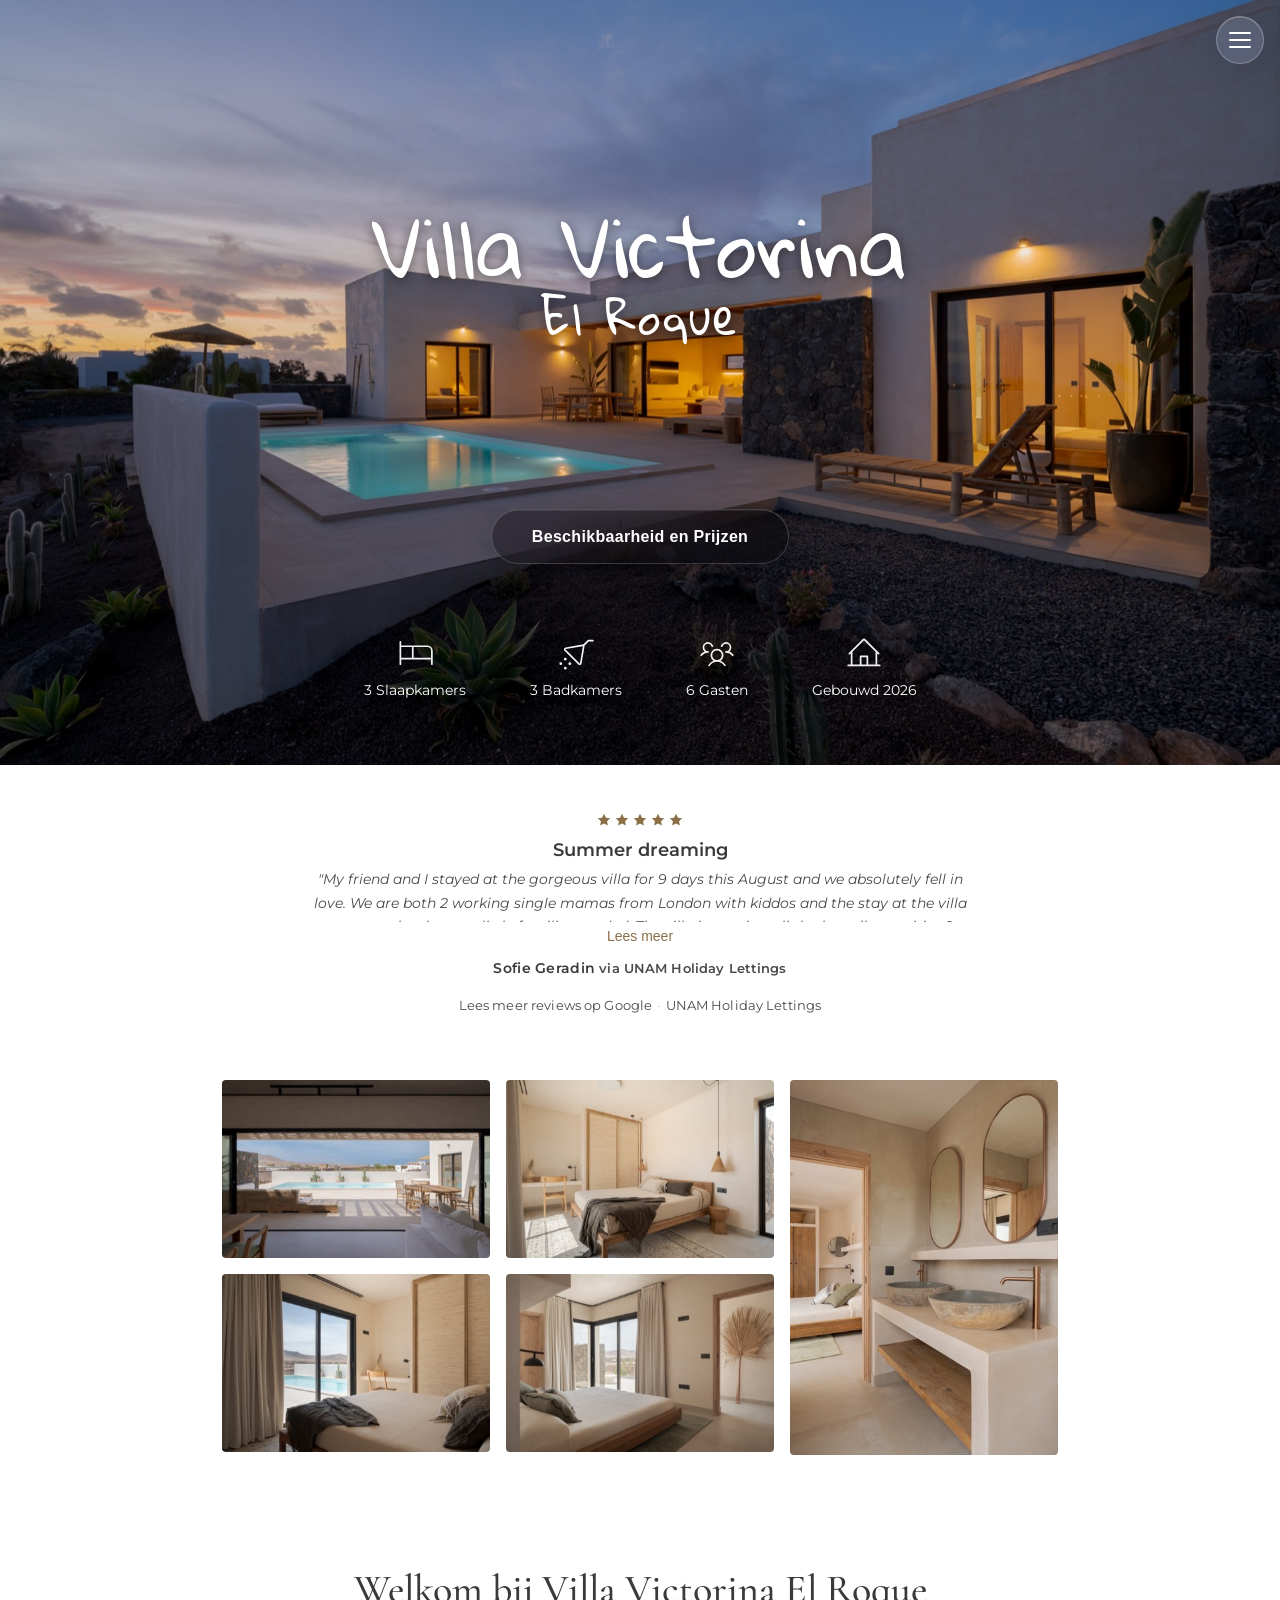
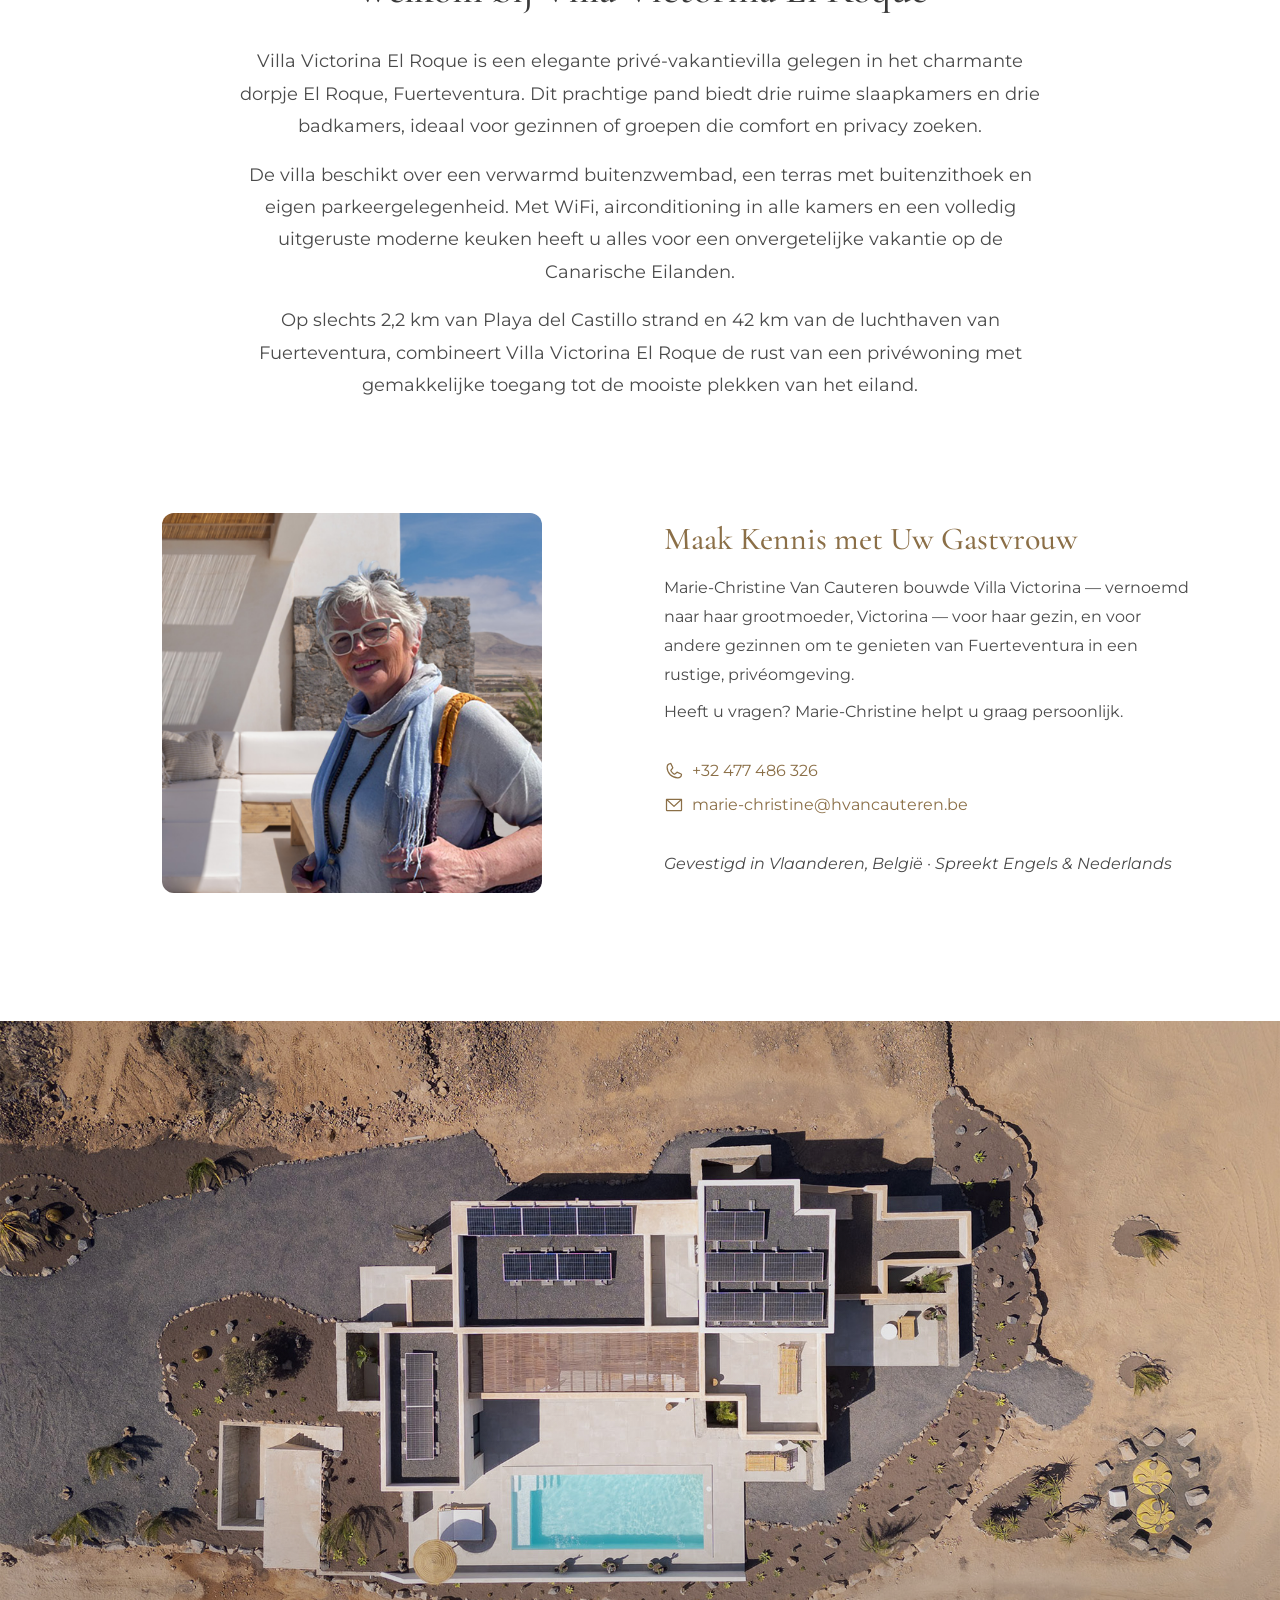
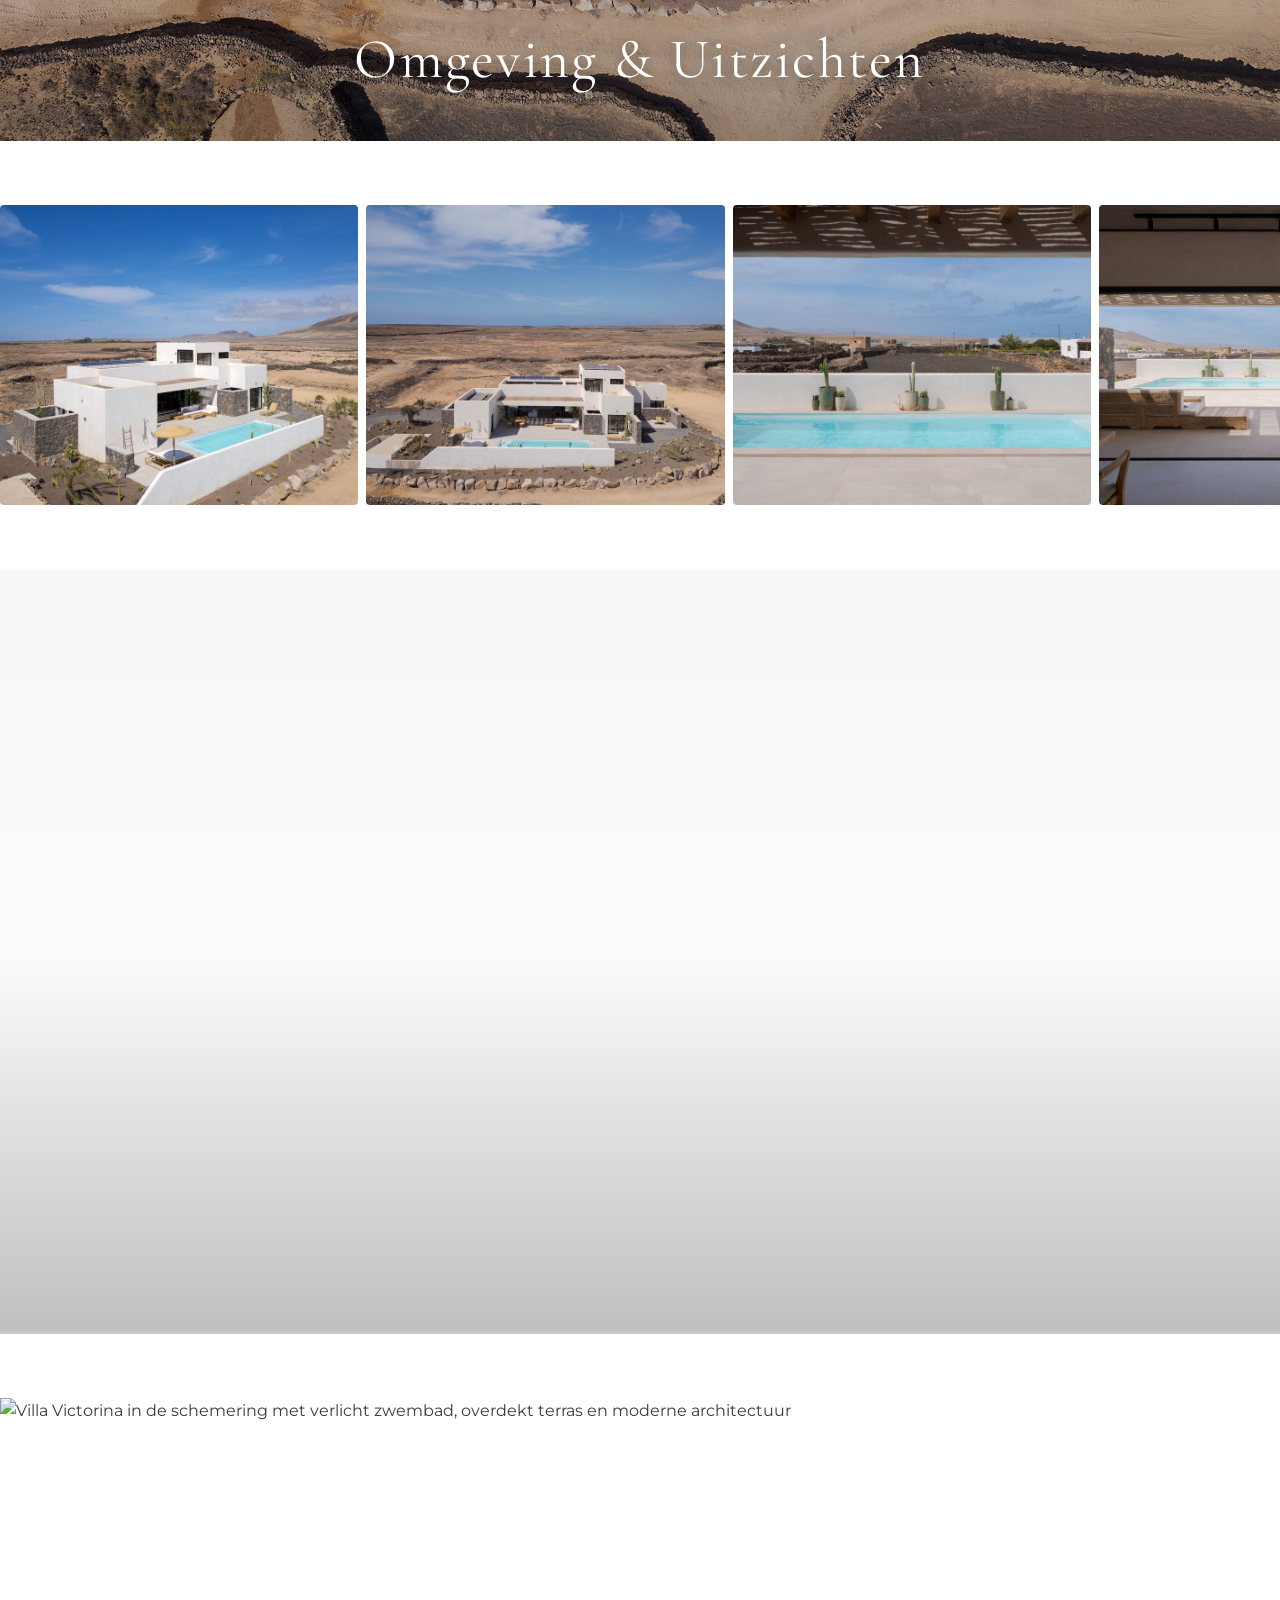
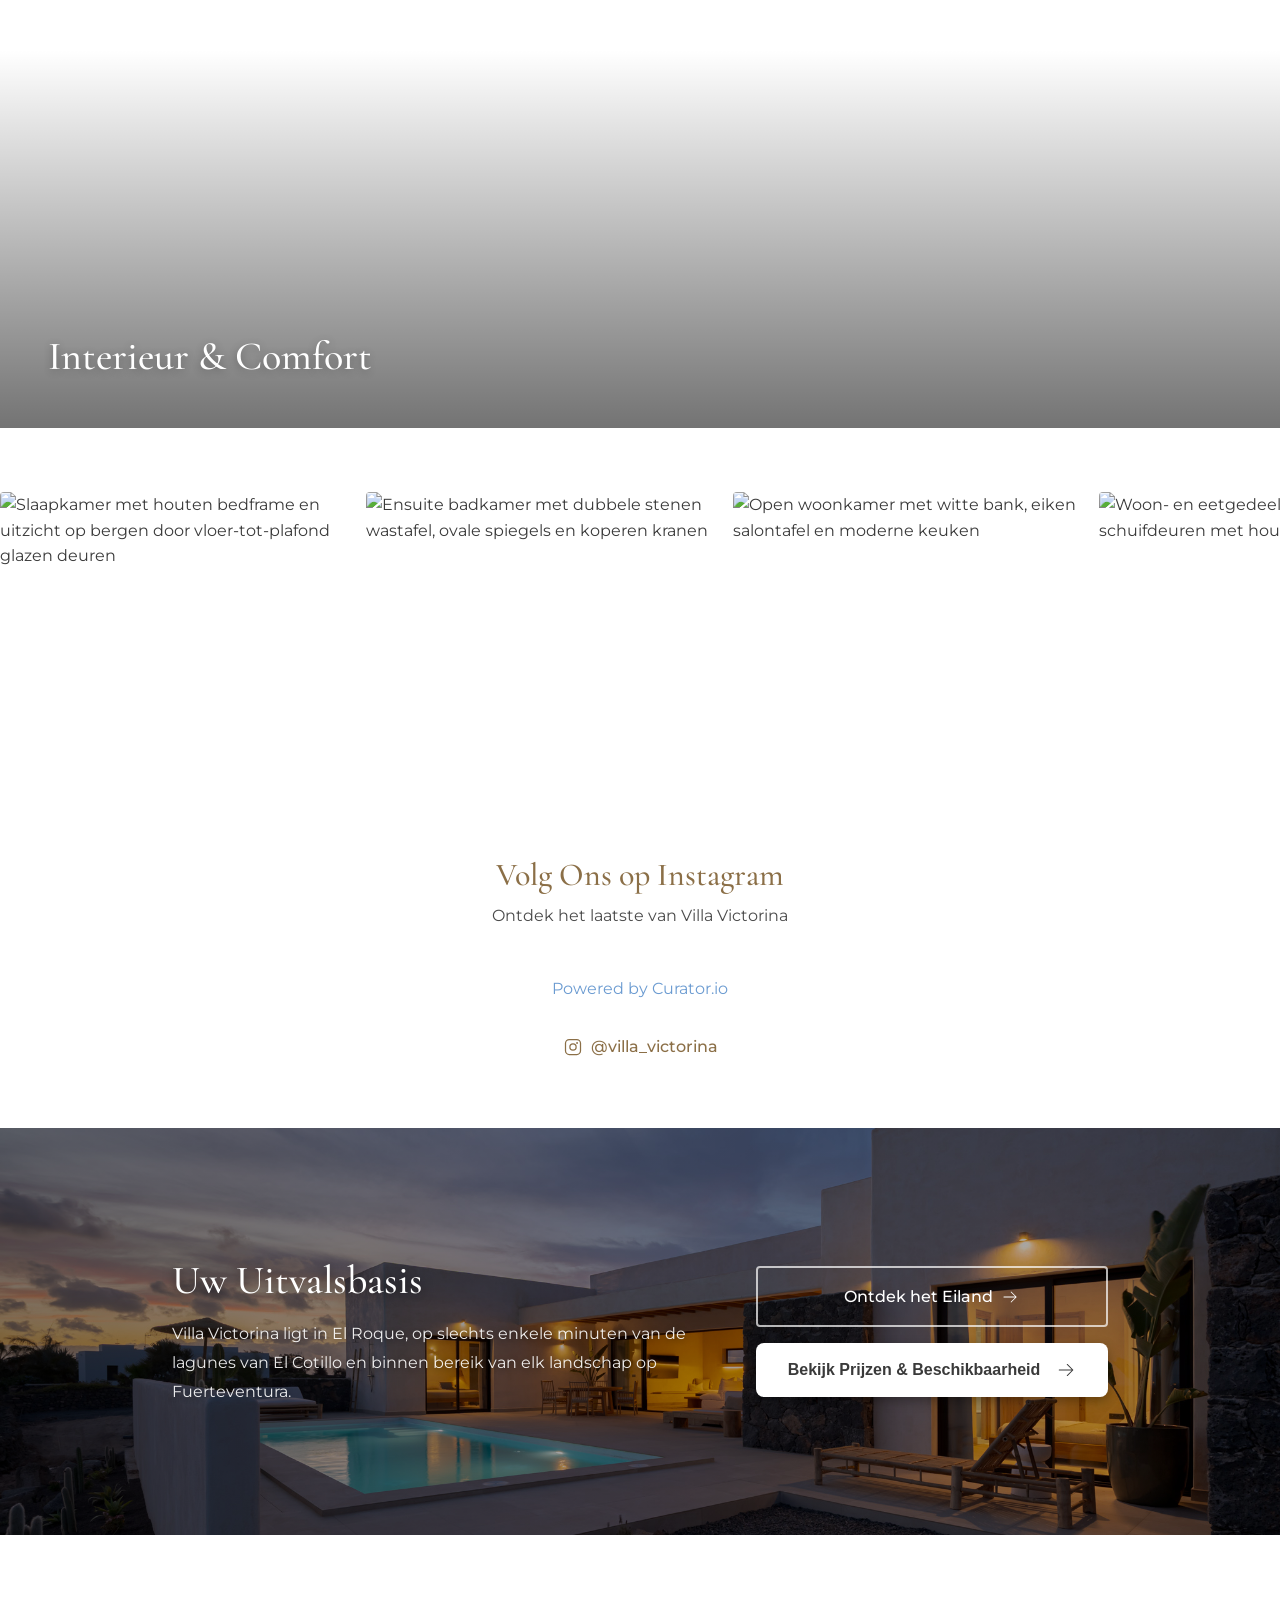
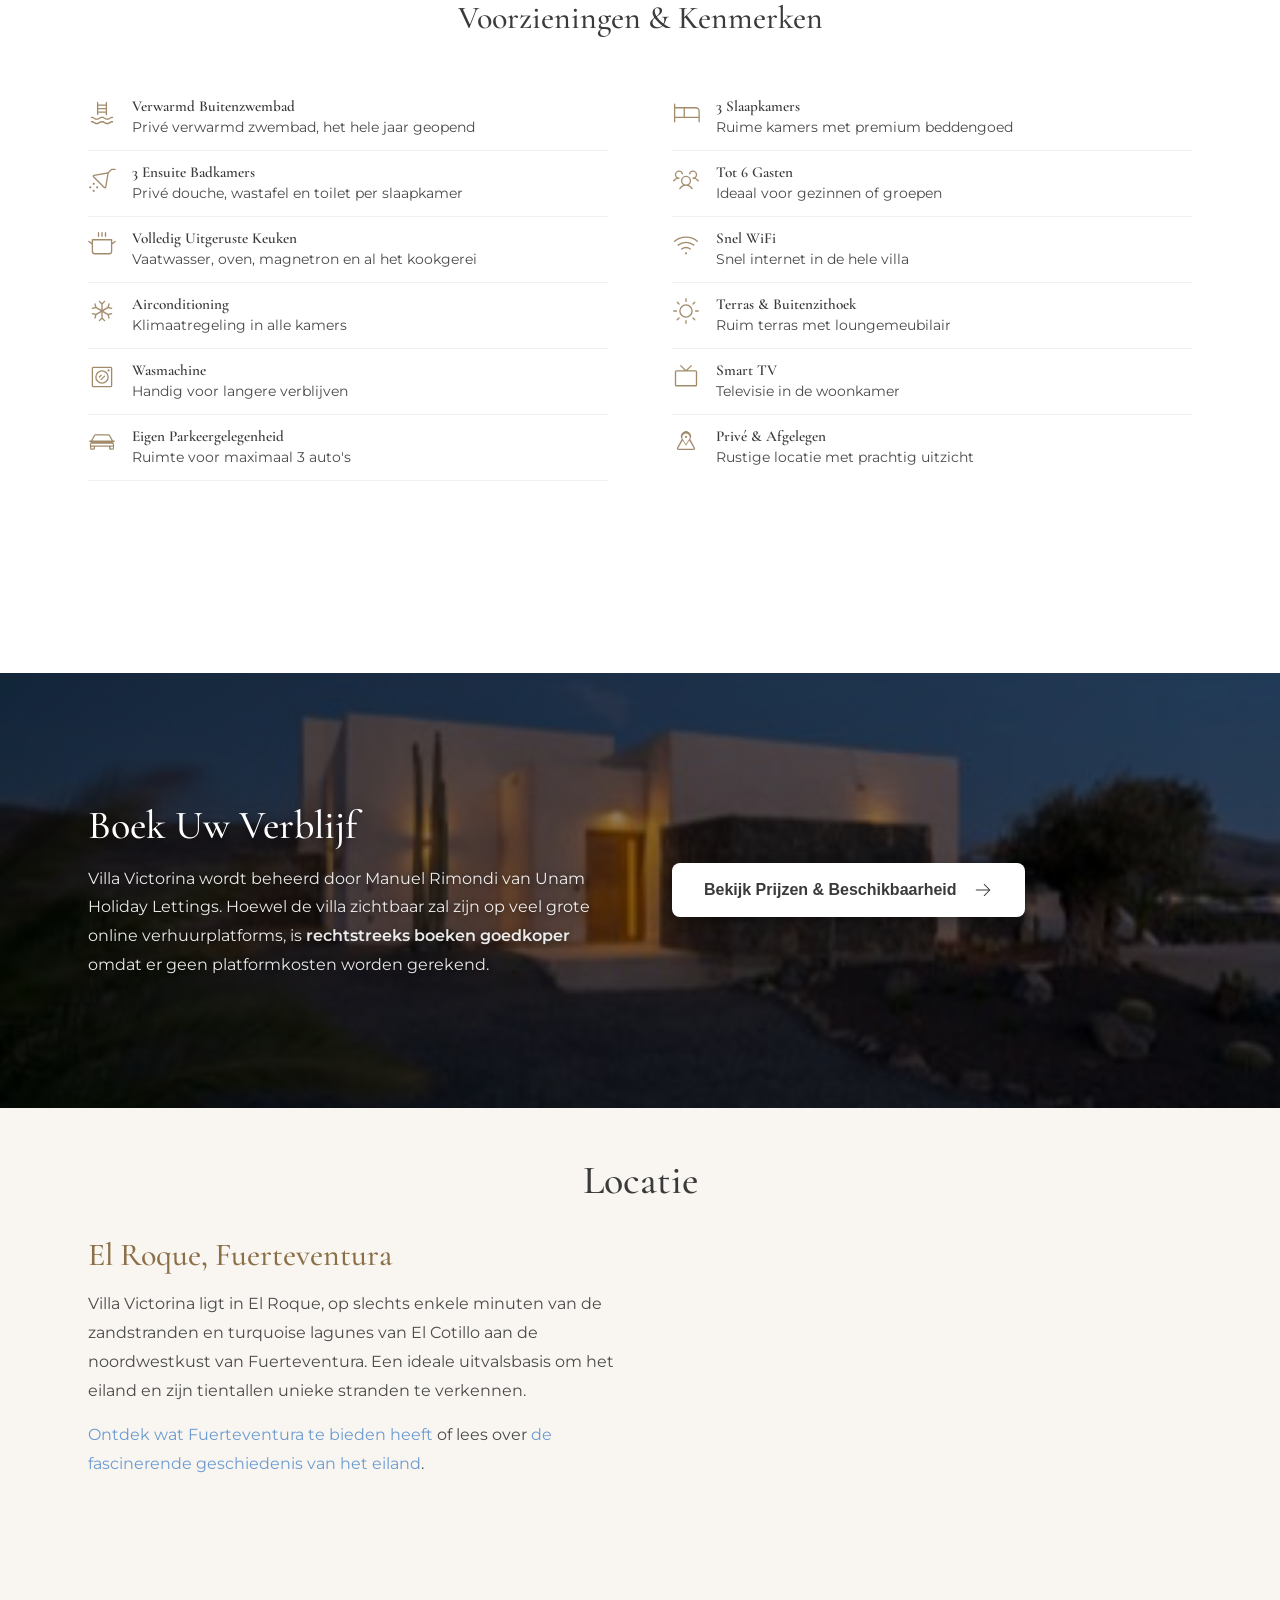
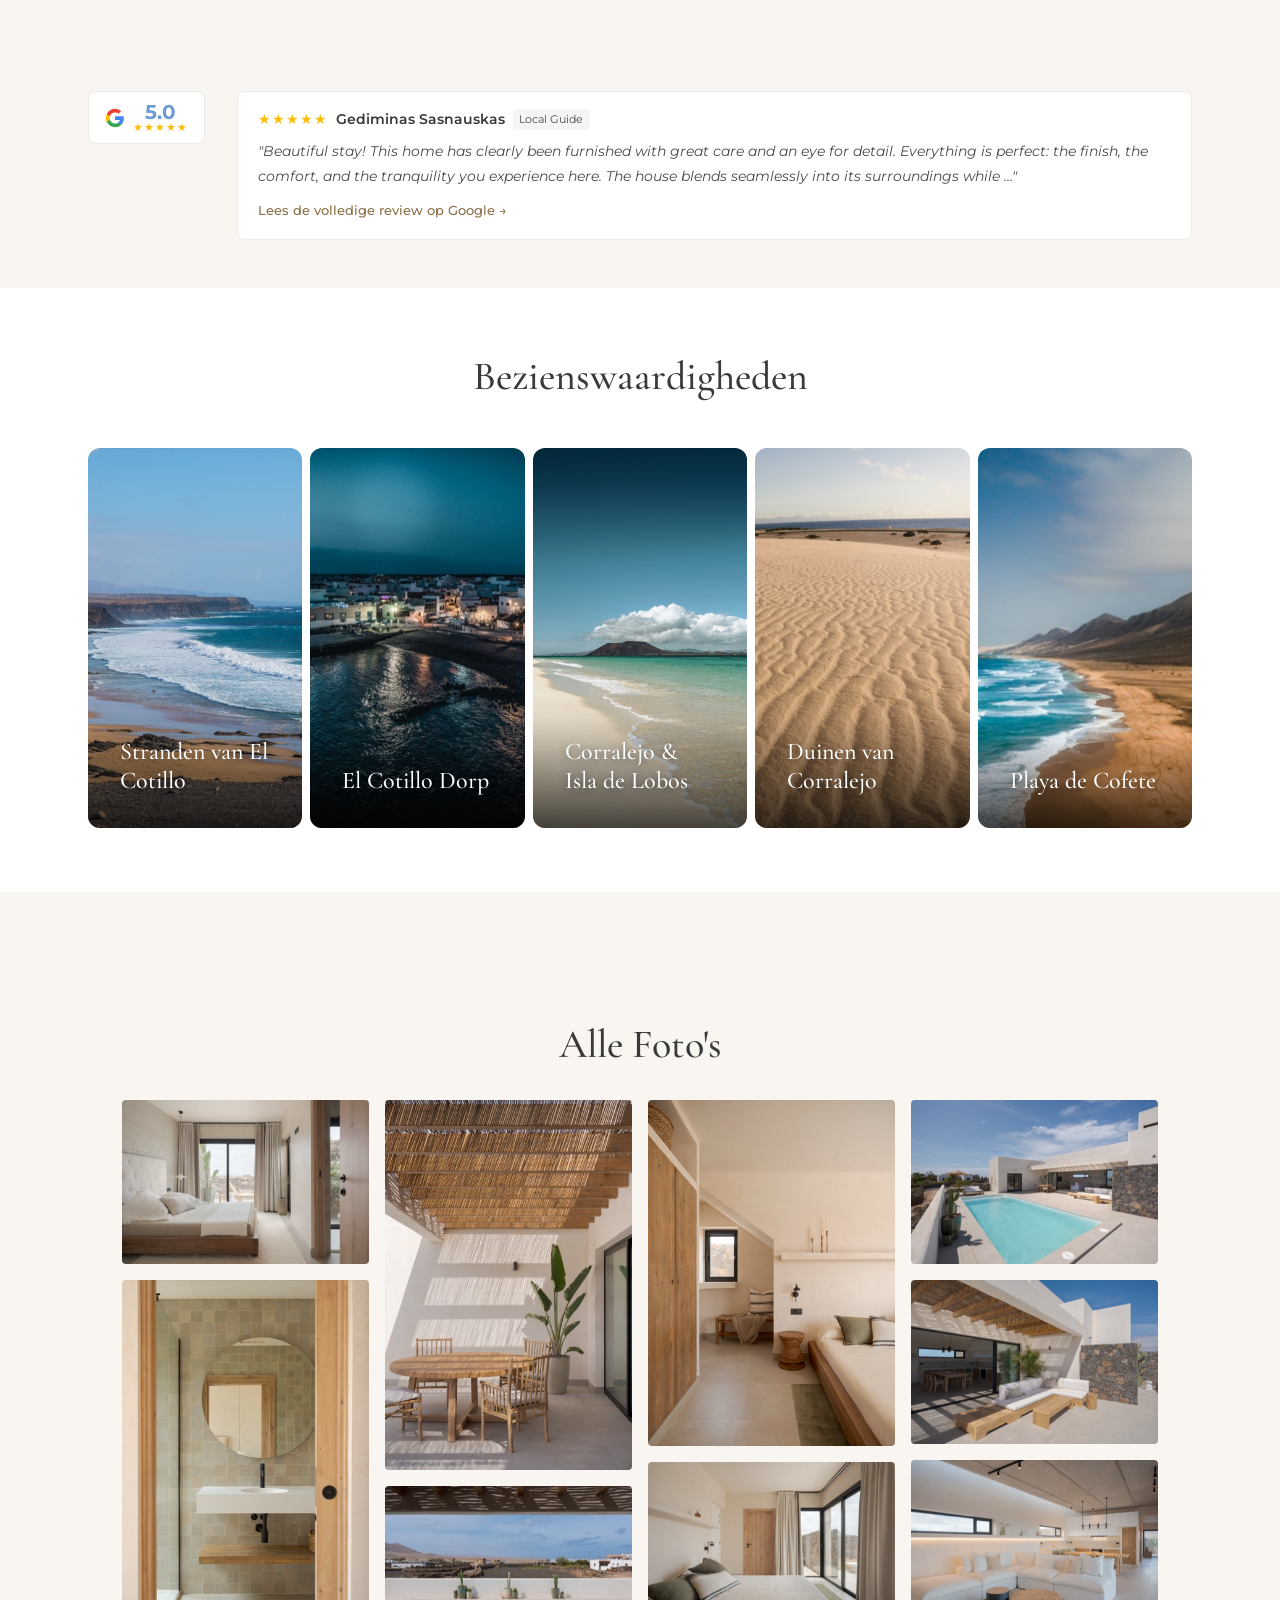
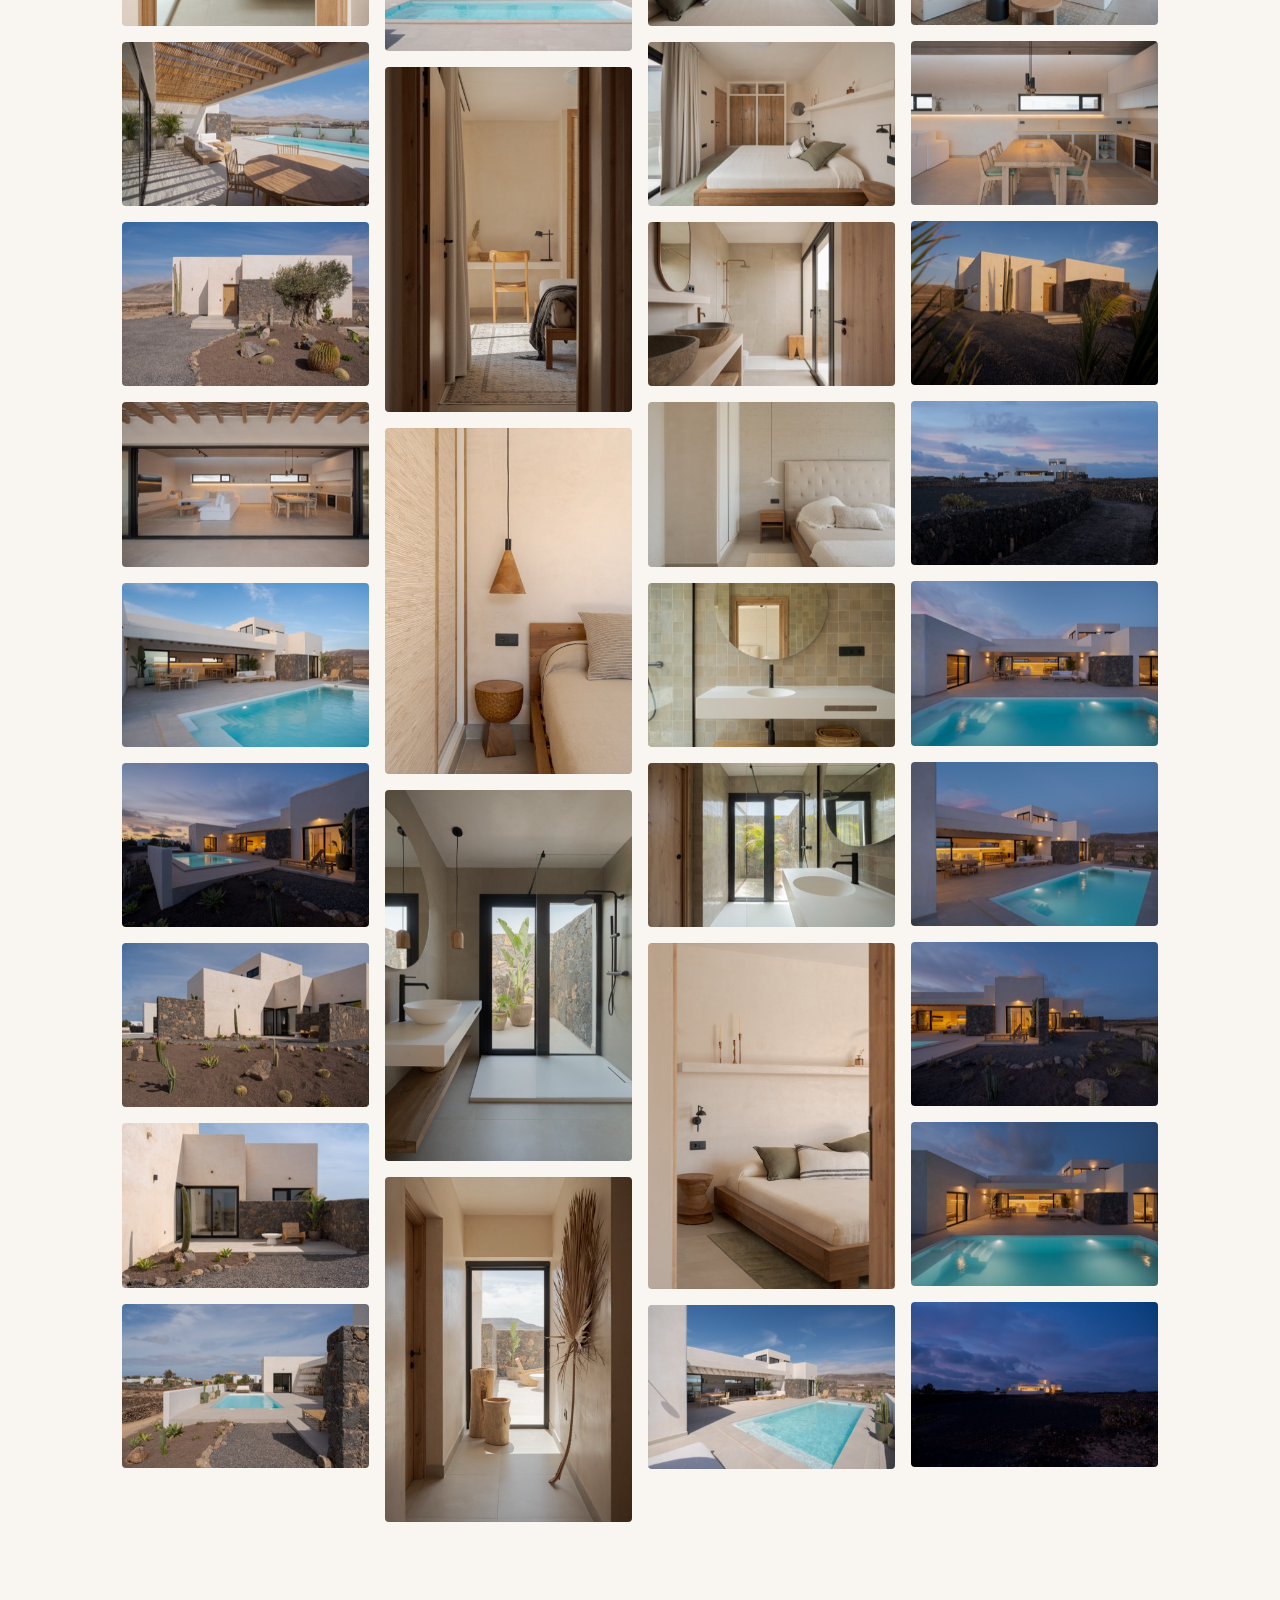
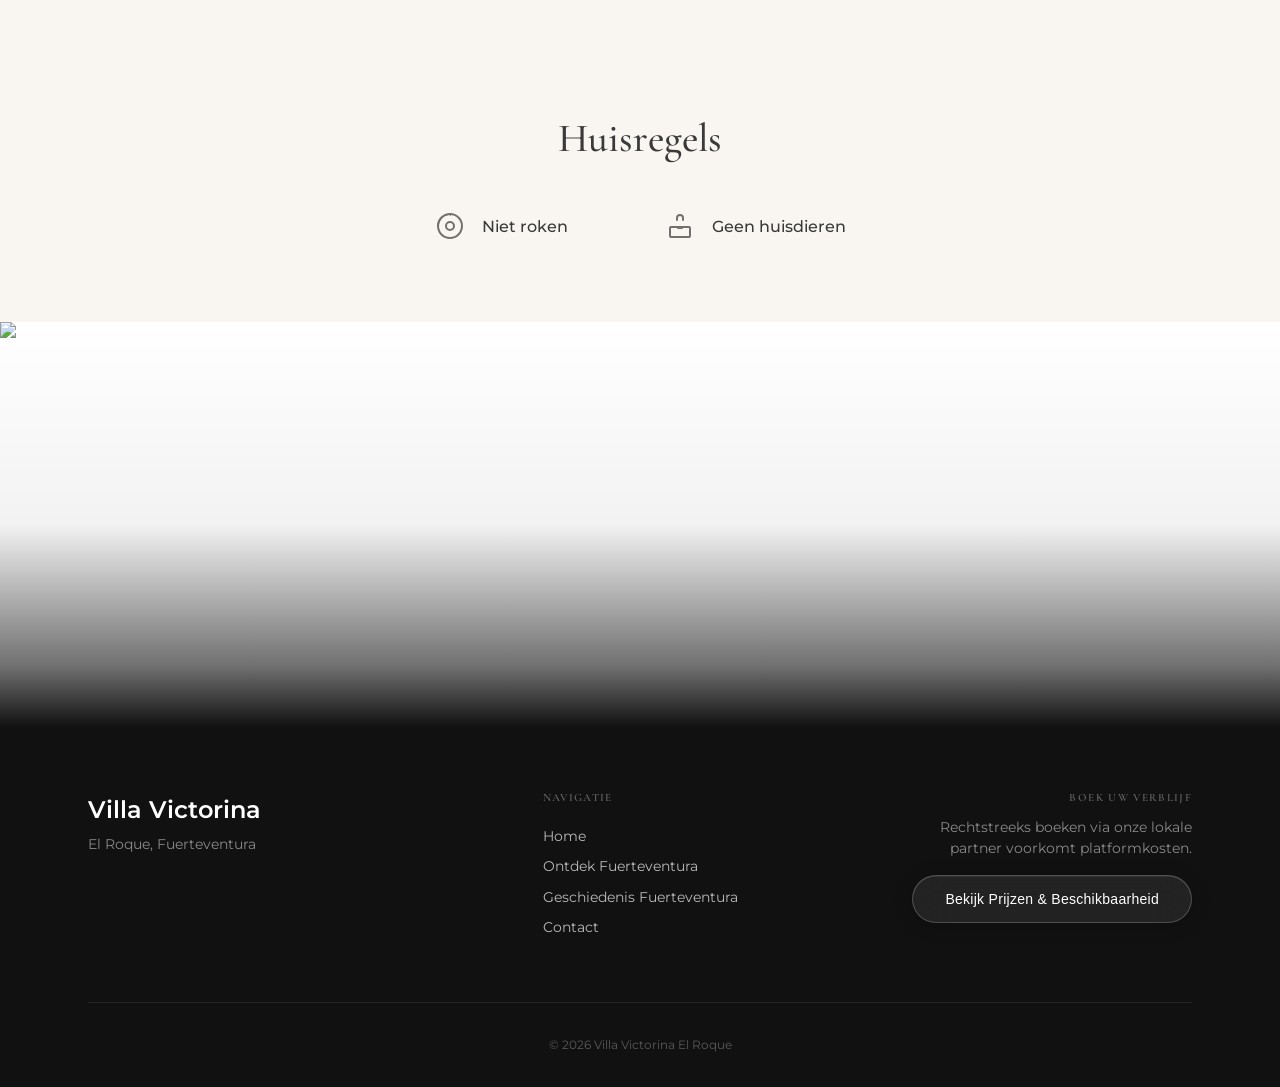
==== commit 018d01eb: "feat: add review source attribution and Google reviews widget - Add source attribution (via UNAM Hol" ====
--- a/be-nl/index.html
+++ b/be-nl/index.html
@@ -4,6 +4,15 @@
     <meta charset="UTF-8">
     <meta name="viewport" content="width=device-width, initial-scale=1.0">
     <link rel="icon" type="image/svg+xml" href="/favicon.svg">
+
+    <!-- Google tag (gtag.js) -->
+    <script async src="https://www.googletagmanager.com/gtag/js?id=G-ZGXNMY6BZB"></script>
+    <script>
+      window.dataLayer = window.dataLayer || [];
+      function gtag(){dataLayer.push(arguments);}
+      gtag('js', new Date());
+      gtag('config', 'G-ZGXNMY6BZB');
+    </script>
 
     <!-- Primary Meta Tags -->
     <title>Villa Victorina El Roque - Privévilla Fuerteventura</title>
@@ -587,7 +596,8 @@
                         <p class="review__text">"My friend and I stayed at the gorgeous villa for 9 days this August and we absolutely fell in love. We are both 2 working single mamas from London with kiddos and the stay at the villa was exactly what our little families needed. The villa is spacious, light, has all amenities 2 mama's need to keep on top of their children. The pool is stunning, heated and endless entertainment for the kids. The views over El Roque and the gorgeous landscape from Fuerteventura is infinite from the villa, the villa and its location is a little slice of heaven. Cotillo beaches are a 6 minutes drive... I can only recommend this beautiful home to anyone! Big love to the owners! You did an amazing job!!"</p>
                     </div>
                     <button class="review__toggle" aria-expanded="false">Lees meer</button>
-                    <p class="review__author">Sofie Geradin</p>
+                    <p class="review__author">Sofie Geradin <span class="review__source">via <a href="https://arcotrust-holidaylettings.com/property/153-casa-victoria-el-roque/" target="_blank" rel="noopener noreferrer">UNAM Holiday Lettings</a></span></p>
+                    <p class="review__source">Lees meer reviews op <a href="https://www.google.com/maps/place/Villa+Victorina+Fuerteventura/@28.6857721,-13.9935884,17z/data=!4m8!3m7!1s0xc464b98decedab7:0x183582d1e09a8189!8m2!3d28.6857721!4d-13.9910081!9m1!1b1!16s%2Fg%2F11z20s11w9?entry=ttu" target="_blank" rel="noopener noreferrer">Google</a><span class="review__sep">·</span><a href="https://arcotrust-holidaylettings.com/property/153-casa-victoria-el-roque/" target="_blank" rel="noopener noreferrer">UNAM Holiday Lettings</a></p>
                 </div>
             </div>
         </section>
@@ -865,15 +875,13 @@
                 <div class="location__content">
                     <div class="location__text">
                         <h3>El Roque, Fuerteventura</h3>
-                        <p>Villa Victorina ligt in El Roque, naast het charmante dorpje El Cotillo aan de prachtige kust van Fuerteventura. Het eiland staat bekend om zijn eindeloze stranden, kristalhelder water en het hele jaar door aangenaam weer — perfect voor zonliefhebbers en watersporters.</p>
-
-
-                        <p>De villa ligt op een rustige plek met gemakkelijke toegang tot de mooiste stranden van het eiland. Perfect voor wie rust en ontspanning zoekt, met alle voorzieningen binnen handbereik. <a href="/explore-fuerteventura.html">Ontdek wat Fuerteventura te bieden heeft</a> of lees over <a href="/fuerteventura-history.html">de fascinerende geschiedenis van het eiland</a>.</p>
+                        <p>Villa Victorina ligt in El Roque, op slechts enkele minuten van de zandstranden en turquoise lagunes van El Cotillo aan de noordwestkust van Fuerteventura. Een ideale uitvalsbasis om het eiland en zijn tientallen unieke stranden te verkennen.</p>
+                        <p><a href="/explore-fuerteventura.html">Ontdek wat Fuerteventura te bieden heeft</a> of lees over <a href="/fuerteventura-history.html">de fascinerende geschiedenis van het eiland</a>.</p>
                     </div>
                     <div class="location__map">
                         <!-- Google Maps Embed -->
                         <iframe
-                            src="https://www.google.com/maps/embed?pb=!1m17!1m12!1m3!1d10956.156027024089!2d-13.991485730314018!3d28.685563998477242!2m3!1f0!2f0!3f0!3m2!1i1024!2i768!4f13.1!3m2!1m1!2zMjjCsDQxJzA4LjAiTiAxM8KwNTknMjcuMCJX!5e1!3m2!1sen!2sbe!4v1769979236819!5m2!1sen!2sbe"
+                            src="https://www.google.com/maps/embed?pb=!1m18!1m12!1m3!1d1739.25!2d-13.9935884!3d28.6857721!2m3!1f0!2f0!3f0!3m2!1i1024!2i768!4f13.1!3m3!1m2!1s0xc464b98decedab7%3A0x183582d1e09a8189!2sVilla+Victorina+Fuerteventura!5e0!3m2!1sen!2ses"
                             width="100%"
                             height="400"
                             style="border:0; border-radius: 12px;"
@@ -882,7 +890,25 @@
                             referrerpolicy="no-referrer-when-downgrade"
                             title="Locatie van Villa Victorina El Roque op Google Maps">
                         </iframe>
-                        <p class="location__map-note">Omdat de bouw van onze villa pas recent is voltooid, is de villa nog niet zichtbaar op satellietbeelden</p>
+                    </div>
+                </div>
+                <!-- Google Reviews -->
+                <div class="location__reviews">
+                    <a href="https://www.google.com/maps/place/Villa+Victorina+Fuerteventura/@28.6857721,-13.9935884,17z/data=!4m8!3m7!1s0xc464b98decedab7:0x183582d1e09a8189!8m2!3d28.6857721!4d-13.9910081!9m1!1b1!16s%2Fg%2F11z20s11w9?entry=ttu" target="_blank" rel="noopener noreferrer" class="google-badge">
+                        <svg class="google-badge__logo" viewBox="0 0 24 24" width="20" height="20" xmlns="http://www.w3.org/2000/svg"><path d="M22.56 12.25c0-.78-.07-1.53-.2-2.25H12v4.26h5.92a5.06 5.06 0 0 1-2.2 3.32v2.77h3.57c2.08-1.92 3.28-4.74 3.28-8.1z" fill="#4285F4"/><path d="M12 23c2.97 0 5.46-.98 7.28-2.66l-3.57-2.77c-.98.66-2.23 1.06-3.71 1.06-2.86 0-5.29-1.93-6.16-4.53H2.18v2.84C3.99 20.53 7.7 23 12 23z" fill="#34A853"/><path d="M5.84 14.09c-.22-.66-.35-1.36-.35-2.09s.13-1.43.35-2.09V7.07H2.18C1.43 8.55 1 10.22 1 12s.43 3.45 1.18 4.93l2.85-2.22.81-.62z" fill="#FBBC05"/><path d="M12 5.38c1.62 0 3.06.56 4.21 1.64l3.15-3.15C17.45 2.09 14.97 1 12 1 7.7 1 3.99 3.47 2.18 7.07l3.66 2.84c.87-2.6 3.3-4.53 6.16-4.53z" fill="#EA4335"/></svg>
+                        <div class="google-badge__rating">
+                            <span class="google-badge__score">5.0</span>
+                            <span class="google-badge__stars">★★★★★</span>
+                        </div>
+                    </a>
+                    <div class="google-review-card">
+                        <div class="google-review-card__header">
+                            <span class="google-review-card__stars">★★★★★</span>
+                            <span class="google-review-card__author">Gediminas Sasnauskas</span>
+                            <span class="google-review-card__tag">Local Guide</span>
+                        </div>
+                        <p class="google-review-card__text">"Beautiful stay! This home has clearly been furnished with great care and an eye for detail. Everything is perfect: the finish, the comfort, and the tranquility you experience here. The house blends seamlessly into its surroundings while&nbsp;…"</p>
+                        <a href="https://www.google.com/maps/place/Villa+Victorina+Fuerteventura/@28.6857721,-13.9935884,17z/data=!4m8!3m7!1s0xc464b98decedab7:0x183582d1e09a8189!8m2!3d28.6857721!4d-13.9910081!9m1!1b1!16s%2Fg%2F11z20s11w9?entry=ttu" target="_blank" rel="noopener noreferrer" class="google-review-card__link">Lees de volledige review op Google →</a>
                     </div>
                 </div>
             </div>
--- a/css/styles.css
+++ b/css/styles.css
@@ -798,6 +798,10 @@
         padding: var(--spacing-sm) 0;
     }
 
+    .scroll-video {
+        display: none;
+    }
+
     .gallery {
         padding: var(--spacing-sm) 0;
     }
@@ -1516,6 +1520,30 @@
     font-weight: 600;
     color: var(--color-stone);
     letter-spacing: 0.02em;
+}
+
+.review__source {
+    margin-top: 0.25rem;
+    font-size: 0.8rem;
+    color: var(--color-stone-light);
+    letter-spacing: 0.01em;
+}
+
+.review__source a {
+    color: var(--color-stone-light);
+    text-decoration: none;
+    border-bottom: 1px solid transparent;
+    transition: border-color 0.2s ease, color 0.2s ease;
+}
+
+.review__source a:hover {
+    color: var(--color-stone);
+    border-bottom-color: var(--color-stone);
+}
+
+.review__source .review__sep {
+    margin: 0 0.4em;
+    opacity: 0.4;
 }
 
 /* Details Grid */
@@ -1840,6 +1868,122 @@
     font-style: italic;
 }
 
+/* Google Reviews Widget */
+.location__reviews {
+    margin-top: var(--spacing-lg);
+    display: flex;
+    align-items: flex-start;
+    gap: var(--spacing-md);
+}
+
+.google-badge {
+    display: flex;
+    align-items: center;
+    gap: 0.5rem;
+    background: var(--color-white);
+    border: 1px solid rgba(0, 0, 0, 0.08);
+    border-radius: var(--radius-md);
+    padding: 0.6rem 1rem;
+    text-decoration: none;
+    flex-shrink: 0;
+    transition: box-shadow 0.2s ease, border-color 0.2s ease;
+}
+
+.google-badge:hover {
+    box-shadow: 0 2px 8px rgba(0, 0, 0, 0.08);
+    border-color: rgba(0, 0, 0, 0.15);
+}
+
+.google-badge__logo {
+    flex-shrink: 0;
+}
+
+.google-badge__rating {
+    display: flex;
+    flex-direction: column;
+    align-items: center;
+    line-height: 1;
+}
+
+.google-badge__score {
+    font-size: 1.25rem;
+    font-weight: 700;
+    color: var(--color-charcoal);
+}
+
+.google-badge__stars {
+    font-size: 0.7rem;
+    color: #FBBC05;
+    letter-spacing: 1px;
+}
+
+.google-review-card {
+    flex: 1;
+    background: var(--color-white);
+    border: 1px solid rgba(0, 0, 0, 0.08);
+    border-radius: var(--radius-md);
+    padding: 1rem 1.25rem;
+}
+
+.google-review-card__header {
+    display: flex;
+    align-items: center;
+    gap: 0.5rem;
+    margin-bottom: 0.5rem;
+    flex-wrap: wrap;
+}
+
+.google-review-card__stars {
+    font-size: 0.85rem;
+    color: #FBBC05;
+    letter-spacing: 1px;
+}
+
+.google-review-card__author {
+    font-size: var(--font-size-sm);
+    font-weight: 600;
+    color: var(--color-stone);
+}
+
+.google-review-card__tag {
+    font-size: 0.7rem;
+    color: var(--color-stone-light);
+    background: rgba(0, 0, 0, 0.04);
+    padding: 0.1rem 0.4rem;
+    border-radius: 4px;
+}
+
+.google-review-card__text {
+    font-size: var(--font-size-sm);
+    line-height: var(--line-height-loose);
+    color: var(--color-stone-light);
+    font-style: italic;
+    margin: 0 0 0.5rem;
+}
+
+.google-review-card__link {
+    font-size: 0.8rem;
+    color: var(--color-wood);
+    text-decoration: none;
+    font-weight: 500;
+    transition: color 0.2s ease;
+}
+
+.google-review-card__link:hover {
+    color: var(--color-stone);
+}
+
+@media (max-width: 640px) {
+    .location__reviews {
+        flex-direction: column;
+        align-items: stretch;
+    }
+
+    .google-badge {
+        align-self: flex-start;
+    }
+}
+
 /* ===================================
    PLACES TO VISIT SECTION
    =================================== */
--- a/css/styles.css
+++ b/css/styles.css
@@ -798,6 +798,10 @@
         padding: var(--spacing-sm) 0;
     }
 
+    .scroll-video {
+        display: none;
+    }
+
     .gallery {
         padding: var(--spacing-sm) 0;
     }
@@ -1516,6 +1520,30 @@
     font-weight: 600;
     color: var(--color-stone);
     letter-spacing: 0.02em;
+}
+
+.review__source {
+    margin-top: 0.25rem;
+    font-size: 0.8rem;
+    color: var(--color-stone-light);
+    letter-spacing: 0.01em;
+}
+
+.review__source a {
+    color: var(--color-stone-light);
+    text-decoration: none;
+    border-bottom: 1px solid transparent;
+    transition: border-color 0.2s ease, color 0.2s ease;
+}
+
+.review__source a:hover {
+    color: var(--color-stone);
+    border-bottom-color: var(--color-stone);
+}
+
+.review__source .review__sep {
+    margin: 0 0.4em;
+    opacity: 0.4;
 }
 
 /* Details Grid */
@@ -1840,6 +1868,122 @@
     font-style: italic;
 }
 
+/* Google Reviews Widget */
+.location__reviews {
+    margin-top: var(--spacing-lg);
+    display: flex;
+    align-items: flex-start;
+    gap: var(--spacing-md);
+}
+
+.google-badge {
+    display: flex;
+    align-items: center;
+    gap: 0.5rem;
+    background: var(--color-white);
+    border: 1px solid rgba(0, 0, 0, 0.08);
+    border-radius: var(--radius-md);
+    padding: 0.6rem 1rem;
+    text-decoration: none;
+    flex-shrink: 0;
+    transition: box-shadow 0.2s ease, border-color 0.2s ease;
+}
+
+.google-badge:hover {
+    box-shadow: 0 2px 8px rgba(0, 0, 0, 0.08);
+    border-color: rgba(0, 0, 0, 0.15);
+}
+
+.google-badge__logo {
+    flex-shrink: 0;
+}
+
+.google-badge__rating {
+    display: flex;
+    flex-direction: column;
+    align-items: center;
+    line-height: 1;
+}
+
+.google-badge__score {
+    font-size: 1.25rem;
+    font-weight: 700;
+    color: var(--color-charcoal);
+}
+
+.google-badge__stars {
+    font-size: 0.7rem;
+    color: #FBBC05;
+    letter-spacing: 1px;
+}
+
+.google-review-card {
+    flex: 1;
+    background: var(--color-white);
+    border: 1px solid rgba(0, 0, 0, 0.08);
+    border-radius: var(--radius-md);
+    padding: 1rem 1.25rem;
+}
+
+.google-review-card__header {
+    display: flex;
+    align-items: center;
+    gap: 0.5rem;
+    margin-bottom: 0.5rem;
+    flex-wrap: wrap;
+}
+
+.google-review-card__stars {
+    font-size: 0.85rem;
+    color: #FBBC05;
+    letter-spacing: 1px;
+}
+
+.google-review-card__author {
+    font-size: var(--font-size-sm);
+    font-weight: 600;
+    color: var(--color-stone);
+}
+
+.google-review-card__tag {
+    font-size: 0.7rem;
+    color: var(--color-stone-light);
+    background: rgba(0, 0, 0, 0.04);
+    padding: 0.1rem 0.4rem;
+    border-radius: 4px;
+}
+
+.google-review-card__text {
+    font-size: var(--font-size-sm);
+    line-height: var(--line-height-loose);
+    color: var(--color-stone-light);
+    font-style: italic;
+    margin: 0 0 0.5rem;
+}
+
+.google-review-card__link {
+    font-size: 0.8rem;
+    color: var(--color-wood);
+    text-decoration: none;
+    font-weight: 500;
+    transition: color 0.2s ease;
+}
+
+.google-review-card__link:hover {
+    color: var(--color-stone);
+}
+
+@media (max-width: 640px) {
+    .location__reviews {
+        flex-direction: column;
+        align-items: stretch;
+    }
+
+    .google-badge {
+        align-self: flex-start;
+    }
+}
+
 /* ===================================
    PLACES TO VISIT SECTION
    =================================== */
